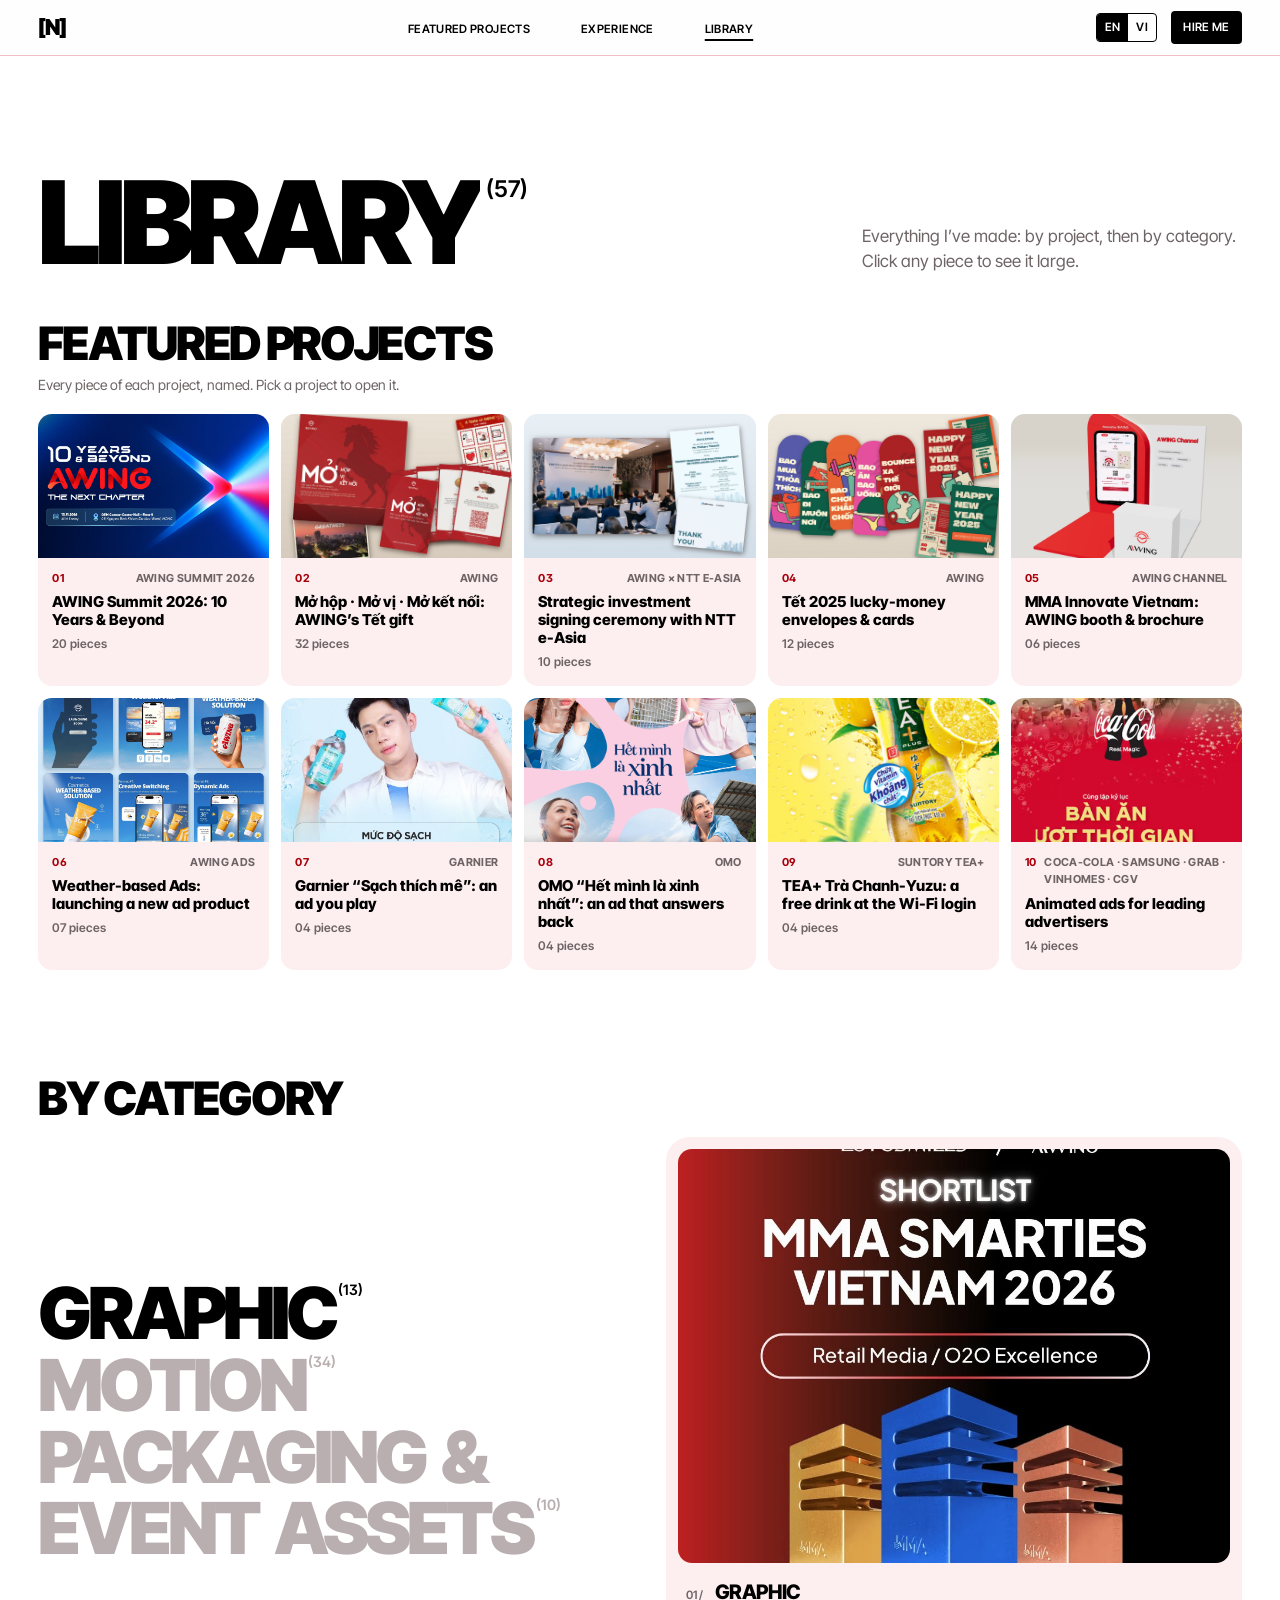
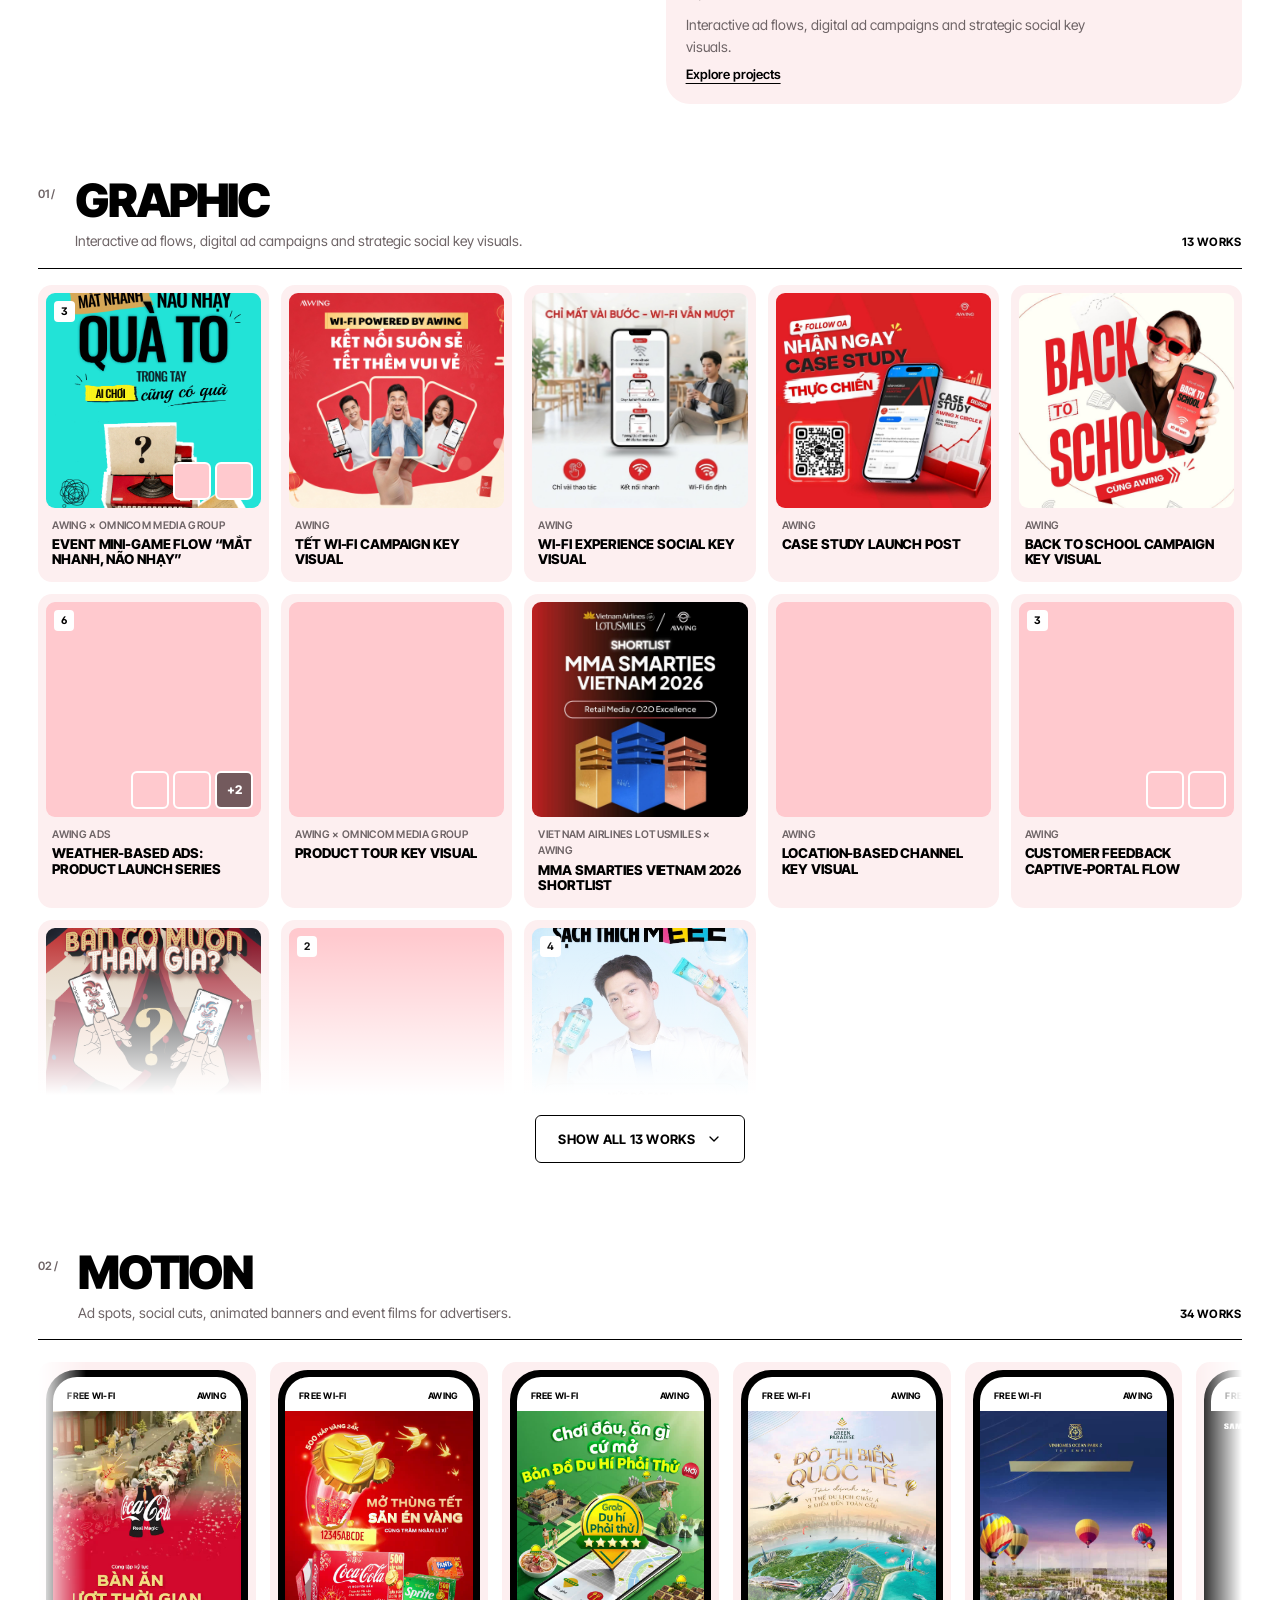
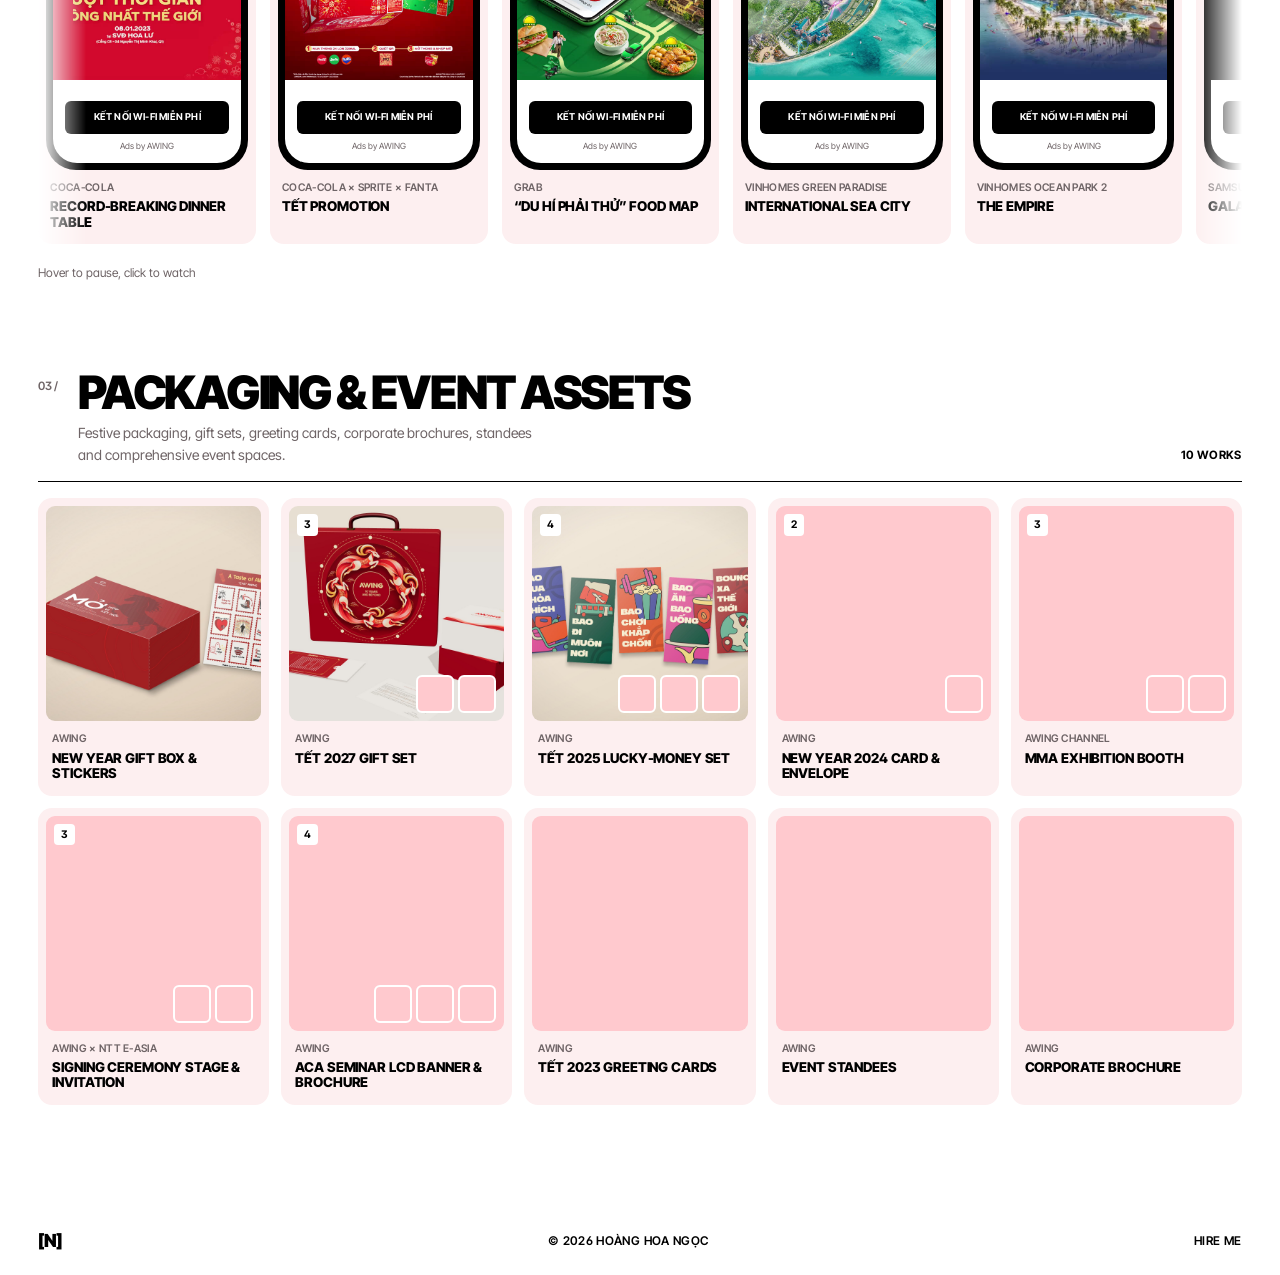
==== library.html @ c0e50c34 "Featured projects, Summit-style event boards, Tết game phones, Library - "Selected work" is now "Fea" ====
<!doctype html>
<html lang="en">
<head>
  <meta charset="utf-8">
  <meta name="viewport" content="width=device-width, initial-scale=1">
  <title>Library — Hoàng Hoa Ngọc</title>
  <meta name="description" content="Library of Hoàng Hoa Ngọc, graphic designer in Hanoi: every featured project with all its pieces, plus the full archive of graphic, motion, packaging and event work.">
  <meta property="og:type" content="website">
  <meta property="og:title" content="Library — Hoàng Hoa Ngọc, Graphic Designer">
  <meta property="og:description" content="Key visuals, interactive ads, motion, packaging and event design for 25+ brands.">
  <meta property="og:url" content="https://hoangoc-portfolio.netlify.app/">
  <meta property="og:image" content="https://hoangoc-portfolio.netlify.app/assets/mockups/lixi-2025-envelopes.jpg">
  <meta name="twitter:card" content="summary_large_image">
  <meta name="theme-color" content="#FDEFF0">
  <meta name="color-scheme" content="light">
  <link rel="icon" href="data:image/svg+xml,%3Csvg xmlns='http://www.w3.org/2000/svg' viewBox='0 0 64 64'%3E%3Crect width='64' height='64' rx='14' fill='%23FFC9CE'/%3E%3Ctext x='32' y='44' text-anchor='middle' font-family='Arial' font-weight='900' font-size='30' fill='%23000'%3E[N]%3C/text%3E%3C/svg%3E">
  <link rel="preconnect" href="https://fonts.googleapis.com">
  <link rel="preconnect" href="https://fonts.gstatic.com" crossorigin>
  <link href="https://fonts.googleapis.com/css2?family=Inter+Tight:ital,wght@0,400;0,500;0,600;0,800;0,900;1,800&display=swap&subset=vietnamese" rel="stylesheet">
  <link rel="stylesheet" href="assets/style.css?v=10">
</head>
<body>
  <a class="skip" href="#projects" data-i18n="skip">Skip to work</a>

  <!-- ===== NAV ===== -->
  <header class="nav" id="top">
    <a class="brand" href="index.html#top" aria-label="Hoàng Hoa Ngọc, home">[N]</a>
    <nav aria-label="Primary">
      <ul>
        <li><a href="index.html#cases" data-i18n="nav.cases">Featured projects</a></li>
        <li><a href="index.html#experience" data-i18n="nav.exp">Experience</a></li>
        <li><a href="library.html" data-i18n="nav.workspace" data-nav="workspace">Library</a></li>
      </ul>
    </nav>
    <div class="nav-right">
      <div class="lang" role="group" aria-label="Language / Ngôn ngữ">
        <button type="button" data-lang="en" aria-pressed="true" lang="en">EN</button>
        <button type="button" data-lang="vi" aria-pressed="false" lang="vi">VI</button>
      </div>
      <a class="nav-cta" href="index.html#contact" data-i18n="nav.hire">Hire me</a>
    </div>
  </header>

  <main>
    <!-- ===== LIBRARY: each featured project in full, then the archive by category ===== -->
    <section class="work" id="work" aria-labelledby="work-title">
      <header class="sec-head">
        <h1 class="display" id="work-title"><span data-i18n="nav.workspace">Library</span><sup id="work-count"></sup></h1>
        <p class="lead" data-i18n="work.lead">Everything I’ve made: by project, then by category. Click any piece to see it large.</p>
      </header>

      <!-- Featured projects: pick one to see every piece, named and grouped -->
      <div class="lib-projects" id="projects">
        <header class="lib-head">
          <h2 class="cat-title" data-i18n="lib.projects">Featured projects</h2>
          <p class="cat-desc" data-i18n="lib.projectsLead">Every piece of each project, named. Pick a project to open it.</p>
        </header>
        <ul class="lp-list" id="lp-list"></ul>
        <div id="project-view" aria-live="polite"></div>
      </div>

      <header class="lib-head lib-cats">
        <h2 class="cat-title" data-i18n="lib.cats">By category</h2>
      </header>

      <div class="work-index">
        <ul class="cat-list" id="cat-list"></ul>
        <a class="feature" id="feature" href="#cat-motion">
          <div class="feature-media" id="feature-media"></div>
          <div class="feature-panel">
            <span class="feature-no" id="feature-no">01 /</span>
            <span class="feature-title" id="feature-title">Motion</span>
            <span class="feature-desc" id="feature-desc"></span>
            <span class="feature-link" data-i18n="work.explore">Explore projects</span>
          </div>
        </a>
      </div>

      <div id="categories"></div>
    </section>
  </main>

  <footer class="footer">
    <span class="brand">[N]</span>
    <span>© <span id="year">2026</span> Hoàng Hoa Ngọc</span>
    <a href="index.html#contact" data-i18n="nav.hire">Hire me</a>
  </footer>

  <!-- Lightbox -->
  <dialog class="lightbox" id="lightbox" aria-label="Project viewer">
    <div class="lb-bar">
      <p class="lb-caption" id="lb-caption"></p>
      <button class="lb-btn" id="lb-close" aria-label="Close viewer">
        <svg viewBox="0 0 24 24" aria-hidden="true"><path d="M6 6l12 12M18 6 6 18"/></svg></button>
    </div>
    <div class="lb-stage" id="lb-stage"></div>
    <button class="lb-btn lb-prev" id="lb-prev" aria-label="Previous piece">
      <svg viewBox="0 0 24 24" aria-hidden="true"><path d="M15 5l-7 7 7 7"/></svg></button>
    <button class="lb-btn lb-next" id="lb-next" aria-label="Next piece">
      <svg viewBox="0 0 24 24" aria-hidden="true"><path d="M9 5l7 7-7 7"/></svg></button>
  </dialog>

  <script src="assets/files.js?v=10"></script>
  <script src="assets/mockups.js?v=10"></script>
  <script src="assets/i18n.js?v=10"></script>
  <script src="assets/content.js?v=10"></script>
  <script src="assets/main.js?v=10"></script>
</body>
</html>
---- assets/style.css ----
/* =========================================================
   Hoàng Hoa Ngọc — portfolio
   Look borrowed from a playful store system: blush paper, pink
   hairline grid with "+" crosshairs, a bracketed black wordmark,
   white product-card panels, outlined chips, one rug-red accent.
   ========================================================= */

:root {
  --blush: #FDEFF0;   /* page */
  --pink: #FFC9CE;    /* grid blocks, contact */
  --line: #F2C1C6;    /* hairlines */
  --paper: #FFFFFF;   /* panels and cards */
  --ink: #000000;     /* real black */
  --red: #A8010B;     /* rug red: the one accent */
  --grey: #B9AEB0;    /* inactive display words */
  --muted: #6E6466;

  --font: 'Inter Tight', 'Helvetica Neue', Arial, sans-serif;
  --gut: clamp(16px, 3vw, 40px);
  --r-panel: 24px;
  --r-card: 14px;
  --r-chip: 4px;
  --ease: cubic-bezier(.2, .7, 0, 1);
  --nav-h: 56px;
}

*, *::before, *::after { box-sizing: border-box; }
html { scroll-behavior: smooth; scroll-padding-top: calc(var(--nav-h) + 8px); -webkit-text-size-adjust: 100%; }
@media (prefers-reduced-motion: reduce) { html { scroll-behavior: auto; } }
body {
  margin: 0;
  background: var(--blush);
  color: var(--ink);
  font: 400 16px/1.55 var(--font);
  font-feature-settings: 'ss01', 'cv11';
  -webkit-font-smoothing: antialiased;
  overflow-x: hidden;
}
img, video { display: block; max-width: 100%; }
a { color: inherit; }
button { font: inherit; color: inherit; background: none; border: 0; padding: 0; cursor: pointer; }
ul, ol, dl, dd, p, h1, h2, h3, h4, figure { margin: 0; padding: 0; }
ul, ol { list-style: none; }
[hidden] { display: none !important; }
svg { width: 1em; height: 1em; fill: none; stroke: currentColor; stroke-width: 2; stroke-linecap: round; stroke-linejoin: round; flex: none; }
::selection { background: var(--red); color: #fff; }
:focus-visible { outline: 2px solid var(--red); outline-offset: 3px; border-radius: 4px; }
.muted { color: var(--muted); }
.sr-only { position: absolute; width: 1px; height: 1px; overflow: hidden; clip: rect(0 0 0 0); white-space: nowrap; }
.skip { position: absolute; left: 12px; top: -60px; z-index: 100; background: var(--ink); color: #fff; padding: 10px 14px; border-radius: 6px; text-decoration: none; }
.skip:focus { top: 12px; }

/* ---------- Shared pieces ---------- */
.chip {
  display: inline-flex; align-items: center;
  border: 1px solid currentColor; border-radius: var(--r-chip);
  padding: 3px 7px 2px;
  font-size: 10.5px; font-weight: 600; line-height: 1.2; letter-spacing: .02em; text-transform: uppercase;
  white-space: nowrap;
}
.chips { display: flex; flex-wrap: wrap; gap: 6px; }
.chips li, .case-tags li {
  border: 1px solid var(--ink); border-radius: var(--r-chip);
  padding: 4px 8px 3px; font-size: 11px; font-weight: 600; text-transform: uppercase; letter-spacing: .02em;
}

.btn {
  display: inline-flex; align-items: center; justify-content: center; gap: 10px;
  min-height: 48px; padding: 0 22px; border-radius: 6px;
  font-size: 13px; font-weight: 700; letter-spacing: .02em; text-transform: uppercase; text-decoration: none;
  border: 1px solid var(--ink);
  transition: background-color .2s, color .2s;
}
.btn svg { font-size: 16px; }
.btn-ink { background: var(--ink); color: #fff; }
.btn-ink:hover { background: var(--red); border-color: var(--red); }
.btn-line, .btn-outline { background: transparent; color: var(--ink); }
.btn-line:hover, .btn-outline:hover { background: var(--ink); color: #fff; }
.btn-link {
  display: inline-flex; align-items: center; gap: 6px;
  font-size: 13px; font-weight: 600; text-decoration: underline; text-underline-offset: 4px; text-decoration-thickness: 1px;
}
.btn-link:hover { color: var(--red); }

/* Big uppercase display type: the voice of the page */
.display {
  font-weight: 900; text-transform: uppercase;
  font-size: clamp(44px, 9vw, 140px); line-height: .9; letter-spacing: -.055em; word-spacing: .12em;
}
.display sup, .cs-group-title sup, .cat-list sup {
  font-size: max(13px, .2em); font-weight: 600; letter-spacing: 0;
  vertical-align: top; position: relative; top: .35em; margin-left: .25em;
}
.display sup::before, .cs-group-title sup::before, .cat-list sup::before { content: '('; }
.display sup::after, .cs-group-title sup::after, .cat-list sup::after { content: ')'; }
.display sup:empty { display: none; }
.lead { font-size: 17px; line-height: 1.5; max-width: 46ch; }

.sec-head {
  display: grid; grid-template-columns: 1fr auto; align-items: end; gap: 24px 40px;
  padding: clamp(56px, 9vw, 120px) var(--gut) clamp(28px, 4vw, 48px);
}
.sec-head .lead { max-width: 38ch; color: var(--muted); }

/* ---------- Nav ---------- */
.nav {
  position: sticky; top: 0; z-index: 50;
  height: var(--nav-h);
  display: grid; grid-template-columns: auto 1fr auto; align-items: center; gap: 24px;
  padding: 0 var(--gut);
  background: rgba(255, 255, 255, .92);
  backdrop-filter: blur(10px); -webkit-backdrop-filter: blur(10px);
  border-bottom: 1px solid var(--line);
}
.brand { font-weight: 900; font-size: 22px; letter-spacing: -.06em; text-decoration: none; }
.nav ul { display: flex; justify-content: center; gap: clamp(16px, 4vw, 56px); }
.nav ul a, .nav-cta, .lang button {
  font-size: 11.5px; font-weight: 600; letter-spacing: .03em; text-transform: uppercase; text-decoration: none;
}
.nav ul a:hover { color: var(--red); }
.nav-right { display: flex; align-items: center; gap: 14px; }
.lang { display: flex; border: 1px solid var(--ink); border-radius: var(--r-chip); overflow: hidden; }
.lang button { padding: 5px 8px 4px; }
.lang button[aria-pressed="true"] { background: var(--ink); color: #fff; }
.nav-cta { background: var(--ink); color: #fff; padding: 8px 12px 7px; border-radius: var(--r-chip); }
.nav-cta:hover { background: var(--red); }
@media (max-width: 760px) {
  .nav { grid-template-columns: auto auto; justify-content: space-between; }
  .nav nav { display: none; }
}

/* ---------- Hero ---------- */
.hero {
  position: relative;
  padding: clamp(20px, 3vw, 36px) var(--gut) 0;
  overflow: hidden;
}
.hero-name {
  position: relative; z-index: 1;
  display: block; width: 100%;
  font-weight: 900; text-transform: uppercase; letter-spacing: -.06em; line-height: .8;
  font-size: 100px; /* main.js fits this to the width */
  white-space: nowrap; word-spacing: .14em;
}
.name-inner { display: inline-flex; align-items: baseline; }
.name-inner .br { font-weight: 900; }
.name-inner .br:first-child { margin-right: .22em; }
.name-inner .br:last-child { margin-left: .18em; }

.hero-stage {
  --top: 26%; --bot: 74%; --left: 21%; --right: 79%;
  position: relative;
  height: clamp(440px, 64vh, 700px);
  margin: 0 calc(-1 * var(--gut));
}
.hl, .vl { position: absolute; background: var(--line); }
.hl { left: 0; right: 0; height: 1px; }
.vl { top: -40vh; bottom: 0; width: 1px; }
.hl-1 { top: var(--top); } .hl-2 { top: var(--bot); }
.vl-1 { left: var(--left); } .vl-2 { left: var(--right); }

.marks { position: absolute; inset: 0; }
.mk {
  position: absolute; padding-top: 14px;
  font-size: 11.5px; font-weight: 600; line-height: 1.25; letter-spacing: .02em; text-transform: uppercase;
}
.mk::before {
  content: '+'; position: absolute; top: -.72em;
  font-size: 22px; font-weight: 400; line-height: 1; color: var(--ink);
}
.mk-tl, .mk-bl { right: calc(100% - var(--left)); text-align: right; padding-right: 14px; }
.mk-tr, .mk-br { left: var(--right); padding-left: 14px; }
.mk-tl::before, .mk-bl::before { right: -.3em; }
.mk-tr::before, .mk-br::before { left: -.3em; }
.mk-tl, .mk-tr { top: var(--top); }
.mk-bl, .mk-br { top: var(--bot); }

.hero-photo {
  position: absolute; z-index: 2; left: 50%; top: -1.2vw; translate: -50% 0;
  width: clamp(240px, 27vw, 420px); aspect-ratio: 3 / 4;
  border-radius: 999px 999px var(--r-panel) var(--r-panel);
  overflow: hidden; background: var(--red);
}
.hero-photo img { width: 100%; height: 100%; object-fit: cover; object-position: 50% 78%; transform: scale(1.35); transform-origin: 50% 80%; }

.hero-tab {
  position: absolute; z-index: 3; left: 50%; bottom: 0; translate: -50% 0;
  background: var(--ink); color: #fff; text-decoration: none; text-align: center;
  padding: 10px 22px 9px; border-radius: 10px 10px 0 0;
  font-size: 10.5px; font-weight: 700; line-height: 1.2; letter-spacing: .04em; text-transform: uppercase;
}
.hero-tab:hover { background: var(--red); }

@media (max-width: 760px) {
  .hero-stage { --top: 62%; --bot: 84%; --left: 50%; --right: 50%; height: 560px; }
  .vl-1, .vl-2 { top: 62%; }
  .hero-photo { top: 18px; width: min(64vw, 280px); }
  .mk { font-size: 10.5px; }
  .mk-tl, .mk-bl { padding-right: 12px; }
}

/* ---------- About me: intro, highlights, experience, contact ---------- */
.about { background: var(--paper); padding-bottom: clamp(56px, 8vw, 120px); }
.about .sec-head { padding-bottom: clamp(20px, 3vw, 36px); }
.intro { padding: 0 var(--gut); }
.hero-text {
  font-size: clamp(22px, 2.6vw, 36px); font-weight: 600; line-height: 1.18; letter-spacing: -.025em;
  max-width: 34ch;
}

/* Highlights: one oversized number, three supporting ones */
.stats {
  display: grid; grid-template-columns: 1.5fr 1fr 1fr 1fr;
  margin: clamp(36px, 5vw, 64px) var(--gut) 0;
  border-top: 1px solid var(--ink); border-bottom: 1px solid var(--ink);
}
.stats li { padding: 22px 20px 22px 0; display: grid; gap: 10px; align-content: space-between; }
.stats li + li { border-left: 1px solid var(--line); padding-left: 20px; }
.stats b { font-size: clamp(44px, 5vw, 80px); font-weight: 900; line-height: .85; letter-spacing: -.055em; }
.stats span { font-size: 14px; line-height: 1.4; color: var(--muted); max-width: 24ch; }
.stats .stat-hero { background: var(--red); color: #fff; padding: 22px 24px; }
.stats .stat-hero b { font-size: clamp(110px, 15vw, 240px); line-height: .78; }
.stats .stat-hero span { color: #fff; font-size: 15px; font-weight: 600; }
@media (max-width: 900px) {
  .stats { grid-template-columns: 1fr 1fr; }
  .stats .stat-hero { grid-column: 1 / -1; }
  .stats li:nth-child(2) { border-left: 0; padding-left: 0; }
  .stats li:nth-child(n+2) { border-top: 1px solid var(--line); }
  .stats li:nth-child(4) { grid-column: 1 / -1; border-left: 0; padding-left: 0; }
}

.about-grid {
  display: grid; grid-template-columns: minmax(0, 1fr) minmax(300px, 400px); gap: clamp(24px, 4vw, 56px);
  align-items: start; padding: clamp(40px, 6vw, 80px) var(--gut) 0;
}
.col-label { font-size: 11.5px; font-weight: 700; letter-spacing: .03em; text-transform: uppercase; margin-bottom: 14px; }

.exp { display: grid; gap: 14px; align-content: start; }
.exp > .col-label { margin-bottom: 0; }
.job { background: var(--blush); border-radius: var(--r-panel); padding: clamp(20px, 2.6vw, 34px); }
.job-head { display: flex; justify-content: space-between; align-items: baseline; gap: 12px; flex-wrap: wrap; }
.job-co { font-size: clamp(24px, 2.6vw, 36px); font-weight: 900; text-transform: uppercase; letter-spacing: -.045em; line-height: 1; }
.job-co .muted { font-size: 12px; font-weight: 600; letter-spacing: .02em; margin-left: 6px; }
.job-date { font-size: 11.5px; font-weight: 700; text-transform: uppercase; letter-spacing: .03em; }
.job-role { font-size: 16px; font-weight: 700; margin-top: 10px; display: flex; flex-wrap: wrap; gap: 8px; align-items: center; }
.job-sum { font-size: 17px; font-weight: 500; line-height: 1.45; margin-top: 14px; max-width: 58ch; }
.scopes { display: grid; grid-template-columns: 1fr 1fr; gap: 20px clamp(20px, 3vw, 40px); margin-top: 22px; }
.scope-label { font-size: 11.5px; font-weight: 700; text-transform: uppercase; letter-spacing: .03em; padding-bottom: 10px; border-bottom: 1px solid var(--ink); margin-bottom: 12px; }
.job-points { display: grid; gap: 10px; }
.job > .job-points { margin-top: 16px; }
.job-points li { position: relative; padding-left: 20px; font-size: 15px; line-height: 1.5; max-width: 62ch; }
.job-points li::before { content: '+'; position: absolute; left: 0; top: -.05em; color: var(--red); }

.exp-grid { display: grid; grid-template-columns: repeat(3, 1fr); gap: 14px; }
.card { background: var(--blush); border-radius: var(--r-panel); padding: clamp(18px, 2.2vw, 26px); display: grid; gap: 14px; align-content: start; }
.card-label { font-size: 11.5px; font-weight: 700; text-transform: uppercase; letter-spacing: .03em; }
.edu { display: grid; gap: 14px; }
.edu dt { font-weight: 800; font-size: 15px; }
.edu dd { font-size: 14px; }

/* Contact card: stays in view beside the experience */
.contact { position: sticky; top: calc(var(--nav-h) + 16px); scroll-margin-top: calc(var(--nav-h) + 16px); }
.contact-card {
  background-color: var(--pink);
  background-image:
    linear-gradient(rgba(255, 255, 255, .5) 1px, transparent 1px),
    linear-gradient(90deg, rgba(255, 255, 255, .5) 1px, transparent 1px);
  background-size: 40px 40px;
  border-radius: var(--r-panel); padding: clamp(22px, 2.6vw, 32px);
  display: grid; gap: 18px;
}
.contact-card .col-label { margin-bottom: 0; }
.contact-title {
  font-size: clamp(36px, 3.6vw, 56px); font-weight: 900; text-transform: uppercase; letter-spacing: -.05em; line-height: .95; word-spacing: .1em;
}
.contact-title > span:first-child { margin-right: .1em; }
.contact-title > span:last-child { margin-left: .1em; }
.contact-lead { font-size: 15px; max-width: 36ch; }
.contact-lines { display: grid; border-top: 1px solid var(--ink); }
.contact-lines li { display: grid; grid-template-columns: 74px 1fr; gap: 10px; padding: 10px 0; border-bottom: 1px solid var(--ink); font-size: 14px; font-weight: 600; align-items: baseline; }
.contact-lines .muted { color: var(--ink); opacity: .6; font-size: 11px; text-transform: uppercase; letter-spacing: .03em; }
.contact-lines a { text-decoration: none; }
.contact-lines a:hover { color: var(--red); text-decoration: underline; }
.copy-line { text-align: left; font-weight: 600; text-decoration: underline; text-decoration-style: dotted; text-underline-offset: 4px; word-break: break-all; }
.copy-line:hover { color: var(--red); }
.contact-card .btn { justify-self: start; }
.contact.is-flash .contact-card { animation: flash 1s var(--ease); }
@keyframes flash { 0% { box-shadow: 0 0 0 0 var(--ink); } 40% { box-shadow: 0 0 0 6px var(--ink); } 100% { box-shadow: 0 0 0 0 transparent; } }

@media (max-width: 980px) {
  .about-grid { grid-template-columns: 1fr; }
  .contact { position: static; order: 2; }
}
@media (max-width: 760px) {
  .scopes, .exp-grid { grid-template-columns: 1fr; }
}

/* ---------- Brand marquee ---------- */
.brands { background: var(--ink); color: #fff; overflow: hidden; }
.marquee { padding: 14px 0 12px; }
.marquee-track { display: flex; width: max-content; animation: marquee 60s linear infinite; }
.marquee-track li {
  font-size: clamp(22px, 2.6vw, 34px); font-weight: 900; text-transform: uppercase; letter-spacing: -.04em; white-space: nowrap;
  padding: 0 .6em;
}
.marquee-track li::after { content: '+'; font-weight: 400; margin-left: 1.2em; color: var(--pink); }
@keyframes marquee { to { transform: translateX(-50%); } }
@media (prefers-reduced-motion: reduce) { .marquee-track { animation: none; flex-wrap: wrap; width: auto; } }

/* ---------- Selected work ---------- */
.cases {
  background-color: var(--blush);
  background-image:
    linear-gradient(var(--line) 1px, transparent 1px),
    linear-gradient(90deg, var(--line) 1px, transparent 1px);
  background-size: 120px 120px;
  background-position: -1px -1px;
  padding-bottom: clamp(48px, 8vw, 120px);
}
.case-list { display: grid; gap: clamp(40px, 6vw, 80px); padding: 0 var(--gut); }
.cs-group { display: grid; gap: 16px; }
.cs-group-head {
  display: grid; grid-template-columns: auto 1fr; align-items: end; gap: 8px 24px;
  padding-bottom: 8px;
}
.cs-group-title {
  font-size: clamp(30px, 4.4vw, 64px); font-weight: 900; text-transform: uppercase; letter-spacing: -.05em; line-height: .95; word-spacing: .1em;
}
.cs-group-desc { font-size: 14px; color: var(--muted); max-width: 44ch; }
.cs-group-count { display: none; }

/* Project index: all featured cases at a glance, one tap to jump */
.case-index { display: grid; gap: 14px; margin: 0 var(--gut) clamp(40px, 6vw, 72px); }
.ci-row { display: grid; grid-template-columns: minmax(150px, 220px) 1fr; gap: 10px 24px; align-items: start; padding-top: 12px; border-top: 1px solid var(--ink); }
.ci-group { font-size: 11.5px; font-weight: 700; text-transform: uppercase; letter-spacing: .03em; padding-top: 12px; }
.ci-list { display: flex; flex-wrap: wrap; gap: 8px; }
.ci-list a {
  display: inline-flex; align-items: baseline; gap: 8px; min-height: 44px; padding: 11px 14px;
  background: var(--paper); border: 1px solid var(--line); border-radius: 999px;
  font-size: 14px; font-weight: 700; text-decoration: none; color: var(--ink);
  transition: background-color .2s var(--ease), color .2s var(--ease), border-color .2s var(--ease);
}
.ci-list a:hover { background: var(--ink); border-color: var(--ink); color: #fff; }
.ci-list a:focus-visible { outline: 2px solid var(--red); outline-offset: 2px; }
.ci-no { font-size: 11px; font-weight: 800; color: var(--red); }
.ci-list a:hover .ci-no { color: var(--pink); }
.ci-year { font-size: 11px; font-weight: 600; opacity: .55; }
@media (max-width: 700px) {
  .ci-row { grid-template-columns: 1fr; }
  .ci-group { padding-top: 0; }
  .ci-list a { font-size: 13px; padding: 10px 12px; }
}
.cs[id] { scroll-margin-top: calc(var(--nav-h) + 16px); }

/* Experience: sits after the work, as the proof behind it */
.experience .sec-head { padding-bottom: 0; }
.experience .about-grid { padding-top: clamp(24px, 3vw, 40px); }
.cs-group-list { display: grid; gap: 16px; }
.cs.has-live { grid-template-columns: minmax(0, 5fr) minmax(0, 6fr); align-items: center; }

.cs {
  background: var(--paper); border-radius: var(--r-panel);
  padding: clamp(18px, 2.4vw, 32px);
  display: grid; grid-template-columns: minmax(0, 5fr) minmax(0, 6fr); gap: clamp(20px, 3vw, 48px);
  align-items: start;
}
.cs-head { display: grid; gap: 18px; align-content: start; }
.case-no { display: flex; justify-content: space-between; align-items: center; gap: 12px; }
.case-no .chip { white-space: normal; }
.case-idx { font-size: 11.5px; font-weight: 600; color: var(--muted); }
.case-title {
  font-size: clamp(26px, 2.8vw, 40px); font-weight: 800; text-transform: uppercase; line-height: 1.02; letter-spacing: -.035em; word-spacing: .06em;
  max-width: 18ch;
}
.cs-story { display: grid; gap: 14px; }
.cs-step dt {
  display: flex; gap: 8px; align-items: baseline;
  font-size: 11.5px; font-weight: 700; text-transform: uppercase; letter-spacing: .03em; margin-bottom: 4px;
}
.cs-step-no { color: var(--red); }
.cs-step dd { font-size: 15.5px; line-height: 1.55; max-width: 60ch; }
.cs-meta { display: flex; flex-wrap: wrap; gap: 8px 32px; border-top: 1px solid var(--line); padding-top: 14px; }
.cs-meta dt { font-size: 11px; font-weight: 700; text-transform: uppercase; letter-spacing: .03em; color: var(--muted); }
.cs-meta dd { font-size: 14px; font-weight: 500; }
.case-tags { display: flex; flex-wrap: wrap; gap: 6px; }
.cs-facts { display: grid; grid-template-columns: repeat(auto-fit, minmax(150px, 1fr)); gap: 10px; }
.cs-facts li { background: var(--blush); border-radius: var(--r-card); padding: 14px; display: grid; gap: 6px; align-content: start; }
.cs-facts b { font-size: 34px; font-weight: 900; line-height: .9; letter-spacing: -.05em; }
.cs-facts span { font-size: 13px; line-height: 1.4; color: var(--muted); }
.cs-actions { display: flex; flex-wrap: wrap; align-items: center; gap: 12px 20px; }
.cs-actions:empty { display: none; }

/* Visual column */
.cs-visual { position: relative; }
.cs-cover {
  display: block; width: 100%; aspect-ratio: 4 / 3; overflow: hidden; border-radius: var(--r-card); background: var(--pink);
  position: relative;
}
.cs-cover img { width: 100%; height: 110%; object-fit: cover; margin-top: -5%; transition: transform .6s var(--ease); }
.cs-cover:hover img { transform: scale(1.03); }
.case-count {
  position: absolute; right: 12px; top: 12px;
  background: var(--paper); border-radius: var(--r-chip); padding: 4px 8px 3px;
  font-size: 11px; font-weight: 700;
}
.case-count::after { content: ' imgs'; font-weight: 500; }
html[data-lang="vi"] .case-count::after { content: ' ảnh'; }

.cs-phone { display: grid; gap: 12px; justify-items: center; }
.phone {
  position: relative; width: 100%; max-width: 300px;
  background: var(--ink); border-radius: 40px; padding: 10px;
}
.phone-btn { display: none; }
.phone-screen {
  position: relative; aspect-ratio: 9 / 19; overflow: hidden; border-radius: 31px; background: var(--paper);
}
.phone-screen iframe { position: absolute; left: 0; top: 0; border: 0; transform-origin: 0 0; background: #fff; }
.live-start { position: absolute; inset: 0; display: block; width: 100%; }
.live-start img { width: 100%; height: 100%; object-fit: cover; object-position: top; }
.live-cta {
  position: absolute; left: 12px; right: 12px; bottom: 14px;
  display: flex; align-items: center; justify-content: center; gap: 8px;
  background: var(--ink); color: #fff; border-radius: 6px; padding: 12px 10px;
  font-size: 12px; font-weight: 700; text-transform: uppercase; letter-spacing: .02em; text-align: center;
}
.live-cta svg { fill: currentColor; stroke: none; }
.live-start:hover .live-cta { background: var(--red); }
.cs-quote {
  border-radius: var(--r-card); padding: clamp(18px, 2vw, 28px);
  display: flex; flex-direction: column; justify-content: space-between; gap: 16px;
}
.cs-quote .q { font-size: clamp(30px, 3.4vw, 54px); font-weight: 900; line-height: .9; letter-spacing: -.05em; text-transform: uppercase; }
.cs-quote .q-sub { font-size: 14px; font-weight: 500; max-width: 30ch; }

.cs-mosaic { display: grid; grid-template-columns: repeat(3, 1fr); gap: 8px; }
.cs-mosaic button { position: relative; aspect-ratio: 4 / 5; overflow: hidden; border-radius: 10px; background: var(--pink); }
.cs-mosaic img { width: 100%; height: 100%; object-fit: cover; transition: transform .5s var(--ease); }
.cs-mosaic button:hover img { transform: scale(1.04); }

.cs-strip {
  grid-column: 1 / -1;
  display: grid; grid-template-columns: repeat(8, 1fr); gap: 8px;
}
.cs-strip button { position: relative; aspect-ratio: 1; overflow: hidden; border-radius: 10px; background: var(--blush); }
.cs-strip img { width: 100%; height: 100%; object-fit: cover; transition: transform .4s var(--ease); }
.cs-strip button:hover img { transform: scale(1.06); }
.thumb-more {
  position: absolute; inset: 0; display: grid; place-items: center;
  background: rgba(0, 0, 0, .55); color: #fff; font-weight: 800; font-size: 18px;
}

/* Interactive games, each with its own screen as a thumbnail */
.cs-games {
  grid-column: 1 / -1;
  display: grid; grid-template-columns: minmax(0, 1fr) minmax(220px, 300px); gap: clamp(20px, 3vw, 40px);
  background: var(--pink); border-radius: var(--r-card); padding: clamp(16px, 2.4vw, 32px);
}
.games-copy { display: grid; gap: 16px; align-content: start; }
.games-eyebrow {
  display: flex; align-items: center; gap: 10px;
  font-size: clamp(24px, 2.6vw, 36px); font-weight: 900; text-transform: uppercase; letter-spacing: -.04em; line-height: 1;
}
.games-eyebrow svg { font-size: .7em; fill: var(--red); stroke: none; }
.g-text { font-size: 15px; max-width: 62ch; }
.game-flow { display: flex; flex-wrap: wrap; gap: 8px; counter-reset: gf; }
.game-flow li {
  counter-increment: gf;
  display: flex; align-items: center; gap: 8px;
  background: var(--paper); border-radius: 999px; padding: 6px 14px 6px 6px;
  font-size: 13px; font-weight: 600;
}
.gf-ic { display: grid; place-items: center; width: 28px; height: 28px; border-radius: 50%; background: var(--ink); color: #fff; font-size: 14px; }
.game-list { display: grid; grid-template-columns: repeat(4, minmax(0, 1fr)); gap: 10px; }
.game-pick {
  width: 100%; height: 100%;
  display: grid; gap: 8px; align-content: start; justify-items: start; text-align: left;
  background: var(--paper); border-radius: var(--r-card); padding: 8px 8px 12px;
  outline: 2px solid transparent; outline-offset: -2px;
  transition: outline-color .2s;
}
.game-pick:hover { outline-color: var(--grey); }
.game-pick[aria-selected="true"] { outline-color: var(--ink); }
.game-pick:focus-visible { outline: 2px solid var(--red); outline-offset: 2px; }
.game-thumb {
  display: block; width: 100%; aspect-ratio: 3 / 4; overflow: hidden;
  border-radius: 9px; background: var(--blush);
}
.game-thumb img { width: 100%; height: 100%; object-fit: cover; object-position: top; transition: transform .5s var(--ease); }
.game-pick:hover .game-thumb img { transform: scale(1.04); }
.game-pick .chip { font-size: 9.5px; }
.game-pick[aria-selected="true"] .chip { background: var(--ink); color: #fff; border-color: var(--ink); }
.game-name { font-size: 13px; font-weight: 800; text-transform: uppercase; letter-spacing: -.01em; line-height: 1.15; }
.cs-games .cs-phone { align-self: center; }

@media (max-width: 980px) {
  .cs { grid-template-columns: 1fr; }
  .cs-games { grid-template-columns: 1fr; }
  .cs-strip { grid-template-columns: repeat(4, 1fr); }
}
@media (max-width: 600px) {
  .cs-visual.is-live { grid-template-columns: 1fr; }
  .cs-visual.is-live .phone { max-width: 260px; }
  .game-list { grid-template-columns: repeat(2, minmax(0, 1fr)); }
  .cs-group-head { grid-template-columns: 1fr; }
  .sec-head { grid-template-columns: 1fr; }
}

/* ---------- Archive ---------- */
.work { background: var(--paper); padding-bottom: clamp(48px, 8vw, 120px); }
.work-index {
  display: grid; grid-template-columns: minmax(0, 1fr) minmax(0, 1fr); gap: clamp(24px, 4vw, 64px);
  align-items: center; padding: 0 var(--gut) clamp(40px, 6vw, 80px);
}
.cat-list { display: grid; gap: 2px; }
.cat-list a {
  display: inline-block; text-decoration: none; color: var(--grey);
  font-size: clamp(34px, 5.6vw, 92px); font-weight: 900; text-transform: uppercase; letter-spacing: -.055em; line-height: .98; word-spacing: .1em;
  transition: color .2s;
}
.cat-list a.is-active, .cat-list a:hover, .cat-list a:focus-visible { color: var(--ink); }
.feature {
  display: grid; gap: 14px; text-decoration: none;
  background: var(--blush); border-radius: var(--r-panel); padding: 12px 12px 20px;
}
.feature-media { aspect-ratio: 4 / 3; overflow: hidden; border-radius: var(--r-card); background: var(--pink); }
.feature-media img, .feature-media video { width: 100%; height: 100%; object-fit: cover; }
.feature-panel { display: grid; grid-template-columns: auto 1fr; gap: 6px 12px; padding: 0 8px; align-items: baseline; }
.feature-no { font-size: 11.5px; font-weight: 600; color: var(--muted); }
.feature-title { font-size: 20px; font-weight: 800; text-transform: uppercase; letter-spacing: -.02em; }
.feature-desc { grid-column: 1 / -1; font-size: 14px; color: var(--muted); max-width: 52ch; }
.feature-link { grid-column: 1 / -1; font-size: 13px; font-weight: 600; text-decoration: underline; text-underline-offset: 4px; }
.feature:hover .feature-link { color: var(--red); }

#categories { display: grid; gap: clamp(48px, 7vw, 96px); padding: 0 var(--gut); }
.cat { scroll-margin-top: calc(var(--nav-h) + 12px); }
.cat-head {
  display: grid; grid-template-columns: auto 1fr auto; gap: 8px 20px; align-items: end;
  padding-bottom: 16px; margin-bottom: 16px; border-bottom: 1px solid var(--ink);
}
.cat-no { font-size: 11.5px; font-weight: 600; color: var(--muted); align-self: start; padding-top: 6px; }
.cat-title { font-size: clamp(28px, 3.6vw, 52px); font-weight: 900; text-transform: uppercase; letter-spacing: -.05em; line-height: .9; }
.cat-desc { font-size: 14px; color: var(--muted); margin-top: 8px; max-width: 60ch; }
.cat-count { font-size: 11.5px; font-weight: 700; text-transform: uppercase; letter-spacing: .03em; }

.grid-wrap { position: relative; overflow: hidden; }
.grid-wrap.is-ready { transition: max-height .6s var(--ease); }
.grid-wrap.is-collapsed::after {
  content: ''; position: absolute; left: 0; right: 0; bottom: 0; height: 160px;
  background: linear-gradient(rgba(255, 255, 255, 0), var(--paper)); pointer-events: none;
}
.grid { display: grid; grid-template-columns: repeat(auto-fill, minmax(230px, 1fr)); gap: 12px; }
.tile {
  display: grid; gap: 10px; align-content: start; text-align: left;
  background: var(--blush); border-radius: var(--r-card); padding: 8px 8px 14px;
}
.tile-media { position: relative; aspect-ratio: 1; overflow: hidden; border-radius: 9px; background: var(--pink); }
.grid.is-motion .tile-media { aspect-ratio: 4 / 5; }
.tile-media > img, .tile-media > video { width: 100%; height: 100%; object-fit: cover; transition: transform .5s var(--ease); }
.tile:hover .tile-media > img, .tile:hover .tile-media > video { transform: scale(1.04); }
.tile-play {
  position: absolute; left: 8px; bottom: 8px;
  display: inline-flex; align-items: center; gap: 6px;
  background: var(--paper); border-radius: var(--r-chip); padding: 5px 8px 4px;
  font-size: 10.5px; font-weight: 700; text-transform: uppercase;
}
.tile-play svg { fill: currentColor; stroke: none; font-size: 10px; }
.cs-mosaic .tile-play { padding: 5px; }
.tile-stack { position: absolute; right: 8px; bottom: 8px; display: flex; gap: 4px; }
.tile-stack .thumb { position: relative; width: 38px; height: 38px; overflow: hidden; border-radius: 6px; border: 2px solid var(--paper); background: var(--pink); }
.tile-stack img, .tile-stack video { width: 100%; height: 100%; object-fit: cover; }
.tile-stack .thumb-more { font-size: 12px; }
.tile-count {
  position: absolute; left: 8px; top: 8px;
  background: var(--paper); border-radius: var(--r-chip); padding: 3px 7px 2px; font-size: 10.5px; font-weight: 700;
}
.tile-cap { display: grid; gap: 3px; padding: 0 6px; }
.tile-client { font-size: 10.5px; font-weight: 600; text-transform: uppercase; letter-spacing: .03em; color: var(--muted); }
.tile-title { font-size: 13.5px; font-weight: 800; text-transform: uppercase; letter-spacing: -.01em; line-height: 1.15; }
.cat-more { display: flex; justify-content: center; margin-top: 20px; }
.cat-more svg { font-size: 16px; }
.cat-more button[aria-expanded="true"] svg { rotate: 180deg; }
@media (max-width: 760px) {
  .work-index { grid-template-columns: 1fr; }
  .grid { grid-template-columns: repeat(2, minmax(0, 1fr)); gap: 8px; }
  .cat-head { grid-template-columns: 1fr; }
  .cat-no { display: none; }
}

/* ---------- Footer ---------- */
.footer {
  display: flex; flex-wrap: wrap; justify-content: space-between; align-items: center; gap: 12px;
  padding: 20px var(--gut); background: var(--paper);
  font-size: 12px; font-weight: 600; text-transform: uppercase; letter-spacing: .03em;
}
.footer .brand { font-size: 18px; }
.footer a { text-decoration: none; }
.footer a:hover { color: var(--red); }

/* ---------- Lightbox ---------- */
.lightbox {
  width: 100vw; height: 100dvh; max-width: none; max-height: none; margin: 0; padding: 0; border: 0;
  background: rgba(253, 239, 240, .98); color: var(--ink);
}
.lightbox::backdrop { background: rgba(0, 0, 0, .3); }
.lb-bar {
  position: absolute; top: 0; left: 0; right: 0; z-index: 2;
  display: flex; justify-content: space-between; align-items: center; gap: 16px;
  padding: 12px var(--gut);
}
.lb-caption { display: flex; flex-wrap: wrap; gap: 6px 14px; align-items: baseline; font-size: 13px; }
.lb-title b { font-weight: 800; text-transform: uppercase; }
.lb-no, .lb-flow { font-size: 11.5px; font-weight: 600; color: var(--muted); }
.lb-stage { position: absolute; inset: 64px var(--gut) 24px; display: grid; place-items: center; }
.lb-stage img, .lb-stage video { max-width: 100%; max-height: 100%; object-fit: contain; border-radius: 10px; }
.lb-btn {
  display: grid; place-items: center; width: 44px; height: 44px; border-radius: 50%;
  background: var(--ink); color: #fff; font-size: 18px;
}
.lb-btn:hover { background: var(--red); }
.lb-prev, .lb-next { position: absolute; top: 50%; translate: 0 -50%; z-index: 2; }
.lb-prev { left: 12px; } .lb-next { right: 12px; }

/* ---------- Motion: headlines rise word by word, once per view ---------- */
.w-mask { display: inline-block; overflow: hidden; vertical-align: top; padding-bottom: .04em; margin-bottom: -.04em; }
.m[data-k="words"] .w { display: inline-block; transform: translateY(105%); transition: transform .9s var(--ease) calc(var(--i, 0) * 45ms); }
.m[data-k="words"].in .w { transform: none; }
.m-reset .w { transition: none !important; }
.scroll-bar { position: fixed; left: 0; right: 0; top: 0; z-index: 60; height: 2px; background: var(--red); transform-origin: 0 50%; transform: scaleX(0); pointer-events: none; }
@media (prefers-reduced-motion: reduce) {
  .m[data-k="words"] .w { transform: none; transition: none; }
  * { transition-duration: 0s !important; }
}

/* ---------- Creative ad artboard: brand ground, flow screens and a live phone ---------- */
.artboard {
  position: relative; container-type: inline-size;
  aspect-ratio: 1 / 1; overflow: hidden; border-radius: var(--r-card);
  background-color: var(--ab-bg);
  background-image:
    radial-gradient(circle at 50% 62%, rgba(255, 255, 255, .75) 0, rgba(255, 255, 255, 0) 46%),
    radial-gradient(rgba(0, 0, 0, .08) 1.2px, transparent 1.3px);
  background-size: auto, 18px 18px;
  color: var(--ab-fg);
}
.ab-quote {
  position: absolute; left: 5cqw; top: 4.5cqw; right: 5cqw; z-index: 0;
  font-size: 11cqw; font-weight: 900; text-transform: uppercase; letter-spacing: -.055em; line-height: .86; word-spacing: .1em;
}
.ab-shot {
  position: absolute; z-index: 1; width: 25cqw; overflow: hidden;
  border-radius: 2.4cqw; background: #fff;
  box-shadow: 0 1.6cqw 4cqw rgba(0, 0, 0, .18);
  transition: transform .4s var(--ease);
}
.ab-shot img { width: 100%; height: auto; display: block; }
.ab-s1 { left: 4cqw; top: 34cqw; transform: rotate(-7deg); }
.ab-s2 { right: 4cqw; top: 30cqw; transform: rotate(6deg); }
.ab-s3 { left: 15cqw; top: 64cqw; transform: rotate(5deg); width: 21cqw; }
.ab-s4 { right: 14cqw; top: 64cqw; transform: rotate(-5deg); width: 21cqw; }
.ab-n2 .ab-s1 { top: 40cqw; }
.ab-n2 .ab-s2 { top: 46cqw; width: 30cqw; }
.ab-shot:hover { transform: rotate(0) scale(1.04); z-index: 4; }
.artboard .cs-phone { position: absolute; z-index: 2; left: 50%; bottom: -6cqw; translate: -50% 0; width: 38cqw; }
.artboard .phone { max-width: none; border-radius: 5.2cqw; padding: 1.3cqw; box-shadow: 0 3cqw 8cqw rgba(0, 0, 0, .3); }
.artboard .phone-screen { border-radius: 4cqw; }
.ab-sub { display: none; }
.ab-sub-unused {
  position: absolute; z-index: 3; left: 5cqw; bottom: 5cqw; width: 24cqw;
  font-size: max(11px, 1.8cqw); font-weight: 600; line-height: 1.35;
}
.ab-link {
  position: absolute; z-index: 3; right: 5cqw; bottom: 5cqw;
  display: inline-flex; align-items: center; gap: 6px;
  background: var(--ink); color: #fff; text-decoration: none; border-radius: 6px; padding: 8px 12px;
  font-size: 11px; font-weight: 700; text-transform: uppercase; letter-spacing: .02em;
}
.ab-link:hover { background: var(--red); }
@media (max-width: 600px) {
  .ab-sub { display: none; }
  .ab-link { padding: 6px 8px; font-size: 10px; }
}

/* ---------- Reels: an endless horizontal row that plays itself ---------- */
.reel { overflow: hidden; -webkit-mask-image: linear-gradient(90deg, transparent, #000 4%, #000 96%, transparent); mask-image: linear-gradient(90deg, transparent, #000 4%, #000 96%, transparent); }
.reel-track {
  display: flex; gap: 14px; width: max-content; padding: 6px 0 10px;
  animation: reel calc(var(--n) * 4.5s) linear infinite;
}
.reel:hover .reel-track, .reel.is-paused .reel-track { animation-play-state: paused; }
@keyframes reel { to { transform: translateX(calc(-50% - 7px)); } }
.reel-item { flex: none; display: grid; gap: 10px; align-content: start; text-align: left; }
.reel-item .tile-cap { padding: 0 4px; }
.reel-item .tile-title:empty { display: none; }

.is-cards .reel-item { width: clamp(170px, 17vw, 230px); }
.reel-media { display: block; aspect-ratio: 600 / 860; overflow: hidden; border-radius: var(--r-card); background: var(--pink); }
.reel-media video { width: 100%; height: 100%; object-fit: cover; transition: transform .5s var(--ease); }
.reel-item:hover .reel-media video { transform: scale(1.04); }

.cs.has-reel { grid-template-columns: minmax(0, 1fr); }
.cs.has-reel .cs-head { grid-template-columns: minmax(0, 1fr) minmax(0, 1fr); column-gap: clamp(20px, 4vw, 64px); }
.cs.has-reel .cs-head > * { grid-column: 1; }
.cs.has-reel .cs-story { grid-column: 2; grid-row: 1 / span 5; }
.cs-reel { margin: 0 calc(-1 * clamp(18px, 2.4vw, 32px)); }
@media (max-width: 860px) {
  .cs.has-reel .cs-head { grid-template-columns: 1fr; }
  .cs.has-reel .cs-story { grid-column: 1; grid-row: auto; }
}

/* Workspace motion: each spot inside a phone showing the Wi-Fi login it ran on */
.is-phones .reel-item { width: clamp(190px, 17vw, 236px); }
.rp-phone { display: block; background: var(--ink); border-radius: 30px; padding: 7px; }
.rp-screen {
  display: flex; flex-direction: column; aspect-ratio: 9 / 18.5; overflow: hidden;
  background: #fff; border-radius: 24px;
}
.rp-bar { display: flex; justify-content: space-between; padding: 12px 14px 8px; font-size: 9px; font-weight: 700; text-transform: uppercase; letter-spacing: .03em; }
.rp-screen video { width: 100%; aspect-ratio: 600 / 860; object-fit: cover; background: var(--pink); }
.rp-cta {
  margin: auto 12px 6px; background: var(--ink); color: #fff; text-align: center; border-radius: 6px; padding: 9px 6px;
  font-size: 9.5px; font-weight: 700; text-transform: uppercase; letter-spacing: .02em;
}
.rp-ads { text-align: center; font-size: 8.5px; color: var(--muted); padding-bottom: 10px; }
.reel-item:hover .rp-phone { background: var(--red); }
.reel-hint { margin-top: 10px; font-size: 12px; color: var(--muted); }

@media (prefers-reduced-motion: reduce) {
  .reel { overflow-x: auto; -webkit-mask-image: none; mask-image: none; }
  .reel-track { animation: none; }
  .reel-item[aria-hidden="true"] { display: none; }
}

.cases-more { display: flex; justify-content: center; padding: clamp(32px, 5vw, 56px) var(--gut) 0; }
.nav ul a[aria-current="page"] { text-decoration: underline; text-underline-offset: 6px; text-decoration-thickness: 2px; }
.work { padding-top: 0; }

/* ---------- Toast ---------- */
.toast {
  position: fixed; left: 50%; bottom: 24px; z-index: 80; translate: -50% 20px;
  background: var(--ink); color: #fff; border-radius: 8px; padding: 12px 18px;
  font-size: 14px; font-weight: 600; max-width: calc(100vw - 32px);
  opacity: 0; pointer-events: none; transition: opacity .25s, translate .35s var(--ease);
}
.toast.is-on { opacity: 1; translate: -50% 0; }

/* Keep the endless reel from stretching its grid parents */
.case-list, .cs-group, .cs-group-list, #categories { grid-template-columns: minmax(0, 1fr); }
.cs, .cat { min-width: 0; }
@media (max-width: 980px) { .cs.has-live { grid-template-columns: minmax(0, 1fr); } }

/* ---------- Round 3: contact at the bottom, bento, blocks ---------- */
.about-grid { grid-template-columns: minmax(0, 1fr); }
.exp { max-width: 1100px; }

.contact { position: static; padding: clamp(48px, 7vw, 96px) var(--gut); background: var(--blush); }
.contact .contact-card {
  grid-template-columns: minmax(0, 1.2fr) minmax(0, 1fr); column-gap: clamp(24px, 5vw, 80px); align-items: end;
  padding: clamp(28px, 4vw, 56px);
  background-size: 120px 120px;
}
.contact .contact-card > .col-label,
.contact .contact-title { grid-column: 1; }
.contact .contact-title { font-size: clamp(44px, 7vw, 120px); line-height: .9; }
.contact .contact-lead, .contact .contact-lines, .contact .contact-card .btn { grid-column: 2; }
.contact .contact-lead { grid-row: 2; align-self: start; }
.contact .contact-title { grid-row: 2 / span 3; align-self: start; }
@media (max-width: 860px) {
  .contact .contact-card { grid-template-columns: 1fr; }
  .contact .contact-card > *, .contact .contact-title, .contact .contact-lead { grid-column: 1; grid-row: auto; }
}

/* Artboard with three screens: the first one stays whole, left of the phone */
.ab-n3 .ab-s1 { left: 3cqw; top: 30cqw; width: 27cqw; transform: rotate(-5deg); }
.ab-n3 .ab-s2 { right: 4cqw; top: 26cqw; width: 23cqw; }
.ab-n3 .ab-s3 { left: auto; right: 7cqw; top: 66cqw; width: 22cqw; transform: rotate(-4deg); z-index: 1; }

/* Bento: pieces at their real proportions, masonry columns */
.bento { columns: 2; column-gap: 10px; }
.bento.is-wide { columns: 3; }
.bento button { display: block; width: 100%; margin: 0 0 10px; break-inside: avoid; overflow: hidden; border-radius: 10px; background: var(--blush); }
.bento img { width: 100%; height: auto; transition: transform .5s var(--ease); }
.bento button:hover img { transform: scale(1.03); }
.cs-visual.bento { background: #071a52; padding: 10px 10px 0; border-radius: var(--r-card); }
@media (max-width: 760px) { .bento.is-wide { columns: 2; } }

.cs-block {
  grid-column: 1 / -1; display: grid; gap: 18px;
  background: #071a52; color: #fff; border-radius: var(--r-card); padding: clamp(18px, 2.6vw, 32px);
}
.cs-block .g-text { color: rgba(255, 255, 255, .8); }
.cs-block .bento button { background: #0d2468; }
.block-copy { display: grid; gap: 10px; max-width: 70ch; }
.phone-row { display: flex; gap: 14px; overflow-x: auto; scroll-snap-type: x mandatory; padding-bottom: 6px; }
.pr-item { flex: 0 0 clamp(150px, 15vw, 200px); scroll-snap-align: start; }
.pr-item .rp-phone { background: #000; box-shadow: 0 0 0 1px rgba(255, 255, 255, .15); }
.pr-item:hover .rp-phone { background: var(--red); }
.rp-screen.is-still { display: block; aspect-ratio: 9 / 18.5; }
.rp-screen.is-still img { width: 100%; height: 100%; object-fit: cover; object-position: top; }
.cs-link { gap: 8px; }
/* Game stills keep their full width: centred on a dark screen instead of cropped */
.rp-screen.is-still { display: flex; align-items: center; background: #0a1440; }
.rp-screen.is-still img { height: auto; object-fit: contain; }
@media (min-width: 1100px) { .bento.is-wide { columns: 4; } }
@media (min-width: 861px) {
  .contact .contact-lines { grid-row: 3; }
  .contact .contact-card .btn { grid-row: 4; }
}
@media (max-width: 860px) {
  .contact .contact-card .btn, .contact .contact-card .contact-lines { grid-column: 1; grid-row: auto; }
}

/* ---------- Round 4 ---------- */
/* Live ad artboards: a little taller so the whole phone, buttons included, stays in frame */
.artboard { aspect-ratio: 1 / 1.1; }
.artboard .cs-phone { bottom: 4cqw; }
.artboard .phone-screen { aspect-ratio: 9 / 19.5; }
/* Numbered claim steps on the phone and each flow screen */
.ab-step {
  position: absolute; z-index: 5; left: 50%; translate: -50% 0; top: -2.6cqw;
  display: inline-flex; align-items: center; gap: 1.2cqw; white-space: nowrap;
  background: var(--ink); color: #fff; border-radius: 99px; padding: .8cqw 1.8cqw .8cqw .8cqw;
  font-size: max(10px, 1.7cqw); font-weight: 700; line-height: 1;
}
.ab-step b { display: grid; place-items: center; width: 3.4cqw; height: 3.4cqw; min-width: 16px; min-height: 16px; border-radius: 50%; background: #fff; color: var(--ink); font-weight: 900; }
.ab-shot .ab-step { top: -2cqw; }
.artboard.has-steps .ab-shot { overflow: visible; }
.artboard.has-steps .ab-shot img { border-radius: 2.4cqw; }
.artboard .cs-phone > .ab-step { top: -3.4cqw; }

/* Cover that plays (booth screen) */
.cs-cover.is-video video { width: 100%; height: 100%; object-fit: cover; display: block; }

/* ---------- Summit showcase: key visual, microsite on a desktop, the live game on a phone ---------- */
.showcase {
  position: relative; container-type: inline-size; aspect-ratio: 16 / 10; overflow: hidden;
  border-radius: var(--r-card); background: #06134a;
  background-image: radial-gradient(circle at 78% 30%, rgba(80, 140, 255, .35), transparent 45%), radial-gradient(circle at 20% 90%, rgba(240, 40, 70, .25), transparent 40%);
}
.showcase > button, .sc-desk, .sc-phone { position: absolute; }
.showcase img { display: block; width: 100%; height: auto; }
.sc-kv, .sc-piece { overflow: hidden; border-radius: 1cqw; box-shadow: 0 1.4cqw 3cqw rgba(0, 0, 0, .4); transition: transform .4s var(--ease); }
.sc-kv:hover, .sc-piece:hover { transform: scale(1.03); z-index: 6; }
.sc-kv { left: 3cqw; top: 4cqw; width: 40cqw; z-index: 2; }
.sc-p1 { left: 3cqw; top: 29.5cqw; width: 12cqw; z-index: 2; }           /* avatar */
.sc-p2 { left: 17cqw; top: 29.5cqw; width: 26cqw; z-index: 2; }          /* fb cover */
.sc-p3 { left: 17cqw; top: 42cqw; width: 15cqw; z-index: 2; }        /* thank-you */
.sc-p4 { left: 3cqw; top: 44cqw; width: 12cqw; z-index: 2; }           /* VTVcab */
.sc-desk { left: 46cqw; top: 7cqw; width: 42cqw; z-index: 1; display: grid; justify-items: center; }
.sc-monitor { width: 100%; background: #111; border-radius: 1.2cqw; padding: 1cqw 1cqw 2.2cqw; box-shadow: 0 2cqw 5cqw rgba(0, 0, 0, .5); }
.sc-site { aspect-ratio: 16 / 10; overflow: hidden; border-radius: .4cqw; background: #050b2b; }
.sc-site img { animation: sc-scroll 26s ease-in-out infinite alternate; }
@keyframes sc-scroll { 0%, 8% { transform: translateY(0); } 92%, 100% { transform: translateY(-85%); } }
.sc-desk:hover .sc-site img { animation-play-state: paused; }
.sc-stand { width: 9cqw; height: 4cqw; background: linear-gradient(#2a2a2a, #111); clip-path: polygon(30% 0, 70% 0, 100% 100%, 0 100%); }
.sc-phone { right: 3cqw; top: 16cqw; width: 17cqw; z-index: 4; }
.sc-phone .phone { max-width: none; border-radius: 2.6cqw; padding: .7cqw; box-shadow: 0 2cqw 5cqw rgba(0, 0, 0, .55); }
.sc-phone .phone-screen { border-radius: 2cqw; aspect-ratio: 9 / 19.5; }
.sc-phone .live-cta { left: 6px; right: 6px; bottom: 8px; }
.sc-tag {
  position: absolute; z-index: 3; left: 1cqw; top: 1cqw;
  background: #fff; color: #000; border-radius: 99px; padding: .5cqw 1.2cqw;
  font-size: max(9px, 1.2cqw); font-weight: 800; text-transform: uppercase; letter-spacing: .02em; white-space: nowrap;
}
.sc-desk > .sc-tag { left: 2cqw; top: 2cqw; }
.sc-phone > .sc-tag { left: 50%; translate: -50% 0; top: auto; bottom: -3.4cqw; background: var(--red); color: #fff; }
@container (max-width: 700px) {
  .sc-kv { left: 4cqw; top: 4cqw; width: 92cqw; }
  .sc-p1 { left: 4cqw; top: 59cqw; width: 20cqw; }
  .sc-p2 { left: 26cqw; top: 59cqw; width: 52cqw; }
  .sc-p3, .sc-p4 { display: none; }
  .sc-desk { left: 4cqw; top: 84cqw; width: 58cqw; }
  .sc-phone { right: 4cqw; top: 82cqw; width: 32cqw; }
  .sc-phone .phone { border-radius: 5cqw; padding: 1.3cqw; }
  .sc-phone .phone-screen { border-radius: 4cqw; }
  .sc-tag { font-size: 9px; padding: 3px 7px; }
  .sc-phone > .sc-tag { bottom: -6cqw; }
}
/* the frame itself follows the viewport; the pieces inside follow the frame */
@media (max-width: 760px) { .showcase { aspect-ratio: 100 / 160; } }
@media (prefers-reduced-motion: reduce) { .sc-site img { animation: none; } }

/* ---------- Experience: one row per company, details on demand ---------- */
details.job { padding: 0; }
.job-sumrow {
  list-style: none; cursor: pointer; position: relative;
  display: grid; gap: 10px; padding: clamp(20px, 2.6vw, 30px) clamp(56px, 6vw, 80px) clamp(20px, 2.6vw, 30px) clamp(20px, 2.6vw, 34px);
}
.job-sumrow::-webkit-details-marker { display: none; }
.job-sumrow .job-head > span { display: block; }
.job-sumrow .job-role { margin-top: 0; }
.job-toggle {
  position: absolute; right: clamp(18px, 2.4vw, 30px); top: 50%; translate: 0 -50%;
  width: 38px; height: 38px; border-radius: 50%; background: var(--ink); transition: background .2s, rotate .3s var(--ease);
}
.job-toggle::before, .job-toggle::after { content: ''; position: absolute; left: 50%; top: 50%; width: 14px; height: 2px; background: #fff; translate: -50% -50%; }
.job-toggle::after { rotate: 90deg; transition: rotate .3s var(--ease); }
details.job[open] .job-toggle::after { rotate: 0deg; }
.job-sumrow:hover .job-toggle { background: var(--red); }
.job-sumrow:focus-visible { outline: 2px solid var(--ink); outline-offset: -4px; border-radius: var(--r-panel); }
.job-body { padding: 0 clamp(20px, 2.6vw, 34px) clamp(20px, 2.6vw, 34px); }
.job-body > .job-sum { margin-top: 0; }
.job-body > .job-points { margin-top: 0; }
.sc-piece .sc-tag { font-size: max(8px, 1cqw); left: .8cqw; top: .8cqw; }
.artboard.is-tall { aspect-ratio: 1 / 1.18; }
.artboard.is-tall .cs-phone { width: 34cqw; }
@container (max-width: 520px) { .ab-step > span { display: none; } .ab-step { padding: 2px; } }

/* ---------- Round 5 ---------- */
/* Highlights: the fourth cell lists what I design */
.stats .stat-skills { align-content: start; gap: 12px; }
.stats .ss-label { font-size: 11.5px; font-weight: 700; text-transform: uppercase; letter-spacing: .03em; color: var(--ink); }
.ss-list { display: flex; flex-wrap: wrap; gap: 6px; }
.ss-list span { border: 1px solid var(--ink); border-radius: 99px; padding: 5px 10px; font-size: 13px; font-weight: 700; line-height: 1.2; color: var(--ink); max-width: none; }

/* Every project: main picture, then small images and one "See more" */
.cs-side { display: grid; grid-template-columns: minmax(0, 1fr); gap: 12px; min-width: 0; align-content: start; }
.cs-side > * { min-width: 0; }
.cs-morerow { display: flex; align-items: center; justify-content: flex-end; gap: 12px; flex-wrap: wrap; }
.mr-thumbs { display: flex; gap: 6px; }
.mr-thumbs button { width: 46px; height: 46px; border-radius: 8px; overflow: hidden; background: var(--blush); flex: none; }
.mr-thumbs img { width: 100%; height: 100%; object-fit: cover; transition: transform .3s var(--ease); }
.mr-thumbs button:hover img { transform: scale(1.08); }
.mr-btn {
  display: inline-flex; align-items: center; gap: 8px; height: 46px; padding: 0 16px; border-radius: 8px;
  background: var(--ink); color: #fff; font-size: 12px; font-weight: 700; text-transform: uppercase; letter-spacing: .02em;
}
.mr-btn svg { width: 14px; height: 14px; fill: none; stroke: currentColor; stroke-width: 2; }
.mr-btn:hover { background: var(--red); }
@media (max-width: 600px) { .mr-thumbs button:nth-child(n+5) { display: none; } .mr-thumbs button { width: 40px; height: 40px; } .mr-btn { height: 40px; } }

/* Inset pieces on a cover */
.cs-insets { position: absolute; right: 12px; bottom: 12px; display: grid; gap: 8px; width: 26%; z-index: 2; }
.cs-inset { position: relative; display: block; border-radius: 8px; overflow: hidden; background: #fff; box-shadow: 0 6px 18px rgba(0, 0, 0, .28); border: 3px solid #fff; transition: transform .3s var(--ease); }
.cs-inset img { width: 100%; aspect-ratio: 4 / 3; object-fit: cover; display: block; }
.cs-inset:hover { transform: scale(1.04); }
.cs-inset .sc-tag { font-size: 9px; padding: 3px 7px; left: 4px; top: 4px; }

/* Blog post card */
.cs-post { display: flex; align-items: center; gap: 12px; padding: 8px; border: 1px solid var(--ink); border-radius: 10px; text-decoration: none; color: var(--ink); }
.cs-post img { width: 96px; aspect-ratio: 950 / 678; object-fit: cover; border-radius: 6px; flex: none; }
.cp-text { display: grid; gap: 4px; flex: 1; min-width: 0; }
.cp-kind { font-size: 11px; font-weight: 700; text-transform: uppercase; letter-spacing: .03em; color: var(--muted); }
.cp-title { font-size: 15px; font-weight: 700; line-height: 1.3; }
.cs-post svg { width: 18px; height: 18px; fill: none; stroke: currentColor; stroke-width: 2; flex: none; margin-right: 6px; }
.cs-post:hover { background: var(--blush); }

/* Summit: network post joins the picture */
.sc-p5 { left: 33.5cqw; top: 41.5cqw; width: 10.5cqw; z-index: 2; }
@container (max-width: 700px) { .sc-p5 { display: none; } }

/* ---------- Event boards: key visual + named pieces in a grid (Summit standard, nothing overlaps) ---------- */
.board {
  container-type: inline-size;
  display: grid; grid-template-columns: repeat(4, minmax(0, 1fr)); grid-auto-flow: row dense;
  gap: clamp(10px, 1.4vw, 18px); padding: clamp(12px, 2vw, 28px); border-radius: var(--r-card);
  background-color: var(--bd-bg);
  background-image: radial-gradient(circle at 88% 12%, var(--bd-bg2), transparent 55%), radial-gradient(circle at 8% 96%, var(--bd-bg2), transparent 45%);
}
.bd-kv { position: relative; grid-column: 1 / span 2; grid-row: 1 / span 2; min-height: 100%; border-radius: 10px; overflow: hidden; box-shadow: 0 10px 28px rgba(0, 0, 0, .22); }
.bd-kv .bd-media { position: absolute; inset: 0; display: block; }
.bd-kv img, .bd-kv video { width: 100%; height: 100%; object-fit: cover; display: block; transition: transform .5s var(--ease); }
.bd-kv:hover img, .bd-kv:hover video { transform: scale(1.03); }
.bd-kv .sc-tag { left: 10px; top: 10px; font-size: 11px; padding: 5px 11px; }
.bd-piece { display: grid; gap: 8px; align-content: start; text-align: left; min-width: 0; }
.bd-piece .bd-media {
  display: block; aspect-ratio: 4 / 3; overflow: hidden; border-radius: 8px;
  background: rgba(255, 255, 255, .6); box-shadow: 0 6px 18px rgba(0, 0, 0, .12);
}
.board.is-dark .bd-piece .bd-media { background: rgba(255, 255, 255, .1); }
.bd-piece img, .bd-piece video { width: 100%; height: 100%; object-fit: contain; display: block; transition: transform .5s var(--ease); }
.bd-piece:hover img { transform: scale(1.05); }
.bd-name { font-size: 11.5px; font-weight: 800; text-transform: uppercase; letter-spacing: .02em; line-height: 1.2; color: var(--ink); }
.board.is-dark .bd-name { color: #fff; }
.bd-kv:focus-visible, .bd-piece:focus-visible { outline: 2px solid var(--red); outline-offset: 3px; }
@container (max-width: 640px) {
  .board > .bd-kv { grid-column: 1 / -1; grid-row: auto; min-height: 0; aspect-ratio: 3 / 2; }
}
@media (max-width: 700px) {
  .board { grid-template-columns: repeat(2, minmax(0, 1fr)); }
  .bd-kv { grid-column: 1 / -1; grid-row: auto; min-height: 0; aspect-ratio: 3 / 2; }
}

/* ---------- Tết games: one phone per live demo, side by side ---------- */
.cs-games.is-row { grid-template-columns: minmax(0, 1fr); }
.game-phones { display: grid; grid-template-columns: repeat(4, minmax(0, 1fr)); gap: clamp(12px, 2vw, 28px); align-items: start; }
.gp { display: grid; gap: 10px; justify-items: center; text-align: center; min-width: 0; }
.gp .cs-phone { width: 100%; }
.gp .phone { max-width: 230px; border-radius: 30px; padding: 7px; }
.gp .phone-screen { border-radius: 24px; aspect-ratio: 375 / 812; }
.gp .live-cta { left: 8px; right: 8px; bottom: 10px; padding: 10px 6px; font-size: 11px; }
.gp-name { display: flex; gap: 8px; align-items: center; justify-content: center; flex-wrap: wrap; }
.gp-name .chip { font-size: 9.5px; }
.gp-open { font-size: 12px; }
@media (max-width: 900px) { .game-phones { grid-template-columns: repeat(2, minmax(0, 1fr)); } }

/* ---------- Library: featured projects, each opens a full sheet of named pieces ---------- */
.lib-projects { display: grid; gap: 18px; padding: 0 var(--gut) clamp(48px, 7vw, 96px); }
.lib-head { display: grid; gap: 2px; }
.lib-cats { padding: 0 var(--gut) 18px; }
.lp-list { display: grid; grid-template-columns: repeat(auto-fill, minmax(210px, 1fr)); gap: 12px; }
.lp-list a {
  display: grid; grid-template-rows: auto 1fr; height: 100%;
  background: var(--blush); border-radius: var(--r-card); overflow: hidden; text-decoration: none; color: var(--ink);
  outline: 2px solid transparent; outline-offset: -2px; transition: outline-color .2s;
}
.lp-list a:hover { outline-color: var(--grey); }
.lp-list a.is-active { outline-color: var(--red); }
.lp-list a:focus-visible { outline-color: var(--ink); }
.lp-media { display: block; aspect-ratio: 16 / 10; overflow: hidden; background: var(--pink); }
.lp-media img { width: 100%; height: 100%; object-fit: cover; transition: transform .5s var(--ease); }
.lp-list a:hover .lp-media img { transform: scale(1.04); }
.lp-text { display: grid; gap: 6px; padding: 12px 14px 14px; align-content: start; }
.lp-top { display: flex; justify-content: space-between; gap: 8px; font-size: 11px; font-weight: 700; text-transform: uppercase; letter-spacing: .03em; color: var(--muted); }
.lp-no { color: var(--red); }
.lp-title { font-size: 15px; font-weight: 800; line-height: 1.2; }
.lp-count { font-size: 12px; font-weight: 600; color: var(--muted); }

.psheet {
  margin-top: 8px; background: var(--blush); border-radius: var(--r-panel);
  padding: clamp(18px, 2.6vw, 36px); display: grid; gap: clamp(24px, 3vw, 40px);
  scroll-margin-top: calc(var(--nav-h) + 12px);
}
.ps-head { display: grid; gap: 14px; max-width: 920px; }
.ps-title { font-size: clamp(26px, 3.2vw, 46px); font-weight: 800; text-transform: uppercase; line-height: 1.02; letter-spacing: -.035em; }
.ps-role { display: grid; gap: 4px; font-size: 15px; max-width: 70ch; }
.ps-role b { font-size: 11.5px; font-weight: 700; text-transform: uppercase; letter-spacing: .03em; }
.ps-back { justify-self: start; }
.ps-group { display: grid; gap: 14px; padding-top: 14px; border-top: 1px solid var(--ink); }
.ps-gtitle { display: flex; align-items: baseline; gap: 6px; font-size: clamp(18px, 1.8vw, 24px); font-weight: 900; text-transform: uppercase; letter-spacing: -.03em; line-height: 1.05; }
.ps-gtitle sup { font-size: 12px; font-weight: 700; color: var(--red); letter-spacing: 0; }
.ps-grid { display: grid; grid-template-columns: repeat(auto-fill, minmax(220px, 1fr)); gap: 18px 14px; align-items: start; }
.ps-item { margin: 0; display: grid; gap: 6px; }
.ps-item button { position: relative; display: block; width: 100%; border-radius: 10px; overflow: hidden; background: var(--paper); }
.ps-item img, .ps-item video { display: block; width: 100%; height: auto; transition: transform .5s var(--ease); }
.ps-item button:hover img { transform: scale(1.03); }
.ps-item button:focus-visible { outline: 2px solid var(--red); outline-offset: 2px; }
.ps-item figcaption { font-size: 13px; font-weight: 700; line-height: 1.3; }
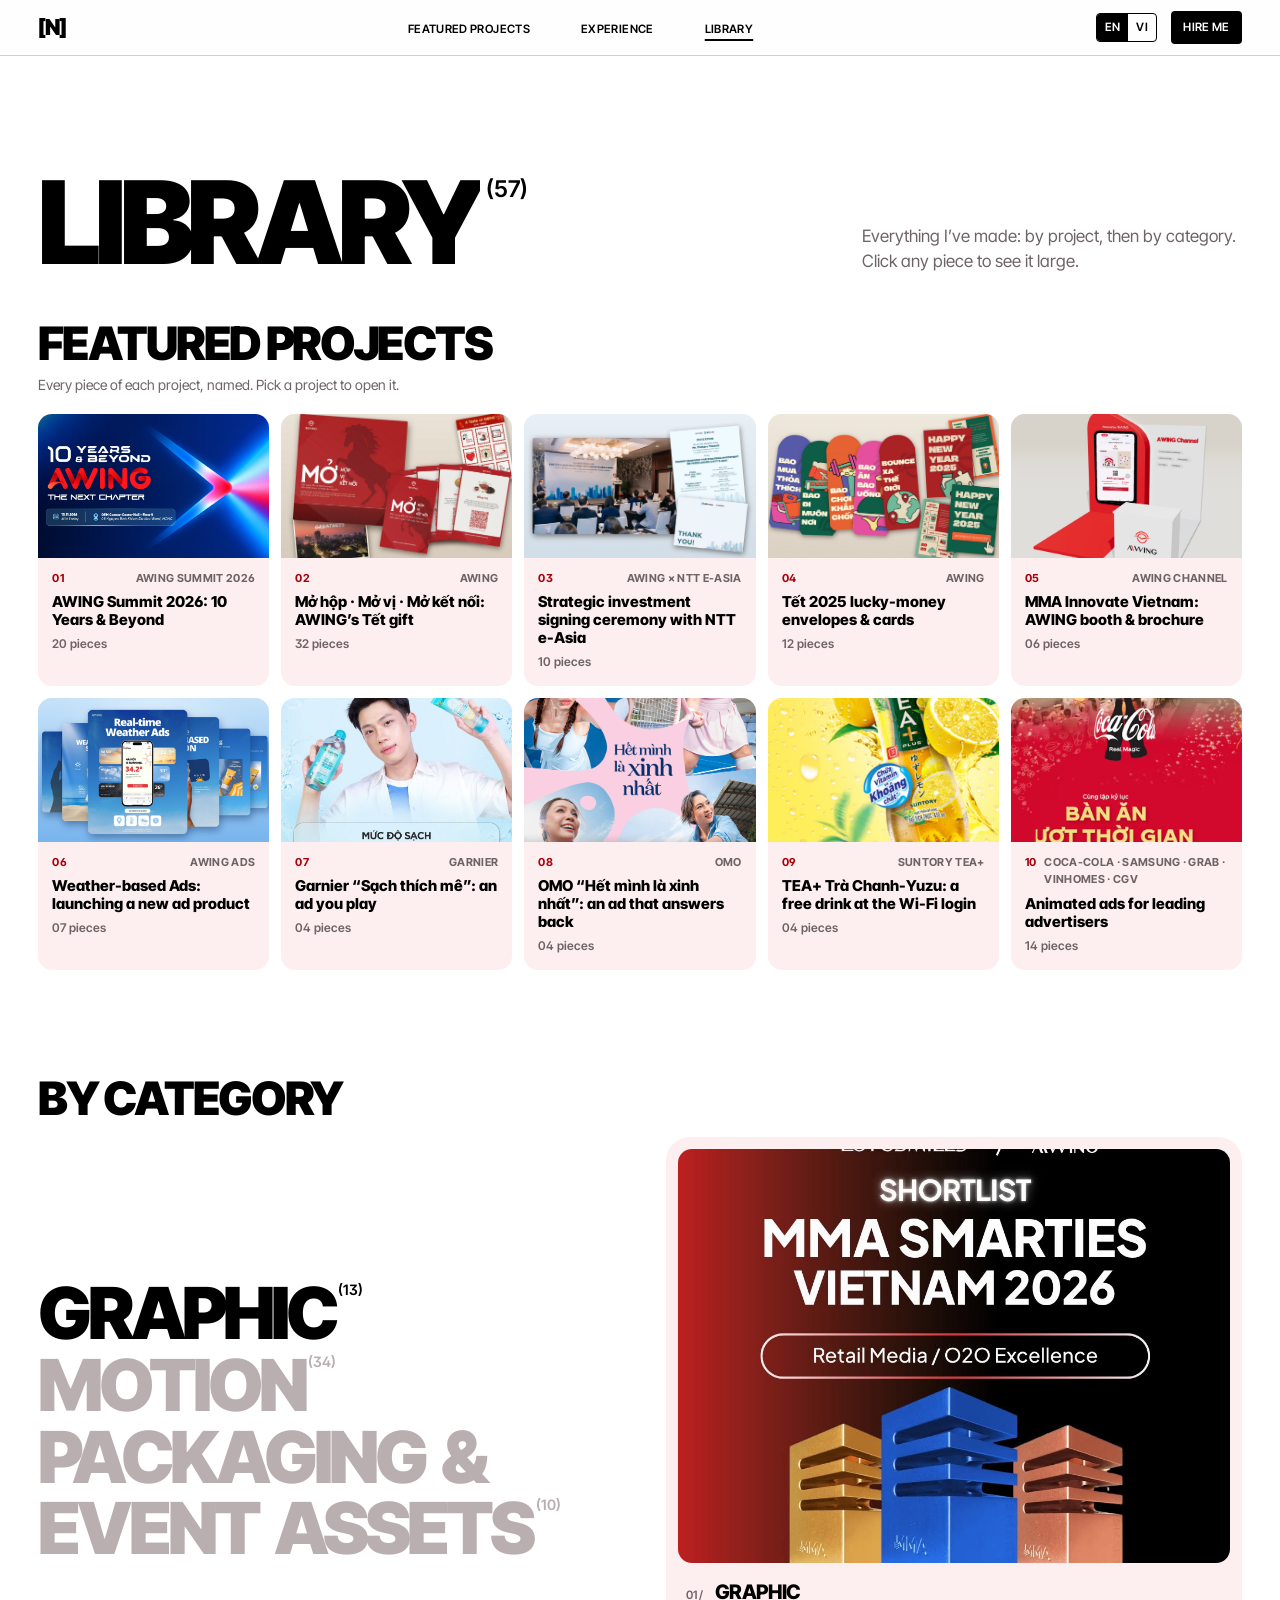
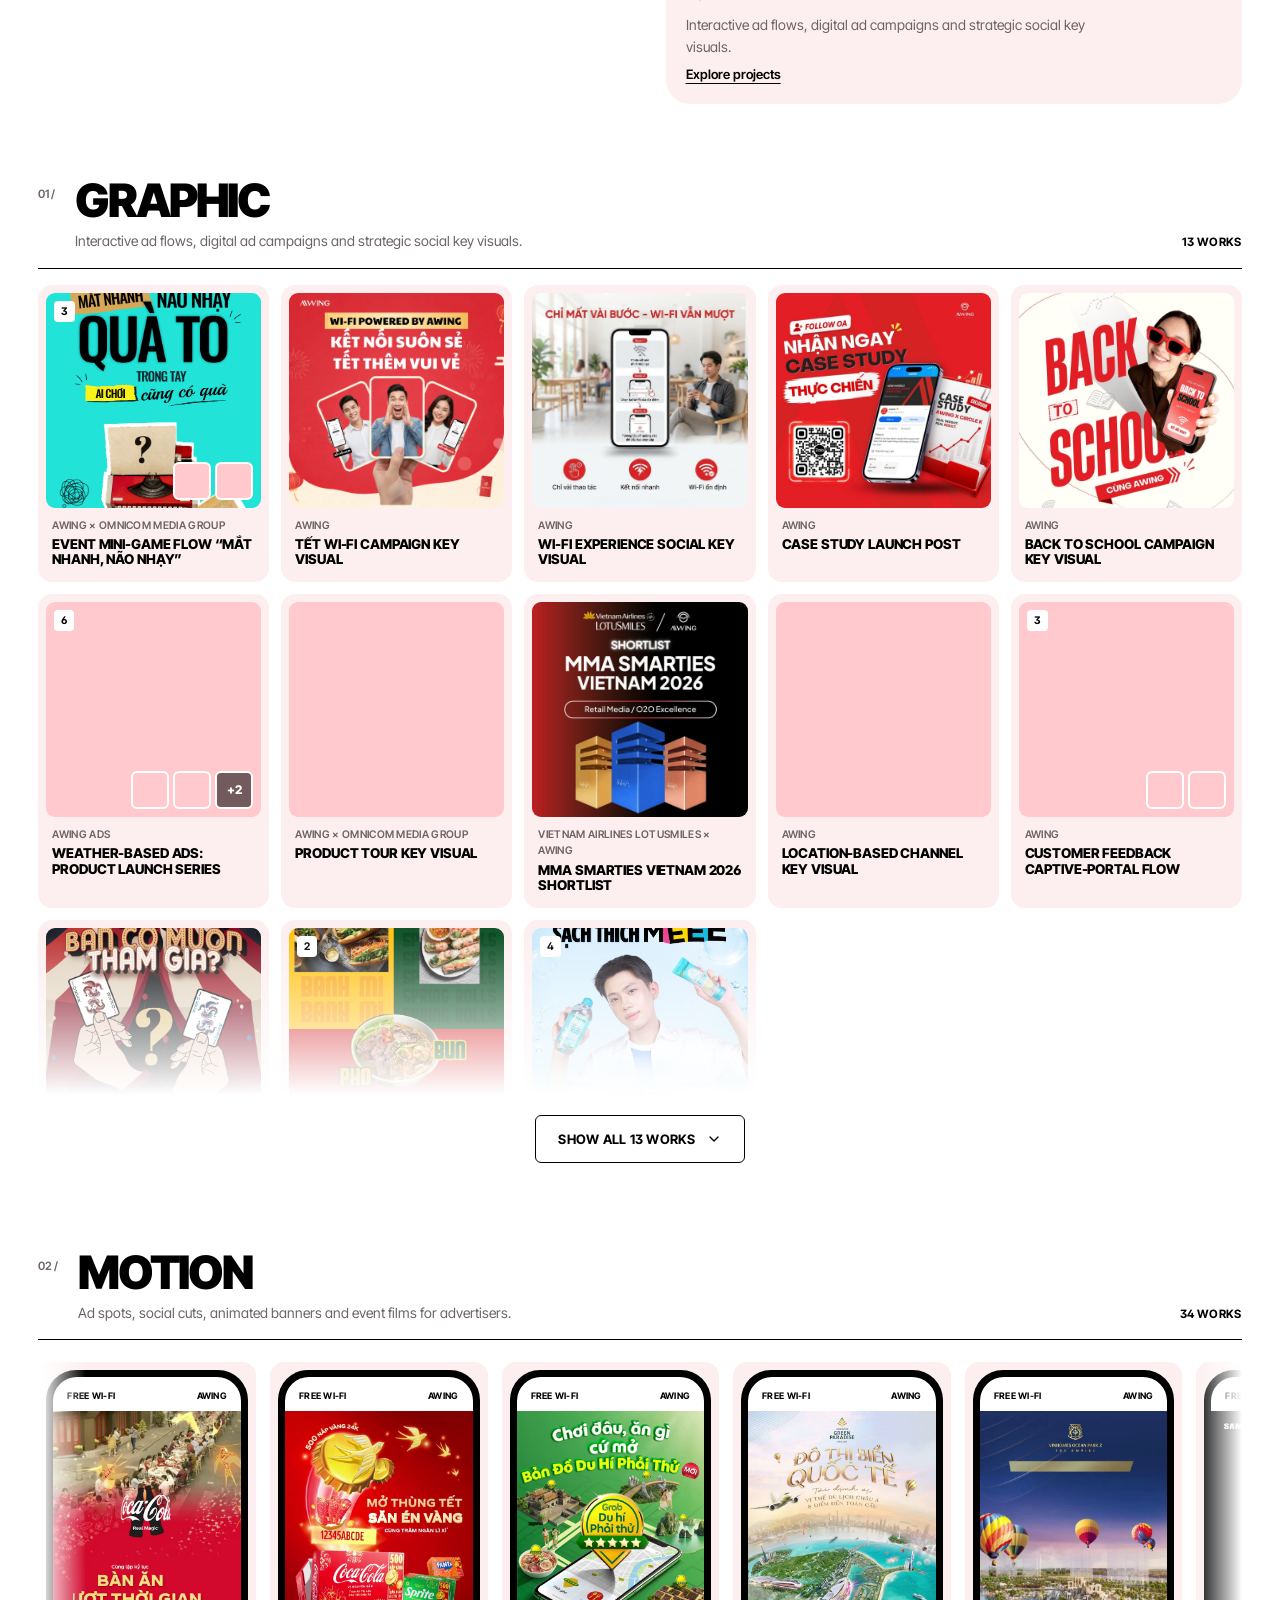
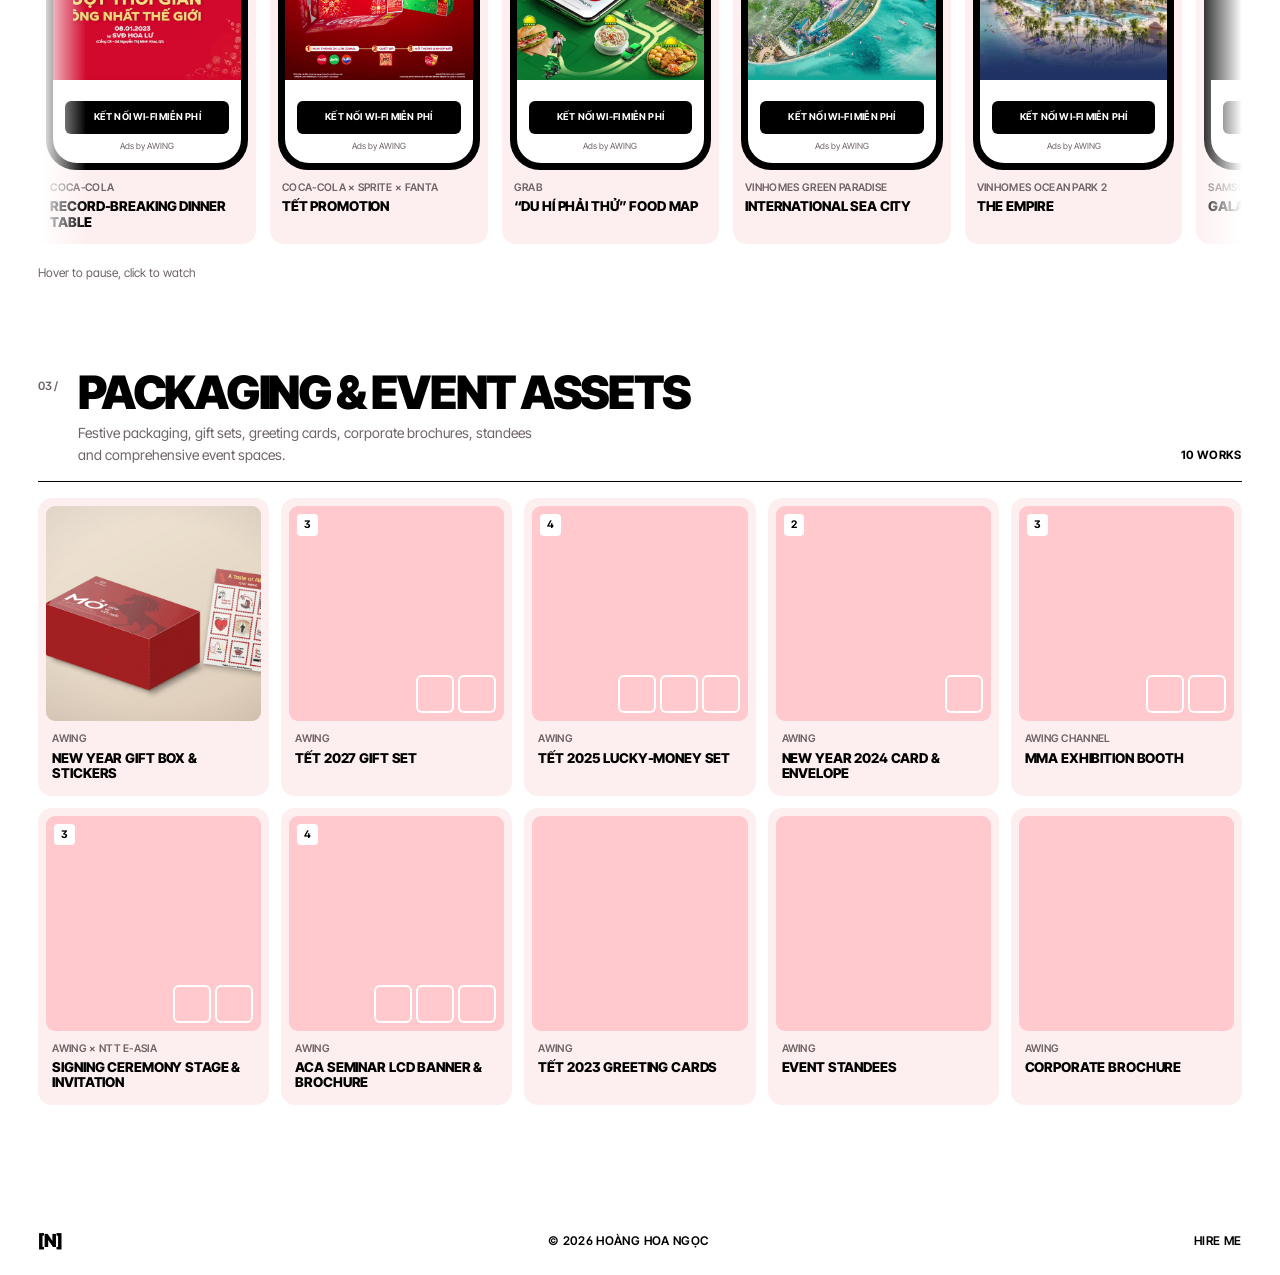
==== commit 40e8b633: "Leaner featured visuals: gift set with game phones, single thumbs, weather stack - Tết gift: only th" ====
--- a/library.html
+++ b/library.html
@@ -17,7 +17,7 @@
   <link rel="preconnect" href="https://fonts.googleapis.com">
   <link rel="preconnect" href="https://fonts.gstatic.com" crossorigin>
   <link href="https://fonts.googleapis.com/css2?family=Inter+Tight:ital,wght@0,400;0,500;0,600;0,800;0,900;1,800&display=swap&subset=vietnamese" rel="stylesheet">
-  <link rel="stylesheet" href="assets/style.css?v=10">
+  <link rel="stylesheet" href="assets/style.css?v=11">
 </head>
 <body>
   <a class="skip" href="#projects" data-i18n="skip">Skip to work</a>
@@ -100,10 +100,10 @@
       <svg viewBox="0 0 24 24" aria-hidden="true"><path d="M9 5l7 7-7 7"/></svg></button>
   </dialog>
 
-  <script src="assets/files.js?v=10"></script>
-  <script src="assets/mockups.js?v=10"></script>
-  <script src="assets/i18n.js?v=10"></script>
-  <script src="assets/content.js?v=10"></script>
-  <script src="assets/main.js?v=10"></script>
+  <script src="assets/files.js?v=11"></script>
+  <script src="assets/mockups.js?v=11"></script>
+  <script src="assets/i18n.js?v=11"></script>
+  <script src="assets/content.js?v=11"></script>
+  <script src="assets/main.js?v=11"></script>
 </body>
 </html>
--- a/assets/style.css
+++ b/assets/style.css
@@ -1036,3 +1036,24 @@
 .ps-item button:hover img { transform: scale(1.03); }
 .ps-item button:focus-visible { outline: 2px solid var(--red); outline-offset: 2px; }
 .ps-item figcaption { font-size: 13px; font-weight: 700; line-height: 1.3; }
+
+/* Board with two pieces: key visual plus a column of two */
+.board.bd-n2 { grid-template-columns: repeat(3, minmax(0, 1fr)); }
+@media (max-width: 700px) { .board.bd-n2 { grid-template-columns: repeat(2, minmax(0, 1fr)); } }
+
+/* Tết gift: the gift set beside the four live game phones */
+.board.kvg { grid-template-columns: minmax(0, 5fr) minmax(0, 7fr); align-items: center; gap: clamp(14px, 2vw, 28px); }
+.board.kvg > .bd-kv { grid-column: auto; grid-row: auto; min-height: 0; aspect-ratio: 4 / 3; }
+.kvg .game-phones { gap: clamp(8px, 1.2vw, 16px); }
+.kvg .gp .phone { max-width: none; border-radius: 22px; padding: 5px; }
+.kvg .gp .phone-screen { border-radius: 18px; }
+.kvg .gp .live-cta { left: 6px; right: 6px; bottom: 8px; padding: 8px 4px; font-size: 10px; gap: 5px; }
+.kvg .gp-name { color: #fff; font-size: 11.5px; }
+.kvg .gp-name .chip { color: #fff; border-color: rgba(255, 255, 255, .6); }
+.kvg .game-name { font-size: 11.5px; }
+.kvg .gp-open { color: #fff; font-size: 11px; }
+@media (max-width: 900px) {
+  .board.kvg { grid-template-columns: minmax(0, 1fr); }
+  .kvg .game-phones { grid-template-columns: repeat(4, minmax(0, 1fr)); }
+}
+@media (max-width: 600px) { .kvg .game-phones { grid-template-columns: repeat(2, minmax(0, 1fr)); } }
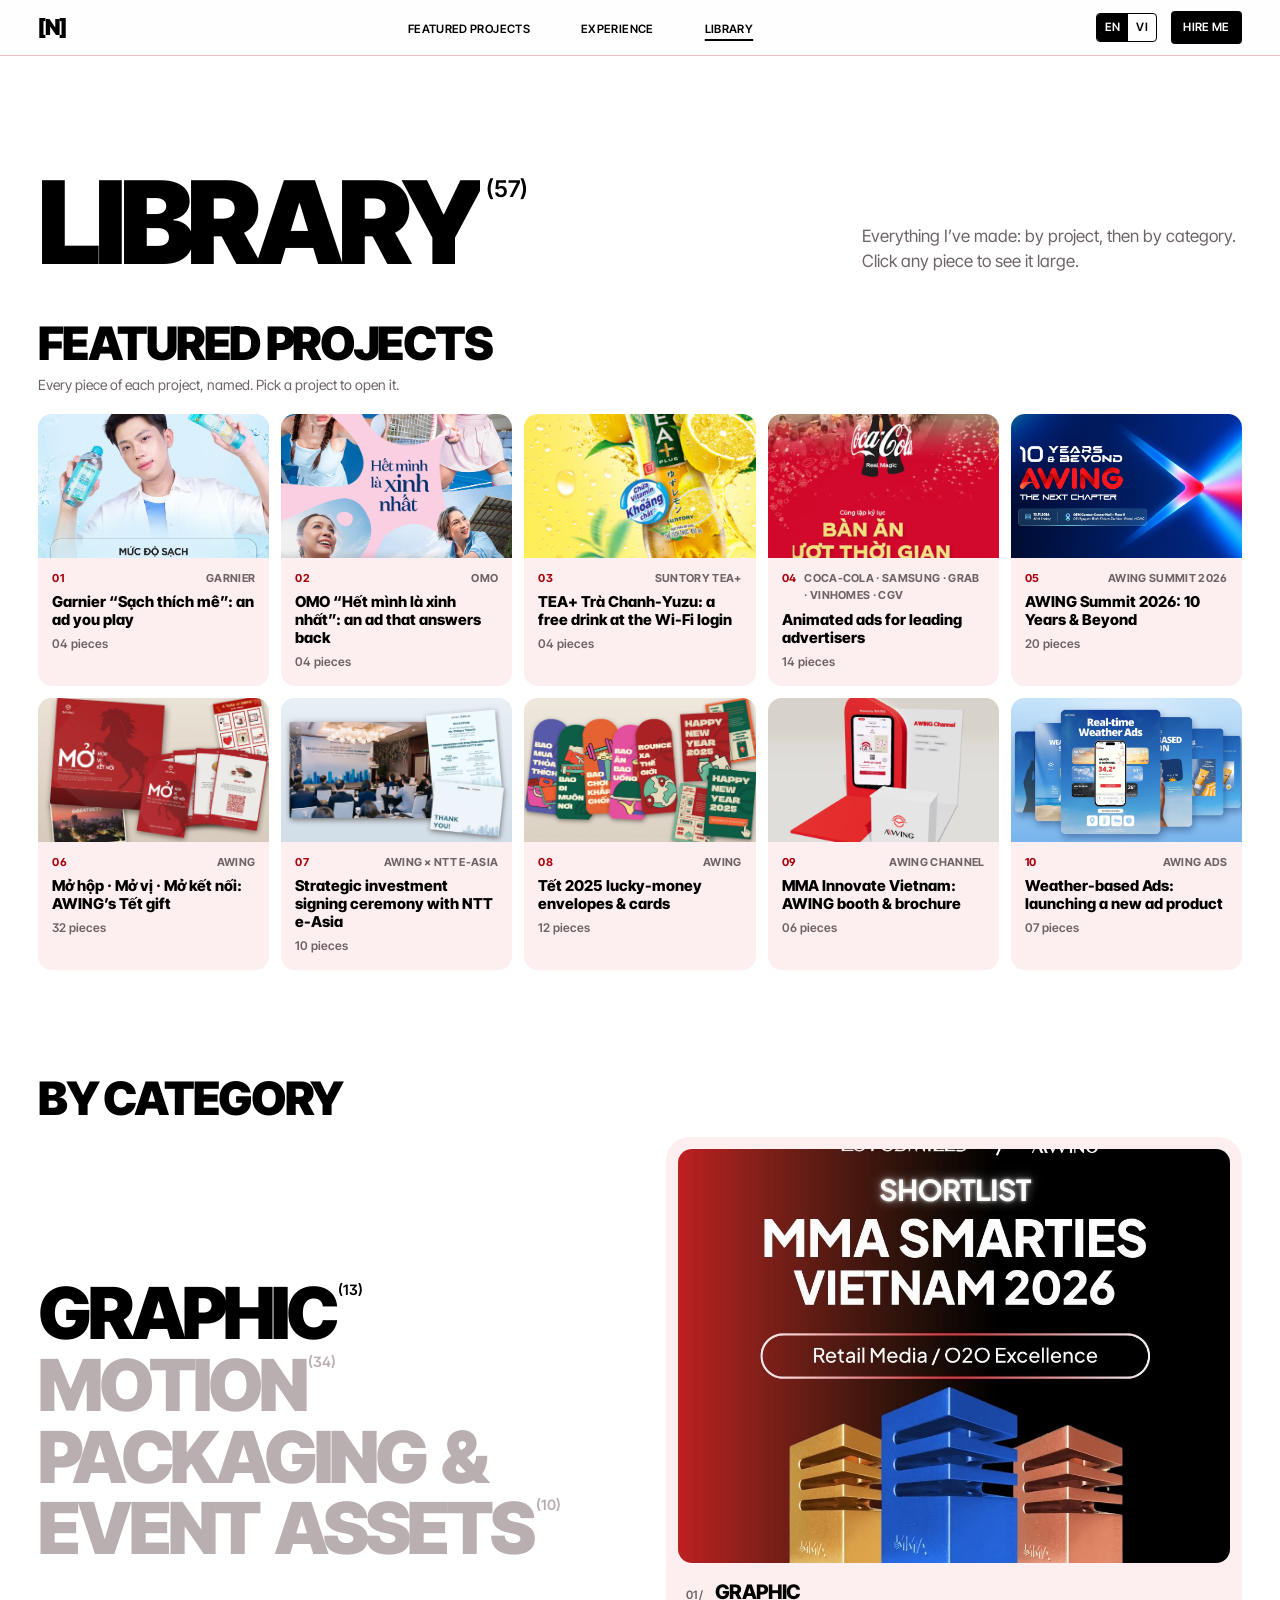
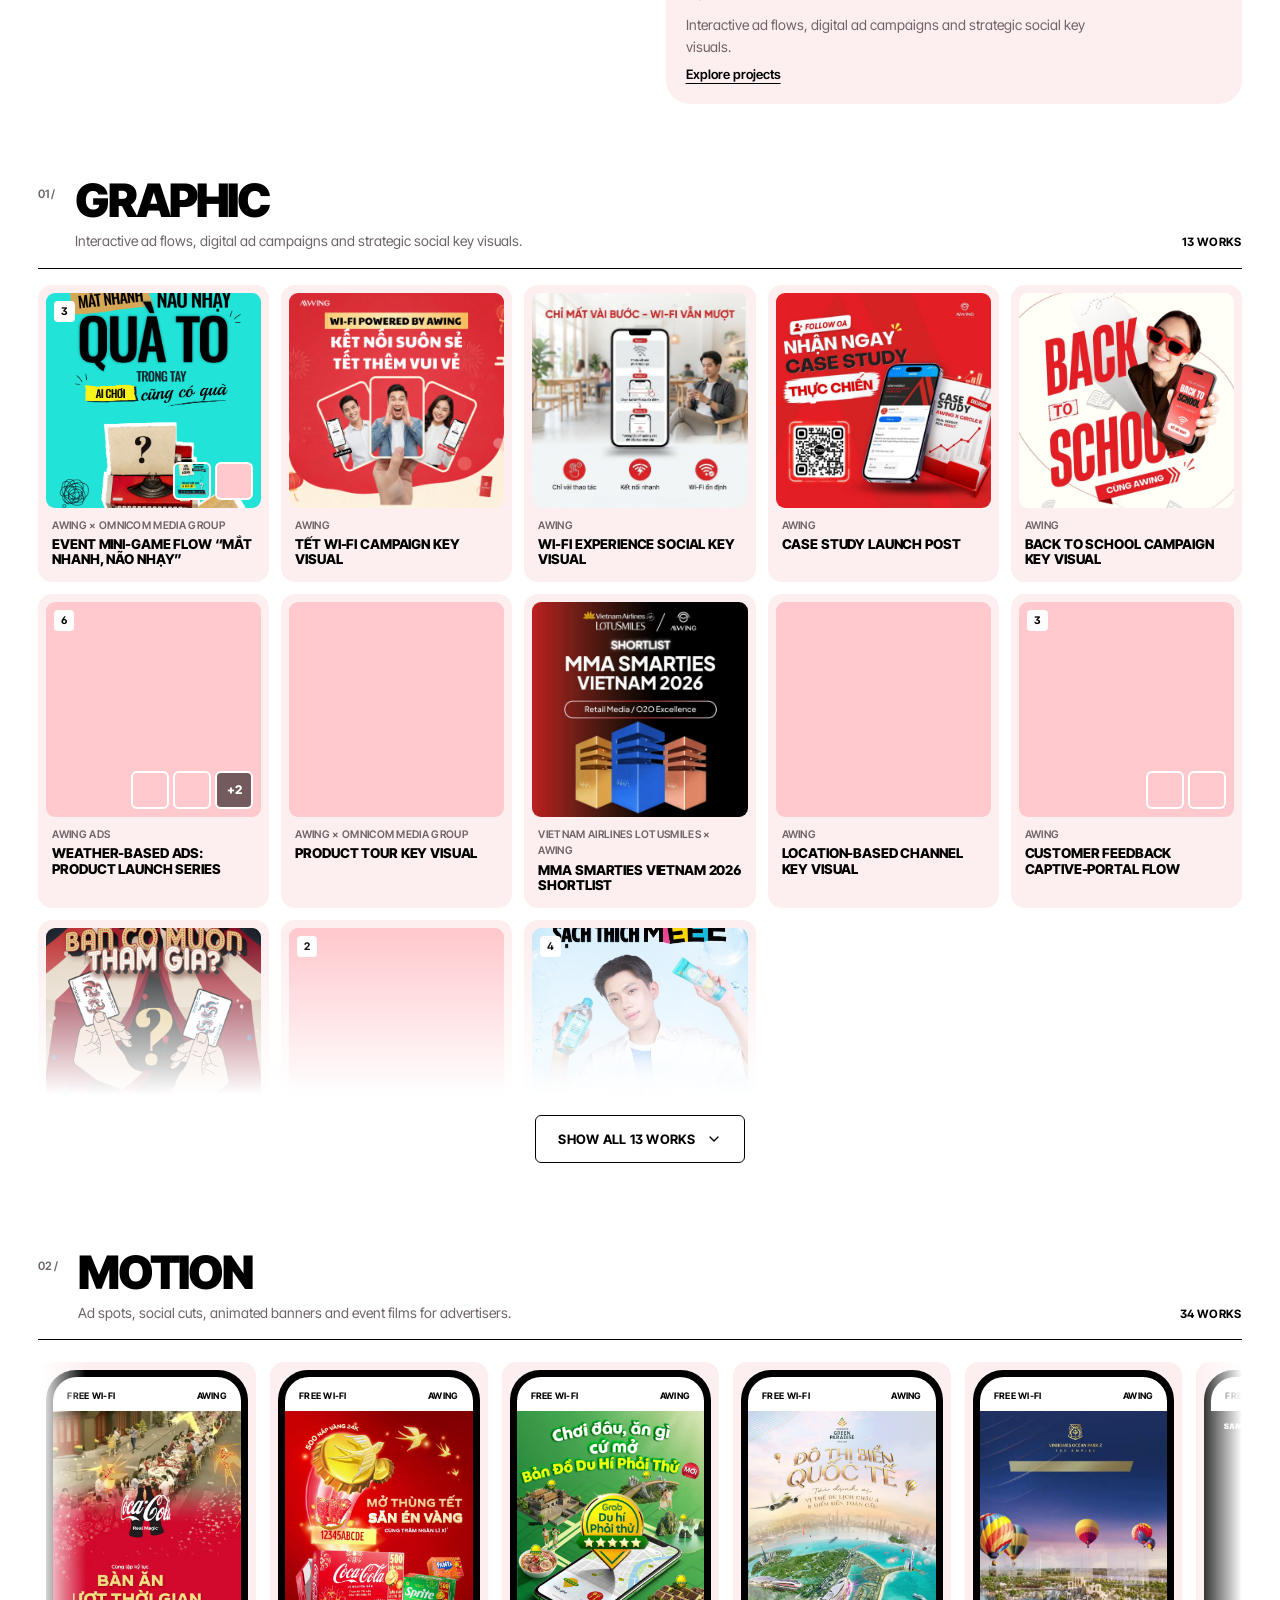
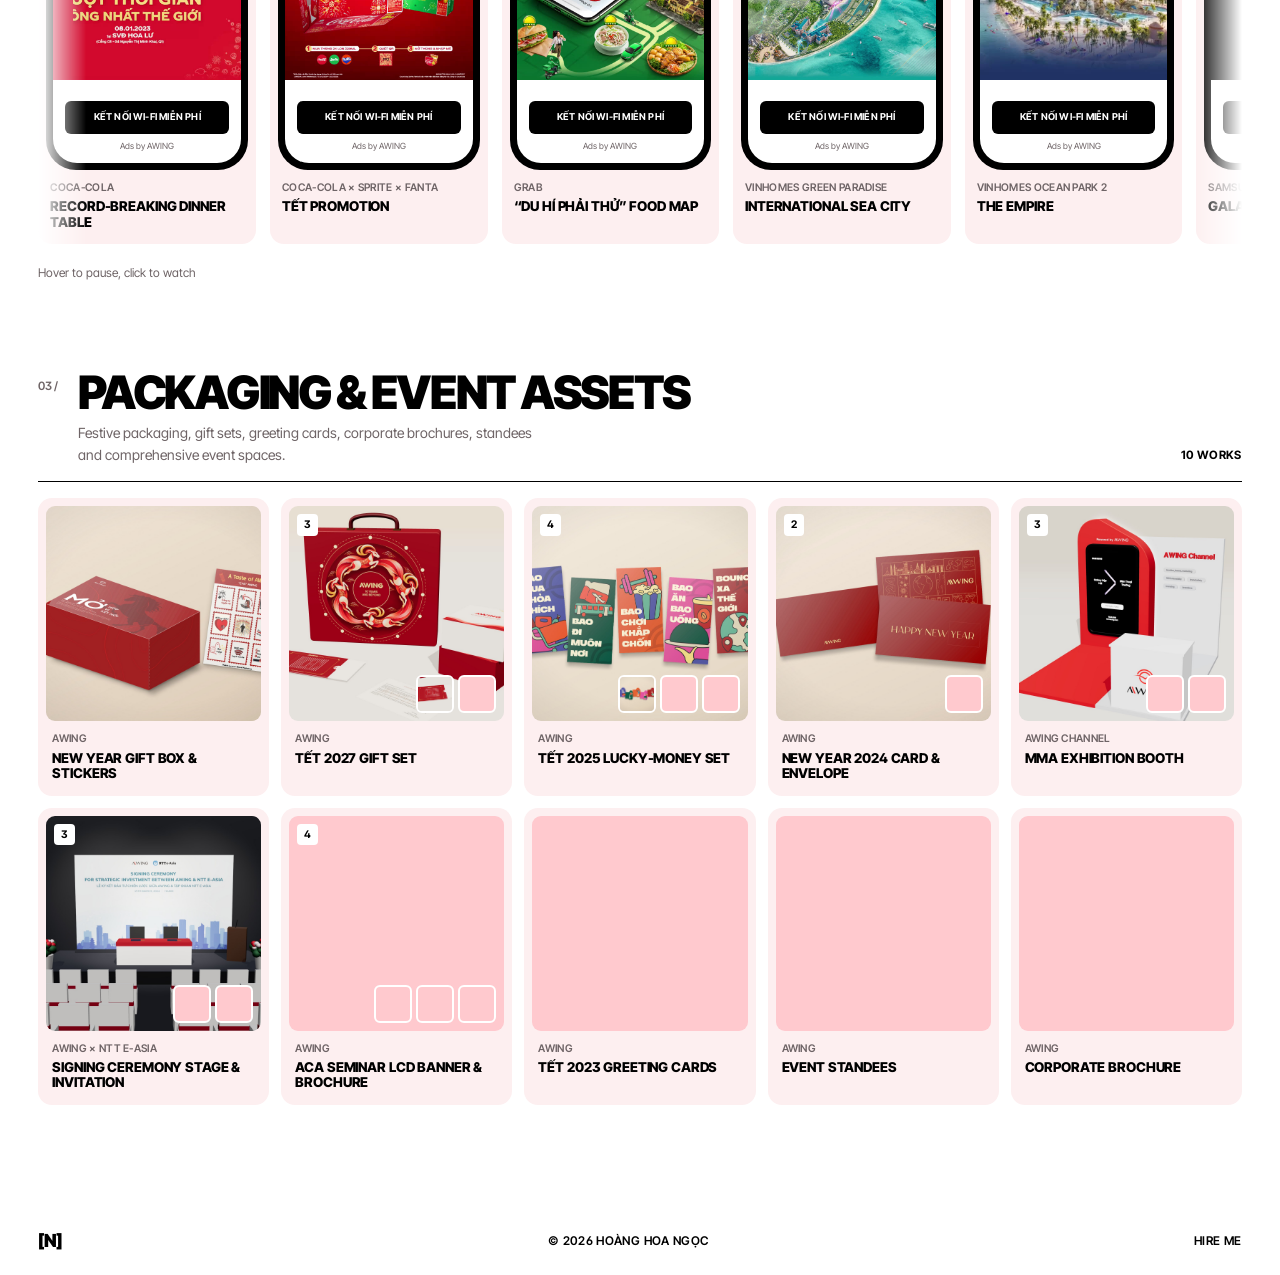
==== commit cce2ba40: "Weather forecast strip, Du xuân game, MMA live booth, game ads first - Weather-based Ads: the six po" ====
--- a/library.html
+++ b/library.html
@@ -17,7 +17,7 @@
   <link rel="preconnect" href="https://fonts.googleapis.com">
   <link rel="preconnect" href="https://fonts.gstatic.com" crossorigin>
   <link href="https://fonts.googleapis.com/css2?family=Inter+Tight:ital,wght@0,400;0,500;0,600;0,800;0,900;1,800&display=swap&subset=vietnamese" rel="stylesheet">
-  <link rel="stylesheet" href="assets/style.css?v=11">
+  <link rel="stylesheet" href="assets/style.css?v=12">
 </head>
 <body>
   <a class="skip" href="#projects" data-i18n="skip">Skip to work</a>
@@ -100,10 +100,10 @@
       <svg viewBox="0 0 24 24" aria-hidden="true"><path d="M9 5l7 7-7 7"/></svg></button>
   </dialog>
 
-  <script src="assets/files.js?v=11"></script>
-  <script src="assets/mockups.js?v=11"></script>
-  <script src="assets/i18n.js?v=11"></script>
-  <script src="assets/content.js?v=11"></script>
-  <script src="assets/main.js?v=11"></script>
+  <script src="assets/files.js?v=12"></script>
+  <script src="assets/mockups.js?v=12"></script>
+  <script src="assets/i18n.js?v=12"></script>
+  <script src="assets/content.js?v=12"></script>
+  <script src="assets/main.js?v=12"></script>
 </body>
 </html>
--- a/assets/style.css
+++ b/assets/style.css
@@ -1057,3 +1057,40 @@
   .kvg .game-phones { grid-template-columns: repeat(4, minmax(0, 1fr)); }
 }
 @media (max-width: 600px) { .kvg .game-phones { grid-template-columns: repeat(2, minmax(0, 1fr)); } }
+
+/* MMA: the live booth fills the frame; brochure and on-site photo sit in its corner */
+.board.is-corner { display: block; position: relative; padding: 0; background: none; container-type: inline-size; }
+.is-corner > .bd-kv { display: block; width: 100%; aspect-ratio: 4 / 3; grid-column: auto; grid-row: auto; min-height: 0; box-shadow: none; }
+.bd-corner { position: absolute; right: 12px; bottom: 12px; width: 26%; display: grid; gap: 8px; z-index: 2; }
+.bd-corner .bd-piece { position: relative; display: block; }
+.bd-corner .bd-media { aspect-ratio: 4 / 3; border: 3px solid #fff; border-radius: 8px; background: #fff; box-shadow: 0 6px 18px rgba(0, 0, 0, .28); }
+.bd-corner .bd-media img { object-fit: cover; }
+.bd-corner .bd-name { position: absolute; left: 7px; top: 7px; background: #fff; color: #000; border-radius: 99px; padding: 3px 8px; font-size: 9.5px; }
+.bd-corner .bd-piece:hover .bd-media { transform: scale(1.04); transition: transform .3s var(--ease); }
+@container (max-width: 480px) { .bd-corner { width: 34%; gap: 6px; right: 8px; bottom: 8px; } }
+
+/* Weather: the launch series as a moving forecast strip, every post fully visible */
+.series {
+  position: relative; overflow: hidden; border-radius: var(--r-card);
+  padding: 56px 0 28px;
+  background: linear-gradient(180deg, #CFE6FA 0%, #7DB6EC 100%);
+}
+.series::after { /* forecast timeline under the posts */
+  content: ''; position: absolute; left: 0; right: 0; bottom: 47px; border-top: 2px dashed rgba(255, 255, 255, .75); pointer-events: none;
+}
+.sr-tag { left: 16px; top: 16px; font-size: 11px; padding: 5px 11px; }
+.sr-track { display: flex; gap: 18px; width: max-content; padding-left: 18px; animation: sr-move calc(var(--n) * 5s) linear infinite; }
+.series:hover .sr-track, .series:focus-within .sr-track { animation-play-state: paused; }
+@keyframes sr-move { to { transform: translateX(calc(-50% - 9px)); } }
+.sr-item { display: grid; gap: 14px; justify-items: center; flex: none; }
+.sr-media { display: block; height: clamp(260px, 30vw, 400px); border-radius: 12px; overflow: hidden; box-shadow: 0 14px 30px rgba(10, 45, 100, .3); transition: transform .4s var(--ease); }
+.sr-media img { height: 100%; width: auto; display: block; }
+.sr-item:hover .sr-media { transform: translateY(-6px); }
+.sr-step { position: relative; z-index: 1; display: inline-flex; align-items: center; gap: 6px; background: #fff; border-radius: 99px; padding: 4px 12px 4px 4px; font-size: 12px; font-weight: 800; text-transform: uppercase; letter-spacing: .02em; }
+.sr-step b { display: grid; place-items: center; width: 24px; height: 24px; border-radius: 50%; background: #0A4DA2; color: #fff; font-size: 10.5px; }
+@media (prefers-reduced-motion: reduce) {
+  .sr-track { animation: none; }
+  .series { overflow-x: auto; }
+  .sr-item[aria-hidden="true"] { display: none; }
+}
+@media (max-width: 600px) { .sr-media { height: 240px; } }
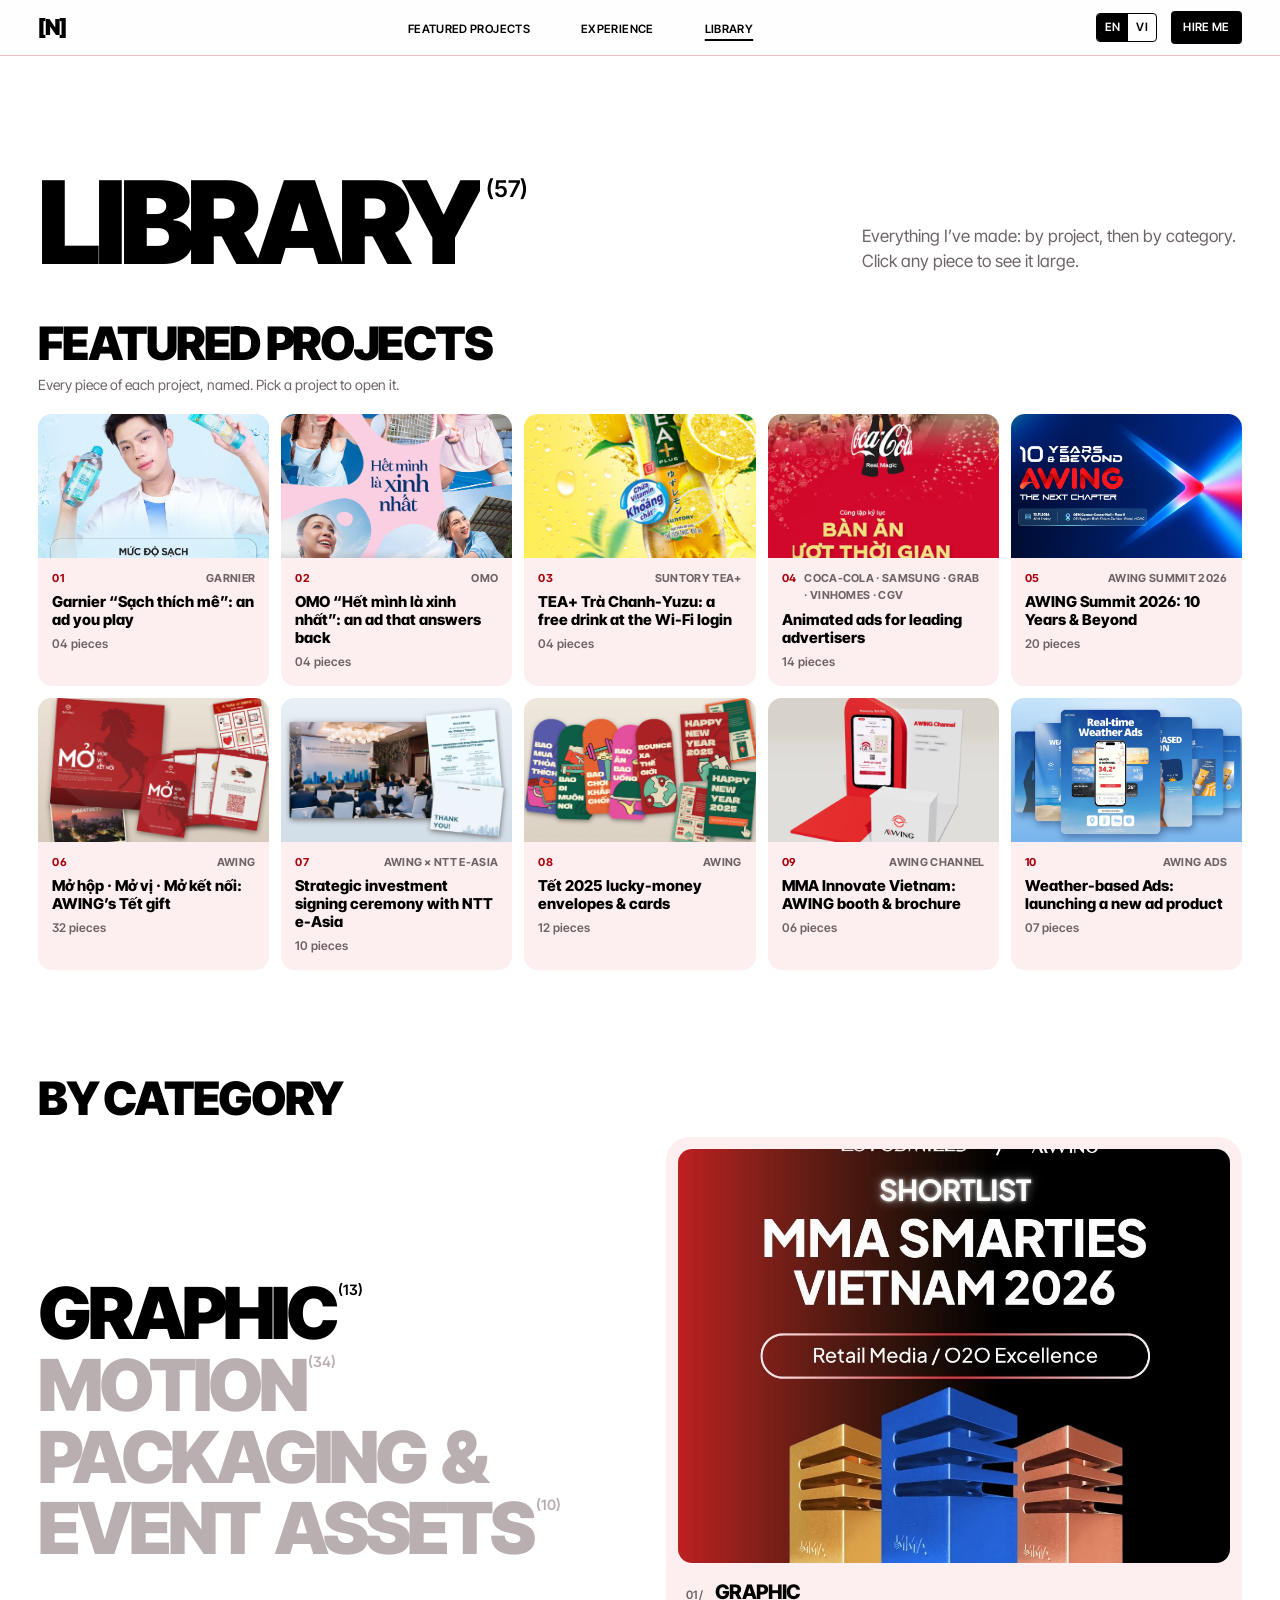
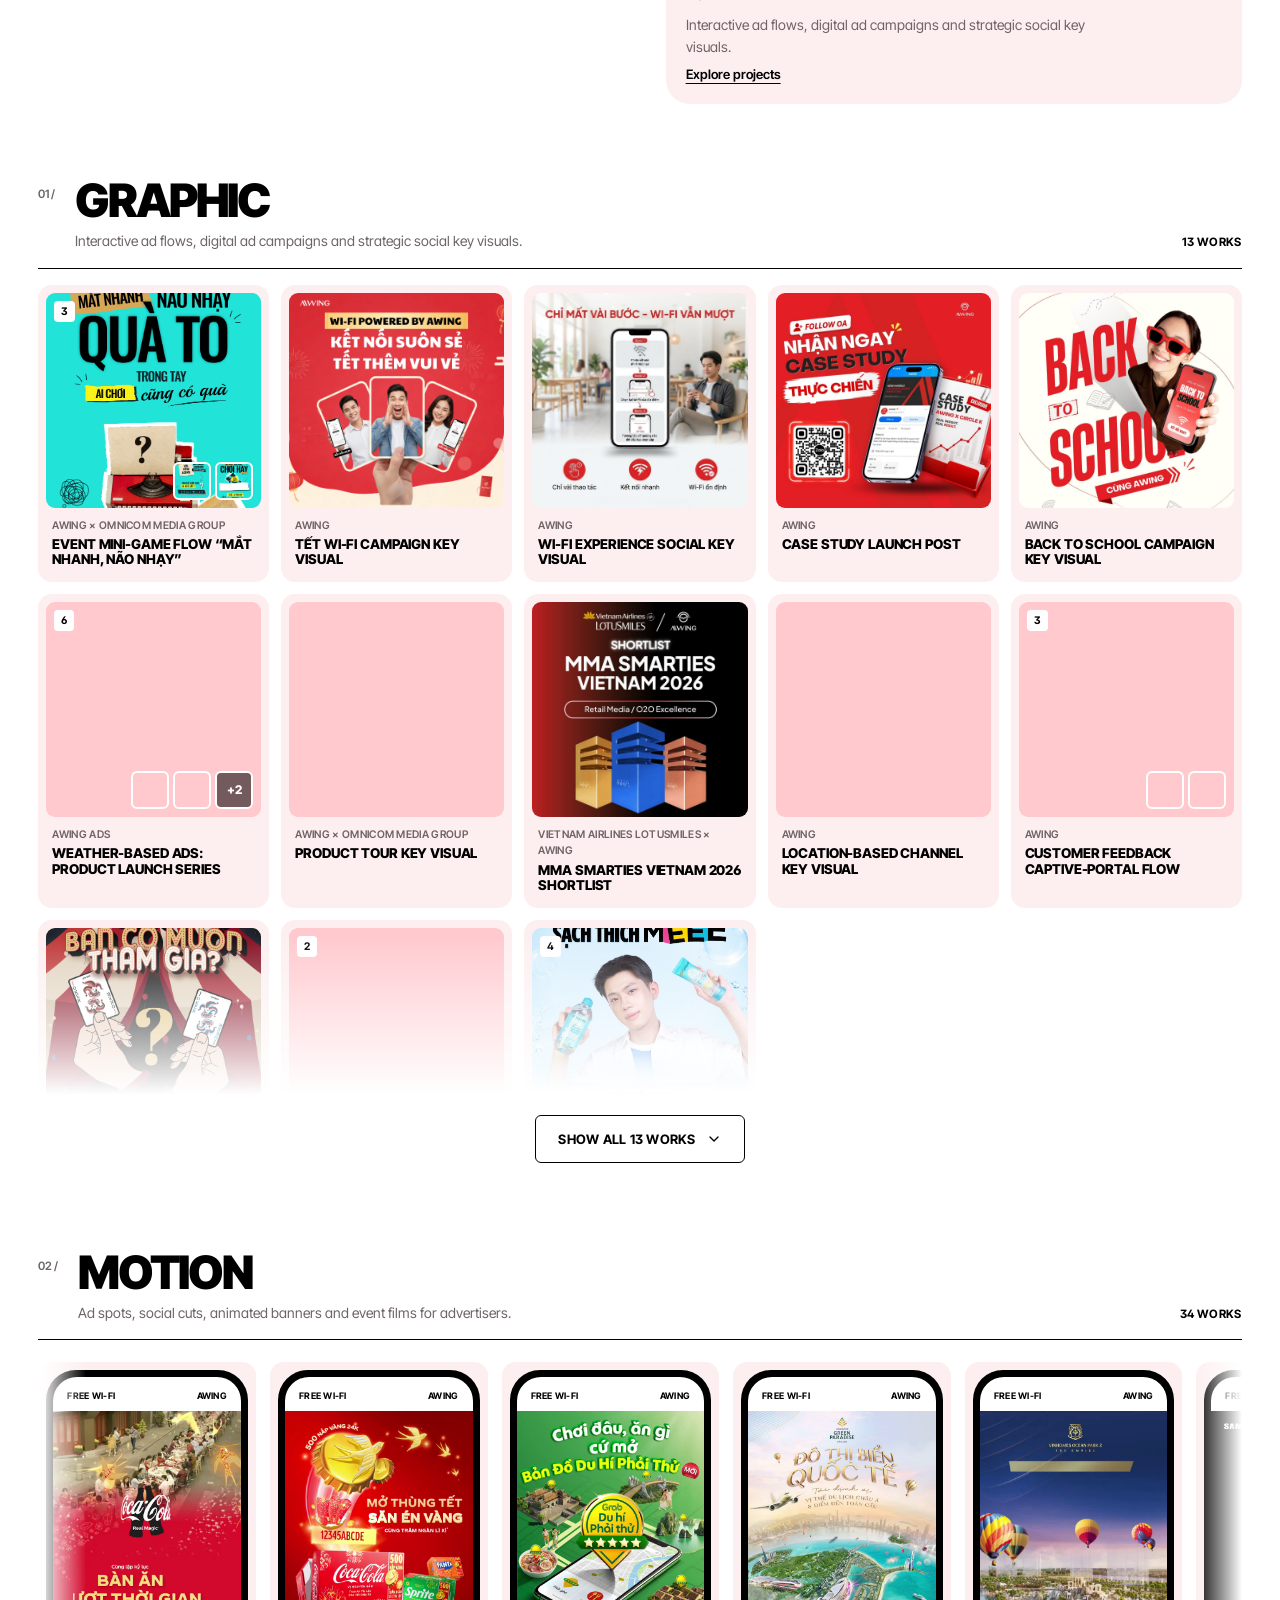
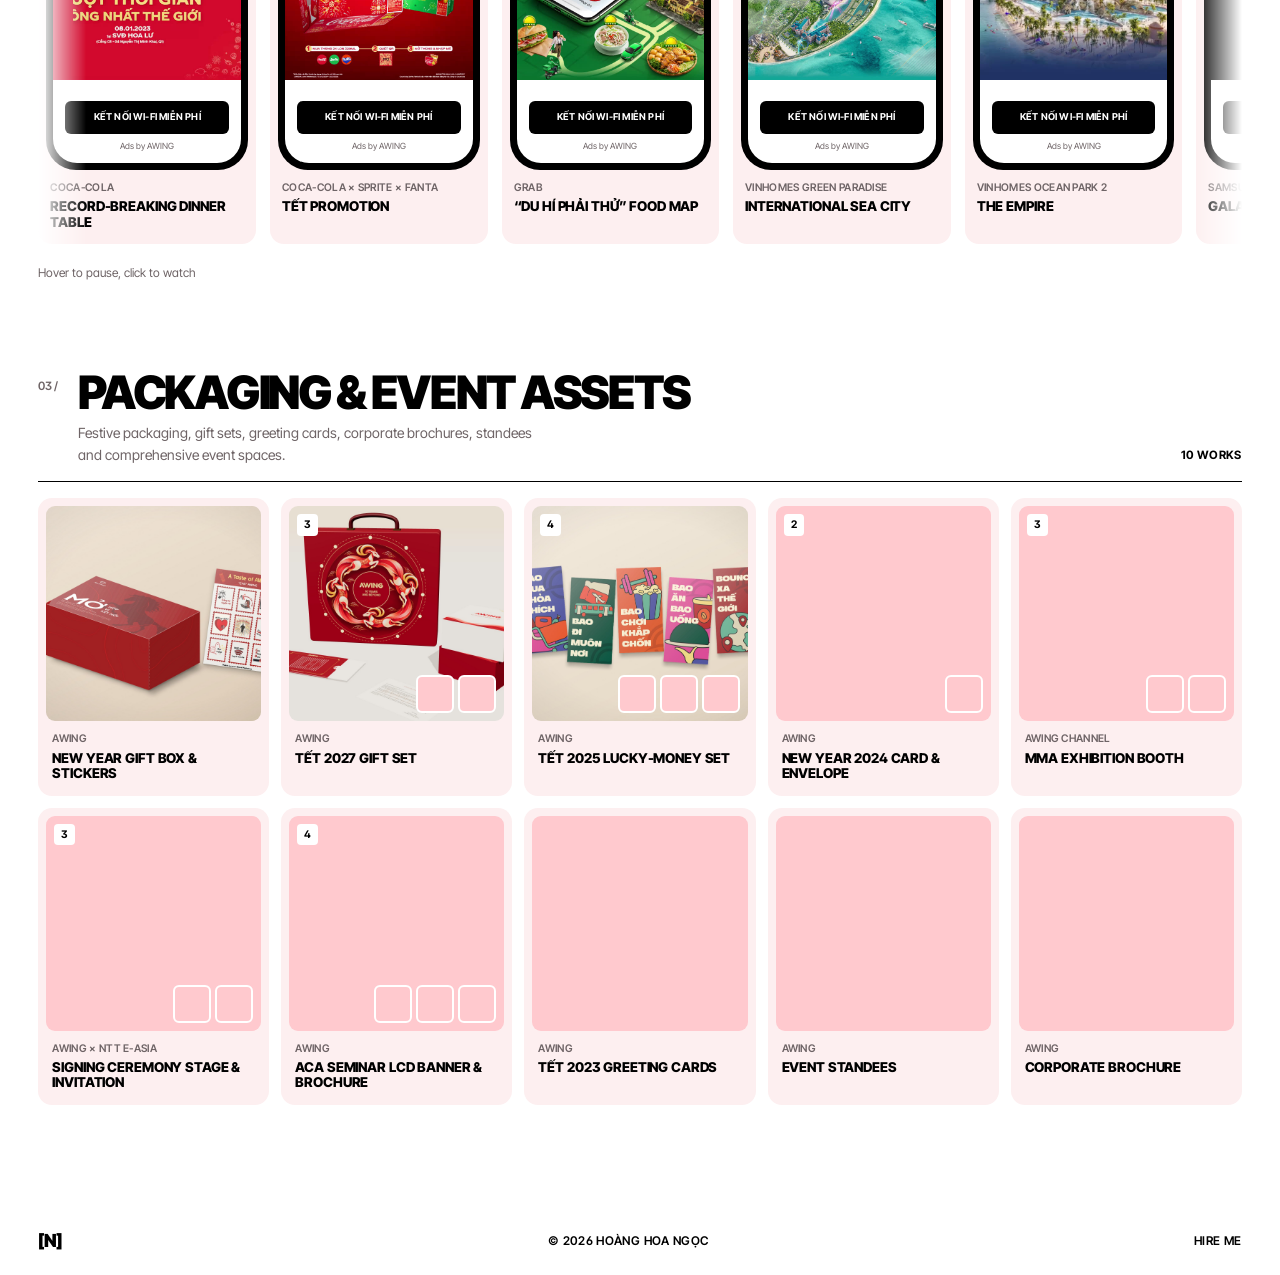
==== commit 0691e171: "TEA+ phone at true screen ratio; card matching screen shows every card - Suntory TEA+: the live ad p" ====
--- a/library.html
+++ b/library.html
@@ -17,7 +17,7 @@
   <link rel="preconnect" href="https://fonts.googleapis.com">
   <link rel="preconnect" href="https://fonts.gstatic.com" crossorigin>
   <link href="https://fonts.googleapis.com/css2?family=Inter+Tight:ital,wght@0,400;0,500;0,600;0,800;0,900;1,800&display=swap&subset=vietnamese" rel="stylesheet">
-  <link rel="stylesheet" href="assets/style.css?v=12">
+  <link rel="stylesheet" href="assets/style.css?v=13">
 </head>
 <body>
   <a class="skip" href="#projects" data-i18n="skip">Skip to work</a>
@@ -100,10 +100,10 @@
       <svg viewBox="0 0 24 24" aria-hidden="true"><path d="M9 5l7 7-7 7"/></svg></button>
   </dialog>
 
-  <script src="assets/files.js?v=12"></script>
-  <script src="assets/mockups.js?v=12"></script>
-  <script src="assets/i18n.js?v=12"></script>
-  <script src="assets/content.js?v=12"></script>
-  <script src="assets/main.js?v=12"></script>
+  <script src="assets/files.js?v=13"></script>
+  <script src="assets/mockups.js?v=13"></script>
+  <script src="assets/i18n.js?v=13"></script>
+  <script src="assets/content.js?v=13"></script>
+  <script src="assets/main.js?v=13"></script>
 </body>
 </html>
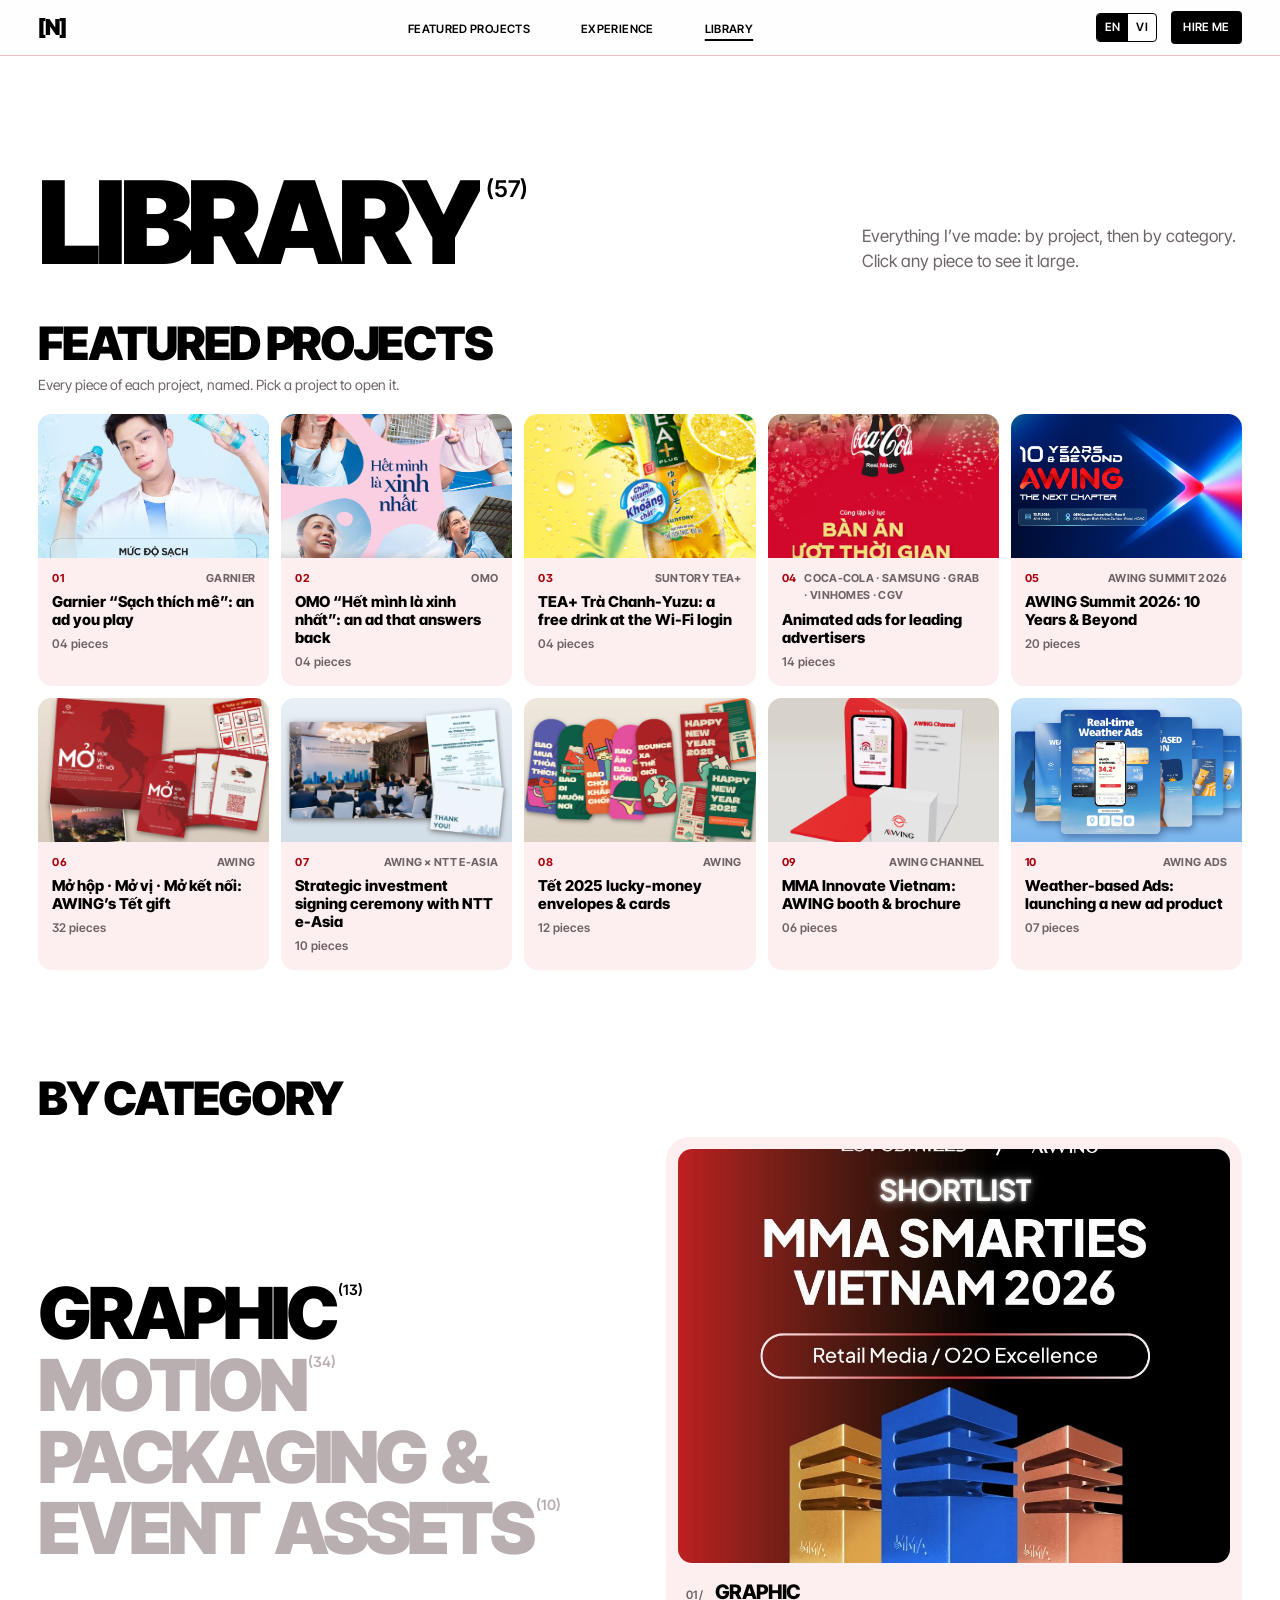
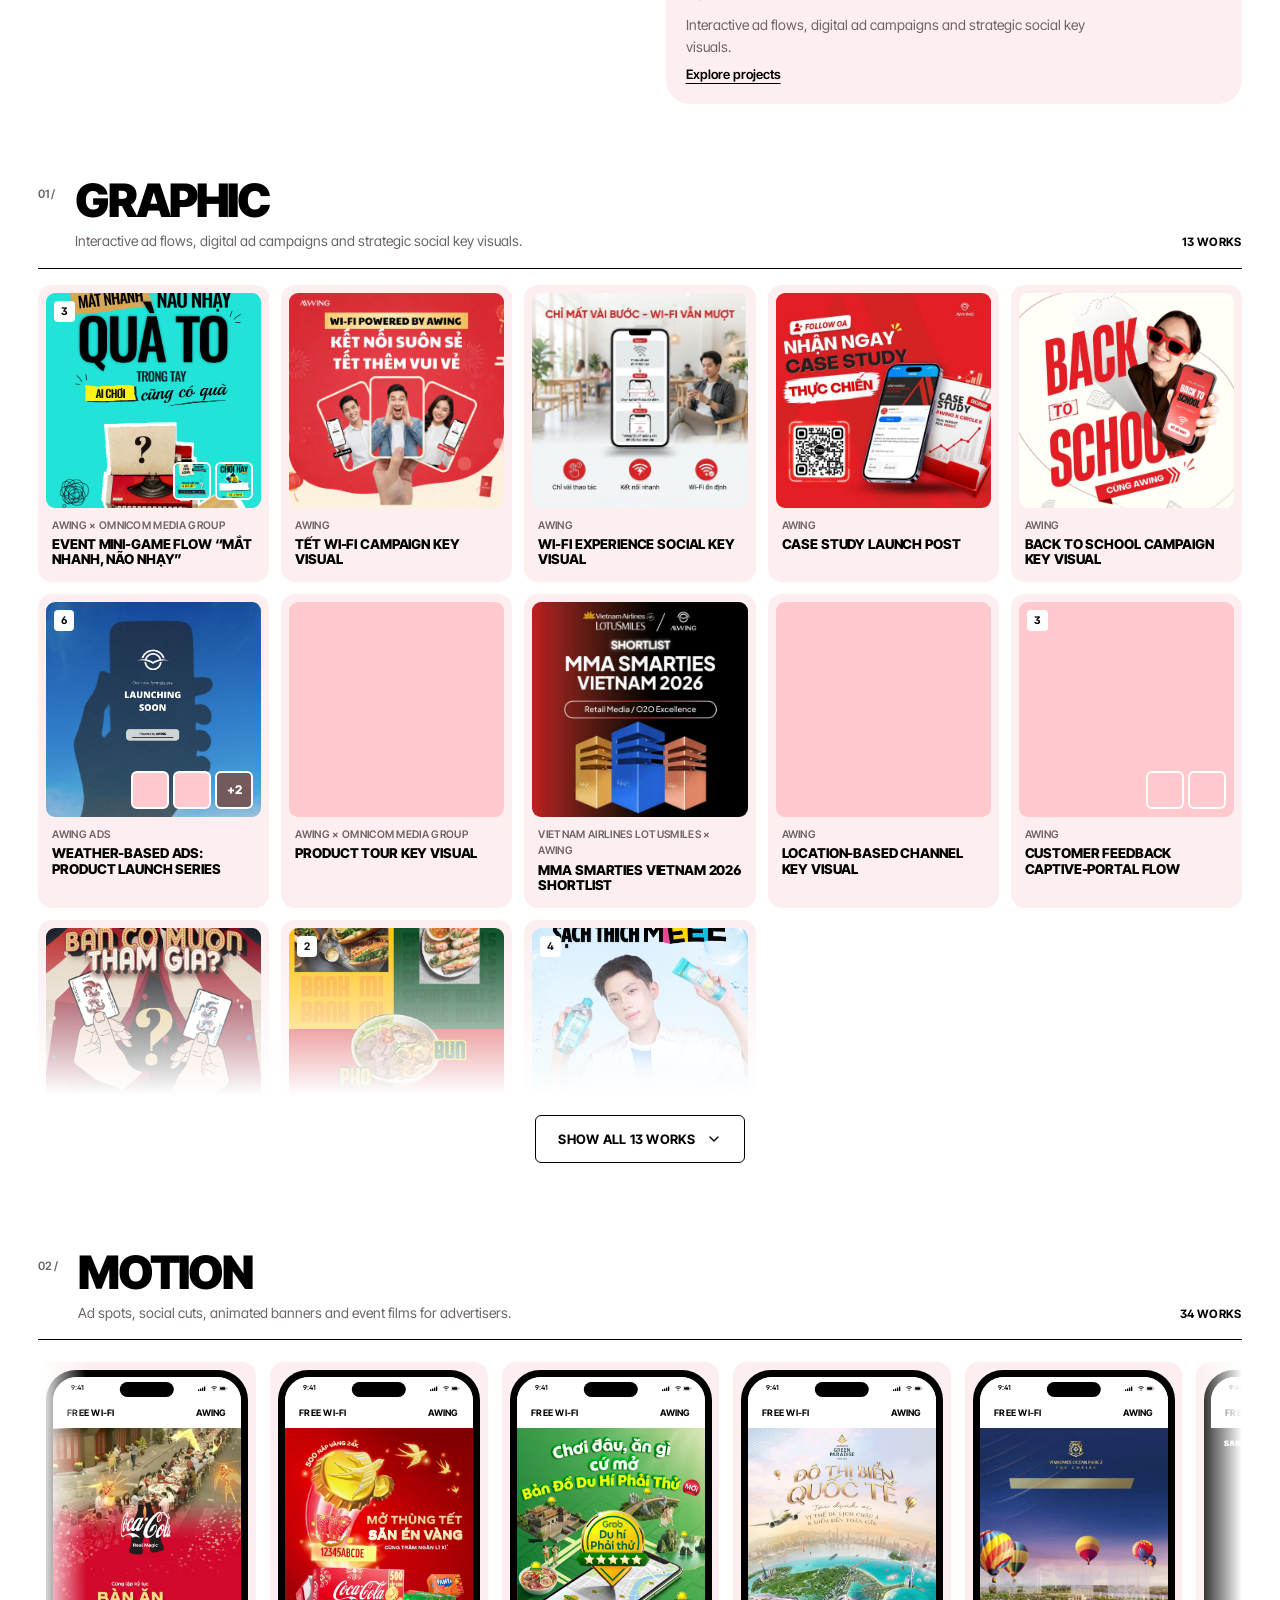
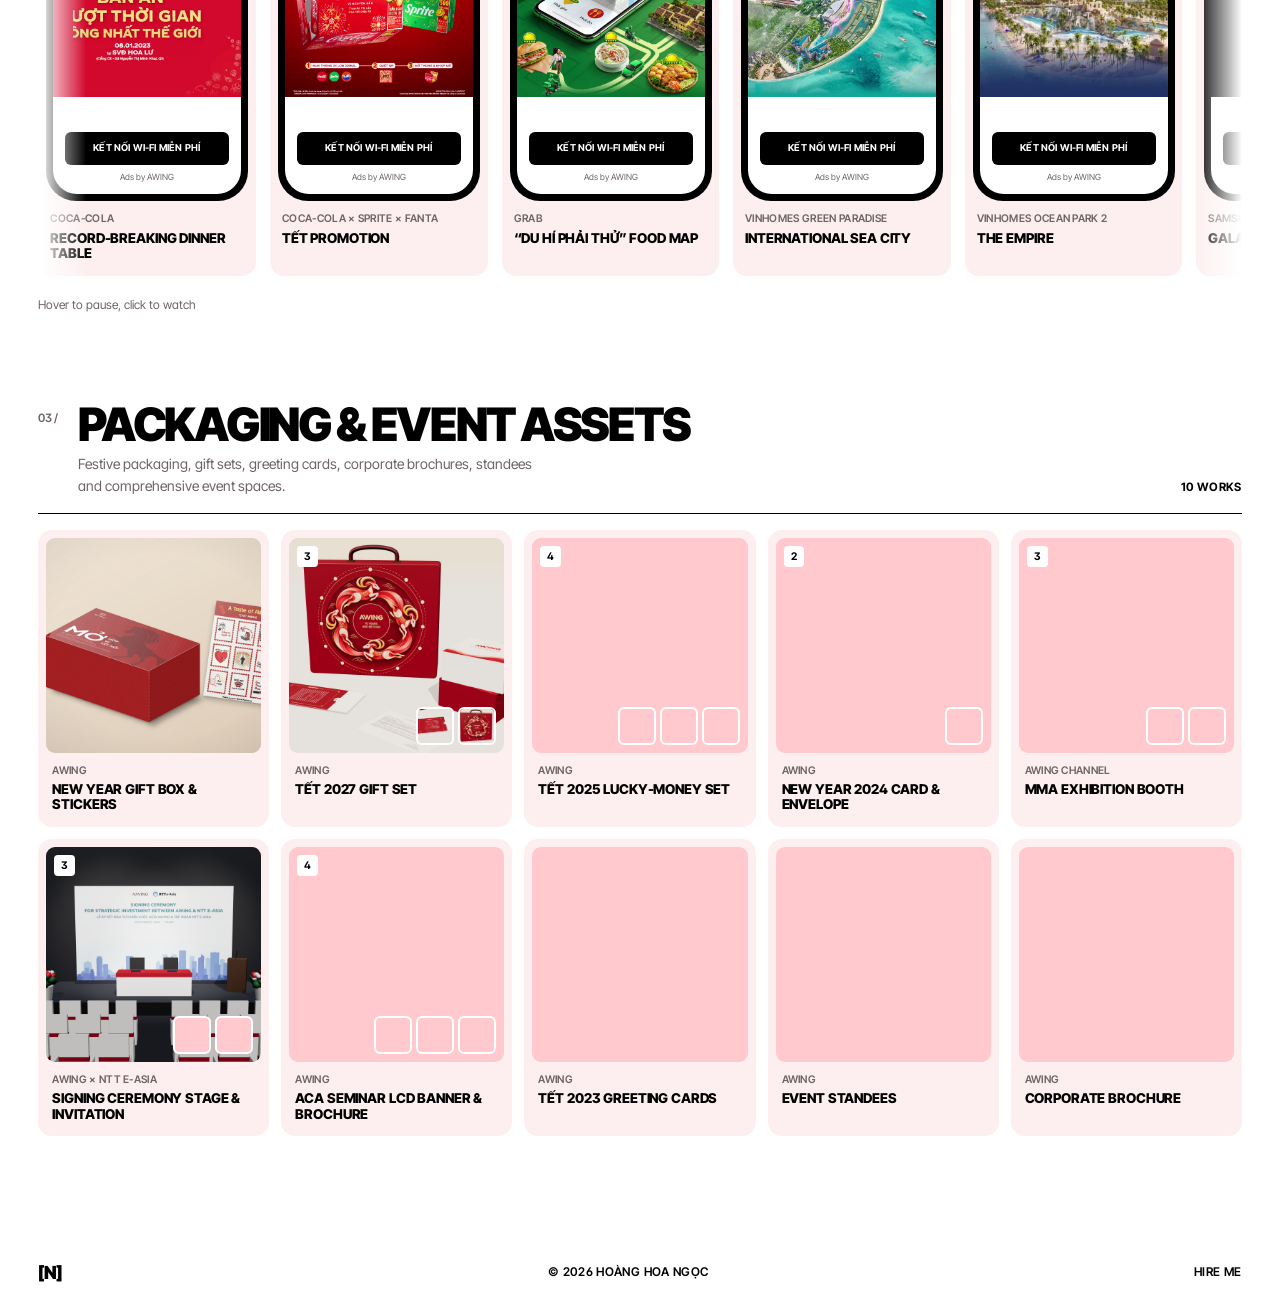
==== commit c21421f3: "Experience matched to senior graphic design JDs; Dynamic Island phones - Experience: grouped into cr" ====
--- a/library.html
+++ b/library.html
@@ -17,7 +17,7 @@
   <link rel="preconnect" href="https://fonts.googleapis.com">
   <link rel="preconnect" href="https://fonts.gstatic.com" crossorigin>
   <link href="https://fonts.googleapis.com/css2?family=Inter+Tight:ital,wght@0,400;0,500;0,600;0,800;0,900;1,800&display=swap&subset=vietnamese" rel="stylesheet">
-  <link rel="stylesheet" href="assets/style.css?v=13">
+  <link rel="stylesheet" href="assets/style.css?v=14">
 </head>
 <body>
   <a class="skip" href="#projects" data-i18n="skip">Skip to work</a>
@@ -100,10 +100,10 @@
       <svg viewBox="0 0 24 24" aria-hidden="true"><path d="M9 5l7 7-7 7"/></svg></button>
   </dialog>
 
-  <script src="assets/files.js?v=13"></script>
-  <script src="assets/mockups.js?v=13"></script>
-  <script src="assets/i18n.js?v=13"></script>
-  <script src="assets/content.js?v=13"></script>
-  <script src="assets/main.js?v=13"></script>
+  <script src="assets/files.js?v=14"></script>
+  <script src="assets/mockups.js?v=14"></script>
+  <script src="assets/i18n.js?v=14"></script>
+  <script src="assets/content.js?v=14"></script>
+  <script src="assets/main.js?v=14"></script>
 </body>
 </html>
--- a/assets/style.css
+++ b/assets/style.css
@@ -1094,3 +1094,36 @@
   .sr-item[aria-hidden="true"] { display: none; }
 }
 @media (max-width: 600px) { .sr-media { height: 240px; } }
+
+/* ---------- Phone mock-ups: iPhone with Dynamic Island + status bar ----------
+   The status bar sits above the screen content, so a 375×812 ad keeps its real ratio underneath it. */
+.phone-screen { container-type: inline-size; }
+.phone .phone-screen,
+.artboard .phone .phone-screen,
+.sc-phone .phone .phone-screen,
+.gp .phone .phone-screen { aspect-ratio: 375 / 861; }
+.phone-screen > .live-start { inset: 13cqw 0 0 0; }
+.phone-screen > iframe { top: 13cqw; }
+.phone-island { display: none; }
+.phone-screen::before,
+.rp-screen::before {
+  content: '9:41'; position: absolute; z-index: 3; left: 0; right: 0; top: 0;
+  display: flex; align-items: center; box-sizing: border-box;
+  font-family: -apple-system, 'SF Pro Text', 'Inter Tight', 'Helvetica Neue', Arial, sans-serif; font-weight: 600; color: #000; letter-spacing: -.01em; line-height: 1;
+  background: #fff url("data:image/svg+xml,%3Csvg xmlns='http://www.w3.org/2000/svg' viewBox='0 0 68 12'%3E%3Cg fill='black'%3E%3Crect x='0' y='8' width='3' height='4' rx='.7'/%3E%3Crect x='4.5' y='6' width='3' height='6' rx='.7'/%3E%3Crect x='9' y='3.5' width='3' height='8.5' rx='.7'/%3E%3Crect x='13.5' y='1' width='3' height='11' rx='.7'/%3E%3Cpath d='M30 3.2a10 10 0 0 1 13 0l-1.3 1.4a8 8 0 0 0-10.4 0zM32.6 6a6 6 0 0 1 7.8 0l-1.3 1.4a4 4 0 0 0-5.2 0zM36.5 11.5l-2-2a2.8 2.8 0 0 1 4 0z'/%3E%3Crect x='48' y='1' width='16' height='10' rx='3' fill='none' stroke='black' stroke-opacity='.4'/%3E%3Crect x='50' y='3' width='12' height='6' rx='1.6'/%3E%3Crect x='65' y='4' width='1.6' height='4' rx='.8' fill-opacity='.4'/%3E%3C/g%3E%3C/svg%3E") no-repeat;
+}
+.phone-screen::after,
+.rp-screen::after {
+  content: ''; position: absolute; z-index: 4; left: 50%; translate: -50% 0;
+  background: #000; border-radius: 999px;
+}
+/* sizes for .phone (the screen is its own container) */
+.phone-screen::before { height: 13cqw; padding-left: 10cqw; font-size: 3.9cqw; background-size: 17cqw auto; background-position: right 7cqw center; }
+.phone-screen::after { top: 2.6cqw; width: 31cqw; height: 8.6cqw; }
+/* sizes for the reel phones (the phone frame is the container) */
+.rp-phone { container-type: inline-size; }
+.rp-screen { position: relative; padding-top: 12.4cqw; aspect-ratio: 9 / 20; }
+.rp-screen.is-still { aspect-ratio: 9 / 20; }
+.rp-screen::before { height: 12.4cqw; padding-left: 9.5cqw; font-size: 3.7cqw; background-size: 16cqw auto; background-position: right 6.6cqw center; }
+.rp-screen::after { top: 2.4cqw; width: 29cqw; height: 8.2cqw; }
+.rp-bar { padding-top: 6px; }
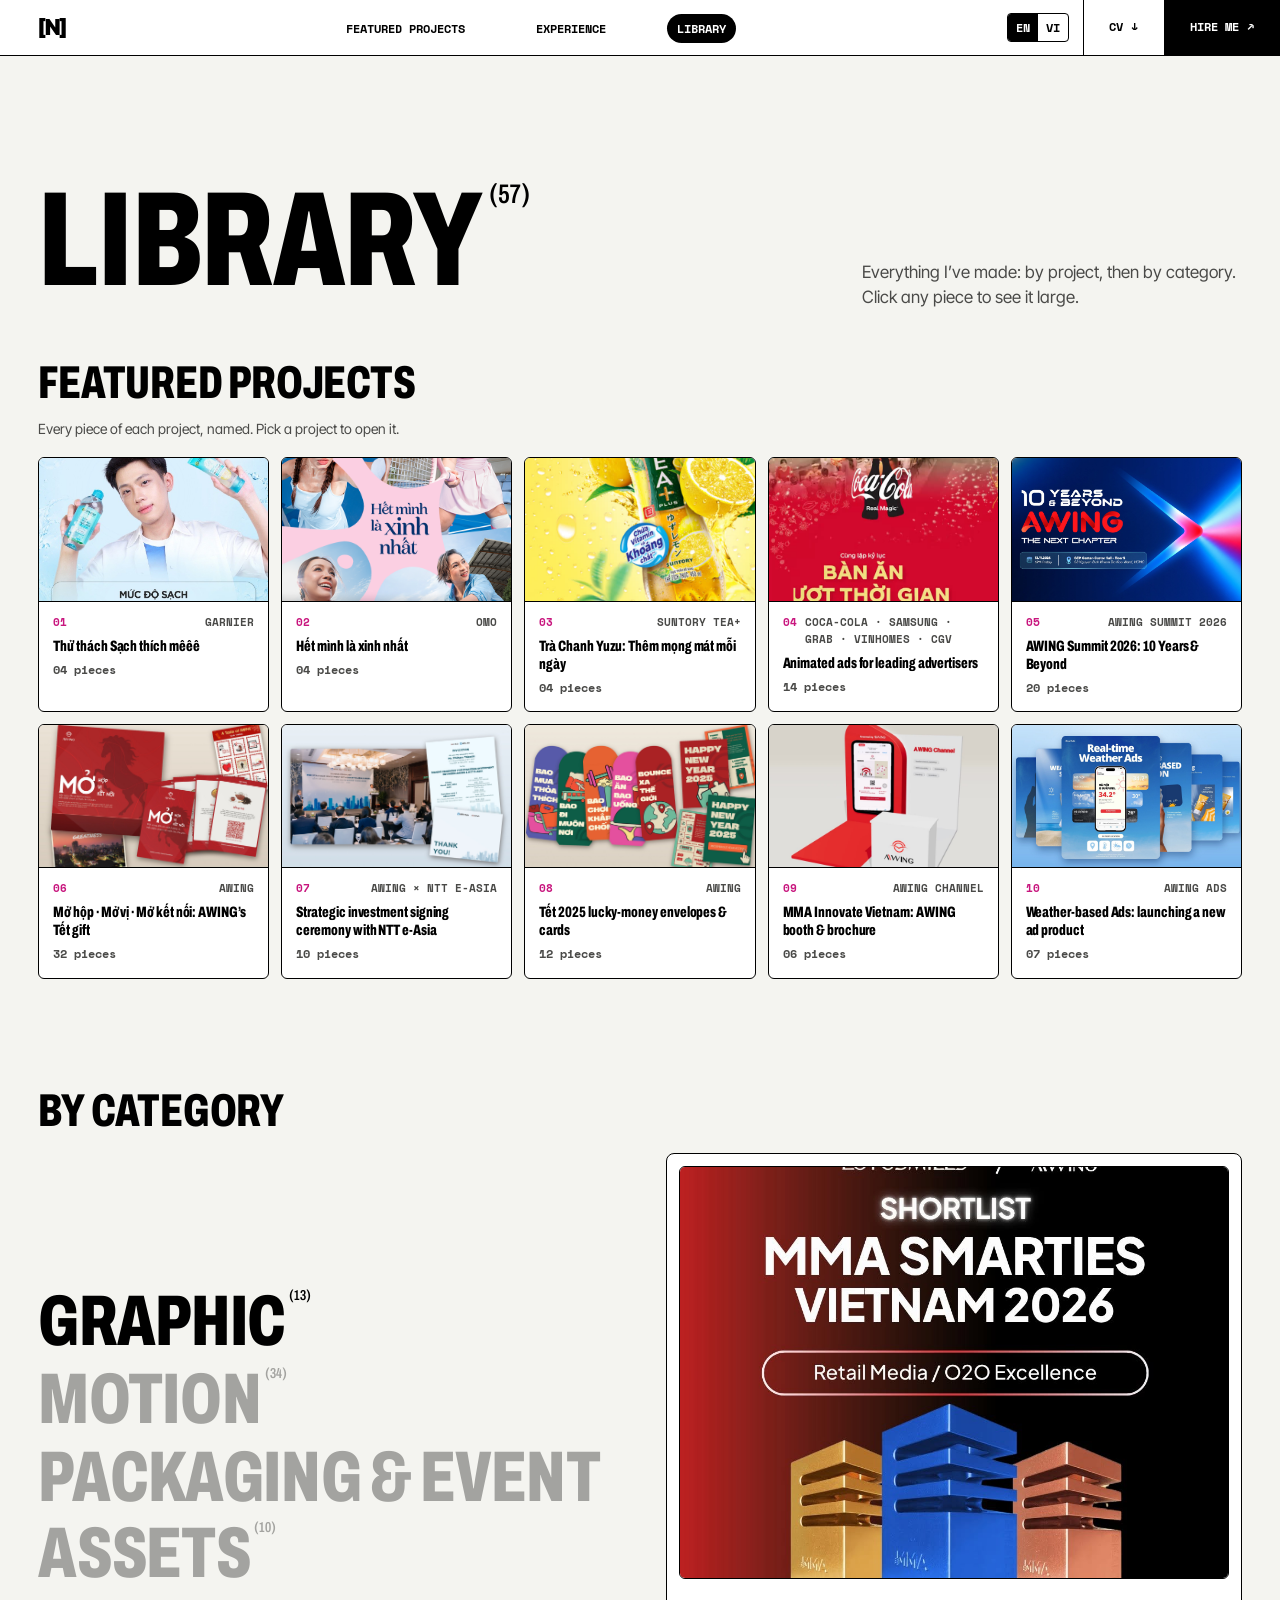
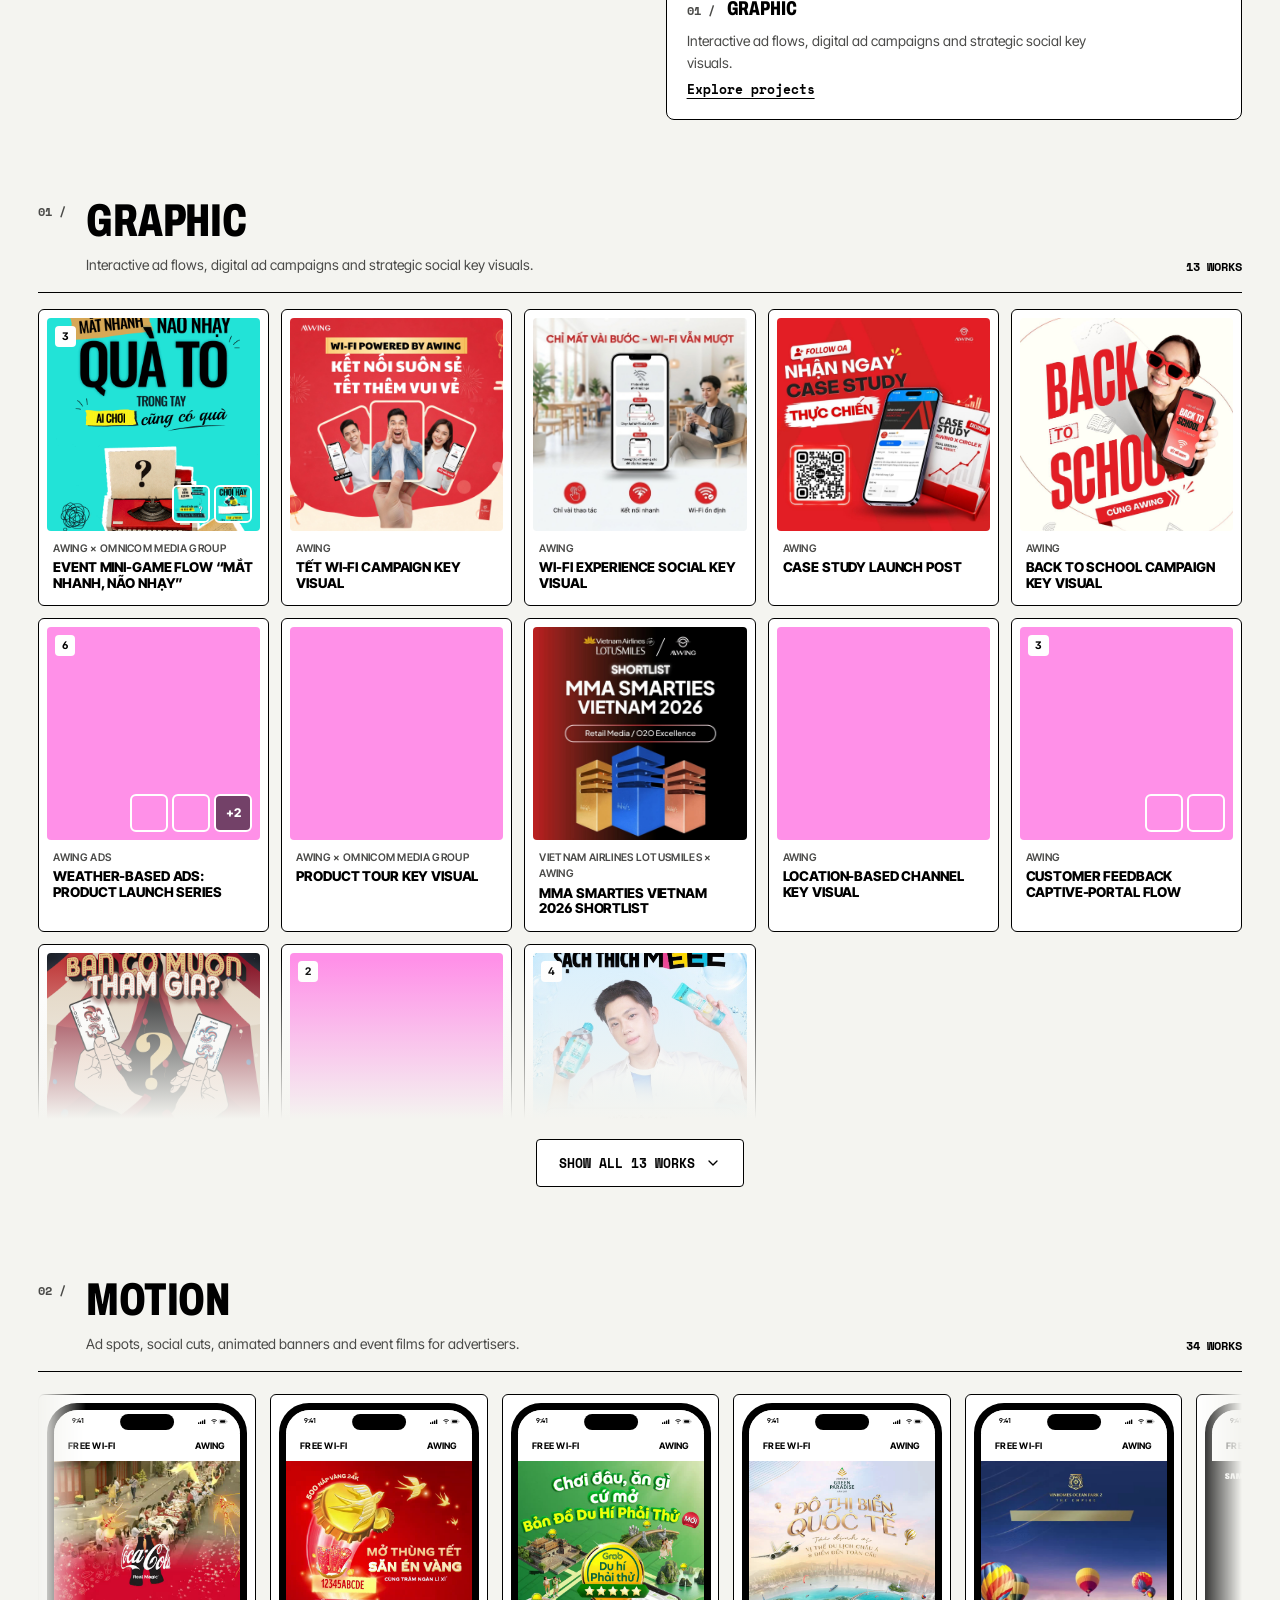
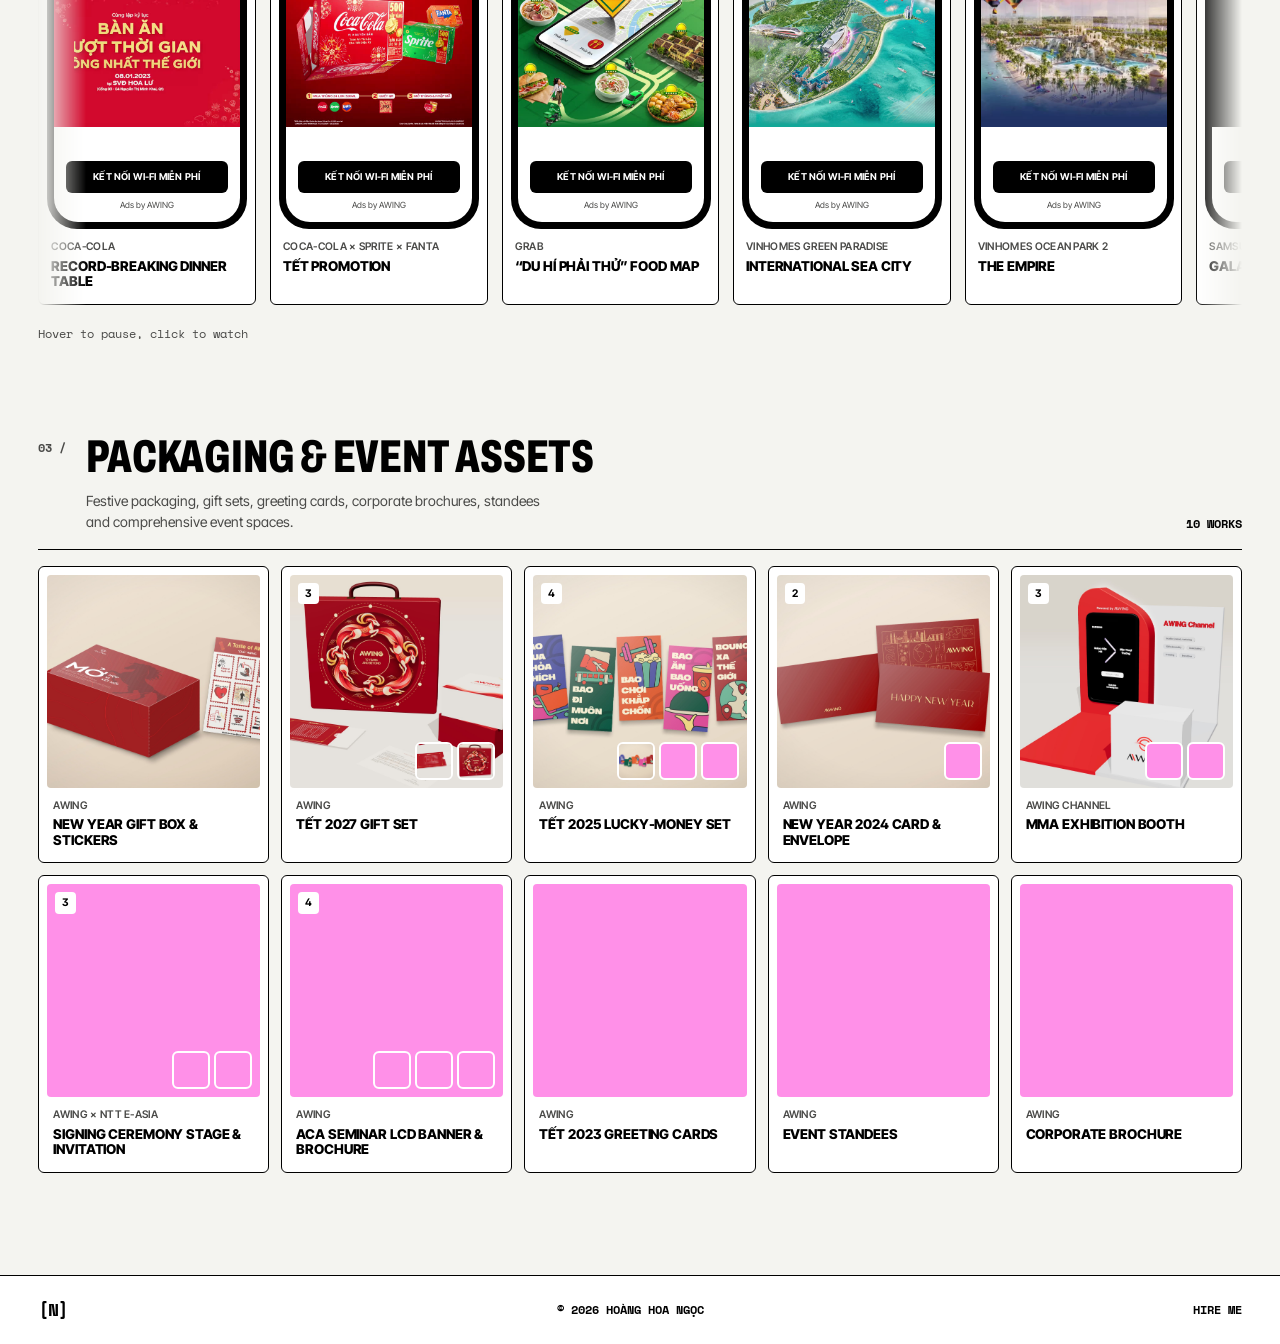
==== commit d04c7a57: "Restyle as a creator-store look; CV download; key-visual titles; scope-of-work experience - New look" ====
--- a/library.html
+++ b/library.html
@@ -16,8 +16,8 @@
   <link rel="icon" href="data:image/svg+xml,%3Csvg xmlns='http://www.w3.org/2000/svg' viewBox='0 0 64 64'%3E%3Crect width='64' height='64' rx='14' fill='%23FFC9CE'/%3E%3Ctext x='32' y='44' text-anchor='middle' font-family='Arial' font-weight='900' font-size='30' fill='%23000'%3E[N]%3C/text%3E%3C/svg%3E">
   <link rel="preconnect" href="https://fonts.googleapis.com">
   <link rel="preconnect" href="https://fonts.gstatic.com" crossorigin>
-  <link href="https://fonts.googleapis.com/css2?family=Inter+Tight:ital,wght@0,400;0,500;0,600;0,800;0,900;1,800&display=swap&subset=vietnamese" rel="stylesheet">
-  <link rel="stylesheet" href="assets/style.css?v=14">
+  <link href="https://fonts.googleapis.com/css2?family=Archivo:wdth,wght@62..125,600..900&family=Inter+Tight:ital,wght@0,400;0,500;0,600;0,800;0,900;1,800&family=Space+Mono:wght@400;700&display=swap" rel="stylesheet">
+  <link rel="stylesheet" href="assets/style.css?v=15">
 </head>
 <body>
   <a class="skip" href="#projects" data-i18n="skip">Skip to work</a>
@@ -37,6 +37,7 @@
         <button type="button" data-lang="en" aria-pressed="true" lang="en">EN</button>
         <button type="button" data-lang="vi" aria-pressed="false" lang="vi">VI</button>
       </div>
+      <a class="nav-cv" href="assets/cv/Hoang-Hoa-Ngoc-CV.pdf" download data-i18n="nav.cv">CV</a>
       <a class="nav-cta" href="index.html#contact" data-i18n="nav.hire">Hire me</a>
     </div>
   </header>
@@ -100,10 +101,10 @@
       <svg viewBox="0 0 24 24" aria-hidden="true"><path d="M9 5l7 7-7 7"/></svg></button>
   </dialog>
 
-  <script src="assets/files.js?v=14"></script>
-  <script src="assets/mockups.js?v=14"></script>
-  <script src="assets/i18n.js?v=14"></script>
-  <script src="assets/content.js?v=14"></script>
-  <script src="assets/main.js?v=14"></script>
+  <script src="assets/files.js?v=15"></script>
+  <script src="assets/mockups.js?v=15"></script>
+  <script src="assets/i18n.js?v=15"></script>
+  <script src="assets/content.js?v=15"></script>
+  <script src="assets/main.js?v=15"></script>
 </body>
 </html>
--- a/assets/style.css
+++ b/assets/style.css
@@ -1127,3 +1127,225 @@
 .rp-screen::before { height: 12.4cqw; padding-left: 9.5cqw; font-size: 3.7cqw; background-size: 16cqw auto; background-position: right 6.6cqw center; }
 .rp-screen::after { top: 2.4cqw; width: 29cqw; height: 8.2cqw; }
 .rp-bar { padding-top: 6px; }
+
+/* =========================================================
+   RESTYLE v2 — creator-store look: cream paper, 1px black outlines,
+   hard offset shadows on hover, condensed display type, mono labels,
+   flat pop colours (pink, yellow, periwinkle). Overrides everything above.
+   ========================================================= */
+:root {
+  --blush: #F4F4F0;    /* page: cream paper */
+  --paper: #FFFFFF;
+  --ink: #000000;
+  --pink: #FF90E8;     /* pop pink: fills */
+  --yellow: #FFC900;
+  --lilac: #90A8ED;
+  --green: #23A094;
+  --red: #C8167E;      /* deep pink: small text accents on white/cream */
+  --line: rgba(0, 0, 0, .14);
+  --grey: #A3A3A0;
+  --muted: #4A4A48;
+  --display: 'Archivo', 'Arial Narrow', 'Inter Tight', sans-serif;
+  --mono: 'Space Mono', ui-monospace, 'SFMono-Regular', Menlo, monospace;
+  --r-panel: 8px;
+  --r-card: 6px;
+  --r-chip: 4px;
+  --bd: 1px solid var(--ink);
+  --lift: translate(-4px, -4px);
+  --shadow: 4px 4px 0 var(--ink);
+}
+body { background: var(--blush); }
+::selection { background: var(--pink); color: var(--ink); }
+:focus-visible { outline: 2px solid var(--ink); outline-offset: 3px; }
+
+/* ---------- Type: condensed display, mono labels ---------- */
+.display, .hero-name, .case-title, .cs-group-title, .cat-title, .cat-list a, .contact-title,
+.job-co, .stats b, .ps-title, .ps-gtitle, .games-eyebrow, .feature-title, .cs-facts b, .lp-title {
+  font-family: var(--display); font-stretch: 68%; font-weight: 800; letter-spacing: -.005em; word-spacing: 0;
+}
+/* Vietnamese capitals carry marks above and below: give every heading room so nothing is clipped */
+.display { line-height: 1.04; font-size: clamp(52px, 10.5vw, 168px); }
+.case-title { line-height: 1.08; font-size: clamp(30px, 3.2vw, 46px); }
+.cs-group-title { line-height: 1.08; }
+.cat-title, .cat-list a { line-height: 1.06; }
+.contact-title, .contact .contact-title { line-height: 1.04; }
+.ps-title { line-height: 1.08; }
+.stats b { line-height: .95; }
+.job-co { line-height: 1.05; }
+.w-mask { padding: .26em .04em .2em; margin: -.26em -.04em -.2em; }
+
+.chip, .chips li, .case-tags li, .scope-label, .col-label, .card-label, .cs-step dt, .cs-meta dt, .ci-group,
+.lp-top, .lp-count, .sc-tag, .bd-name, .nav ul a, .nav-cta, .nav-cv, .lang button, .btn, .mr-btn, .btn-link,
+.lb-no, .cat-count, .cat-no, .job-date, .ss-label, .sr-step, .gp-name, .hero-tab, .mk, .marquee-track li,
+.cs-group-desc, .reel-hint, .feature-no, .feature-link, .ci-no, .ci-year, .case-idx, .live-cta, .gf-t, .game-name,
+.ss-list span, .stats span, .footer, .contact-lines .muted, .ps-gtitle sup, .cp-kind {
+  font-family: var(--mono); letter-spacing: 0;
+}
+.chip, .chips li, .case-tags li, .ss-list span { font-size: 11px; font-weight: 700; border-radius: var(--r-chip); }
+
+/* ---------- Buttons: black blocks, lift with a hard shadow ---------- */
+.btn, .mr-btn {
+  border: var(--bd); border-radius: var(--r-chip); font-size: 13px; font-weight: 700; text-transform: uppercase;
+  transition: transform .15s var(--ease), box-shadow .15s var(--ease), background-color .15s;
+}
+.btn:hover, .mr-btn:hover { transform: var(--lift); box-shadow: var(--shadow); }
+.btn-ink:hover, .mr-btn:hover { background: var(--pink); color: var(--ink); border-color: var(--ink); }
+.btn-outline, .btn-line { background: var(--paper); }
+.btn-outline:hover, .btn-line:hover { background: var(--yellow); color: var(--ink); }
+.btn-link:hover { color: var(--ink); background: var(--yellow); }
+.mr-btn { height: 46px; }
+.mr-thumbs button { border: var(--bd); border-radius: var(--r-chip); }
+
+/* ---------- Nav: white bar, black rule, black block CTA ---------- */
+.nav { background: var(--paper); backdrop-filter: none; -webkit-backdrop-filter: none; border-bottom: var(--bd); padding-right: 0; }
+.nav ul a { font-size: 12px; font-weight: 700; padding: 6px 10px; border-radius: 99px; }
+.nav ul a:hover { color: var(--ink); background: var(--blush); }
+.nav ul a[aria-current="page"] { text-decoration: none; background: var(--ink); color: #fff; }
+.nav-right { gap: 0; height: 100%; align-items: stretch; }
+.nav-right .lang { align-self: center; margin-right: 14px; border-radius: var(--r-chip); }
+.nav-cv, .nav-cta {
+  display: inline-flex; align-items: center; gap: 8px; padding: 0 clamp(14px, 2vw, 26px); border-radius: 0;
+  font-size: 12px; font-weight: 700; text-transform: uppercase; text-decoration: none; border-left: var(--bd);
+}
+.nav-cv { background: var(--paper); color: var(--ink); }
+.nav-cv::after { content: '↓'; }
+.nav-cv:hover { background: var(--yellow); }
+.nav-cta { background: var(--ink); color: #fff; }
+.nav-cta::after { content: '↗'; }
+.nav-cta:hover { background: var(--pink); color: var(--ink); }
+@media (max-width: 760px) { .nav-cv, .nav-cta { padding: 0 12px; } .nav-right .lang { margin-right: 10px; } }
+
+/* ---------- Hero ---------- */
+.hero { background: var(--blush); border-bottom: var(--bd); }
+.hl, .vl { background: var(--line); }
+.mk { font-size: 11px; font-weight: 700; }
+.mk::before { font-family: var(--font); color: var(--ink); }
+.hero-photo { border: var(--bd); background: var(--pink); box-shadow: 8px 8px 0 var(--ink); }
+.hero-tab { border: var(--bd); border-bottom: 0; background: var(--ink); font-size: 11px; }
+.hero-tab:hover { background: var(--pink); color: var(--ink); }
+
+/* ---------- Sections on cream, cards on white ---------- */
+.about, .experience, .work { background: var(--blush); }
+.cases { background: var(--blush); background-image: none; border-top: var(--bd); }
+.experience { border-top: var(--bd); }
+.sec-head .lead { color: var(--muted); }
+
+/* Stats: an outlined strip of cells, the hero cell in yellow */
+.stats { border: var(--bd); border-radius: var(--r-panel); overflow: hidden; background: var(--paper); }
+.stats li + li { border-left: var(--bd); }
+.stats .stat-hero { background: var(--yellow); color: var(--ink); }
+.stats .stat-hero span { color: var(--ink); }
+.stats li:nth-child(2) { background: var(--paper); }
+.stats li:nth-child(3) { background: var(--paper); }
+.stats .stat-skills { background: var(--lilac); }
+.stats span { font-size: 12px; color: var(--ink); }
+.ss-list span { background: var(--paper); border: var(--bd); }
+@media (max-width: 900px) { .stats li:nth-child(n+2) { border-top: var(--bd); } }
+
+/* Brand marquee: pink band between black rules */
+.brands { background: var(--pink); color: var(--ink); border-top: var(--bd); border-bottom: var(--bd); }
+.marquee-track li { font-size: 14px; font-weight: 700; }
+.marquee-track li::after { color: var(--ink); }
+
+/* Project index: outlined tiles that lift */
+.ci-row { border-top: var(--bd); }
+.ci-list a { border: var(--bd); border-radius: var(--r-chip); background: var(--paper); transition: transform .15s var(--ease), box-shadow .15s var(--ease), background-color .15s; }
+.ci-list a:hover { background: var(--yellow); color: var(--ink); transform: var(--lift); box-shadow: var(--shadow); }
+.ci-list a:hover .ci-no { color: var(--ink); }
+.ci-no { color: var(--red); }
+
+/* Group headings: a coloured label block */
+.cs-group-title { display: inline-block; justify-self: start; background: var(--yellow); border: var(--bd); border-radius: var(--r-chip); padding: .06em .22em 0; box-shadow: var(--shadow); }
+.cs-group[data-group="branding"] .cs-group-title { background: var(--pink); }
+.cs-group-desc { font-size: 12.5px; color: var(--ink); }
+
+/* Case cards */
+.cs { border: var(--bd); border-radius: var(--r-panel); background: var(--paper); }
+.cs-step-no { color: var(--red); }
+.cs-meta { border-top: var(--bd); }
+.cs-facts li { background: var(--blush); border: var(--bd); border-radius: var(--r-card); }
+.cs-facts li:nth-child(1) { background: var(--yellow); }
+.cs-facts li:nth-child(2) { background: var(--lilac); }
+.cs-facts li:nth-child(3) { background: var(--pink); }
+.cs-facts span { color: var(--ink); }
+.cs-post { border: var(--bd); border-radius: var(--r-card); }
+.cs-post:hover { background: var(--yellow); }
+.cs-visual.board, .cs-visual.series, .cs-visual.artboard, .cs-visual.showcase, .cs-cover, .cs-games, .cs-block { border: var(--bd); }
+.board.is-corner { border: 0; }
+.is-corner > .bd-kv { border: var(--bd); }
+.cs-cover { border-radius: var(--r-card); overflow: hidden; }
+.cs-games { background: var(--pink); border-radius: var(--r-card); }
+.game-flow li { border: var(--bd); }
+.gf-ic { background: var(--ink); }
+.bd-kv { box-shadow: none; border-radius: var(--r-card); }
+.bd-piece .bd-media { box-shadow: none; border: var(--bd); border-radius: var(--r-chip); }
+.bd-corner .bd-media { box-shadow: var(--shadow); border: var(--bd); }
+.sc-tag { border: var(--bd); font-size: max(9px, 1cqw); font-weight: 700; }
+.sr-media { box-shadow: var(--shadow); border: var(--bd); }
+.sr-step { border: var(--bd); }
+.sr-step b { background: var(--ink); }
+
+/* ---------- Experience: scope-of-work checklists ---------- */
+.job { background: var(--paper); border: var(--bd); border-radius: var(--r-panel); }
+.job-co { font-size: clamp(30px, 3.4vw, 46px); }
+.job-toggle { background: var(--ink); }
+.job-sumrow:hover .job-toggle { background: var(--pink); }
+.job-sumrow:hover .job-toggle::before, .job-sumrow:hover .job-toggle::after { background: var(--ink); }
+.scope-label { font-size: 12px; font-weight: 700; border-bottom: var(--bd); }
+.sow { display: grid; gap: 9px; }
+.sow li { position: relative; padding-left: 30px; font-size: 15px; line-height: 1.4; }
+.sow li::before {
+  content: ''; position: absolute; left: 0; top: .05em; width: 20px; height: 20px; border-radius: 50%;
+  border: var(--bd); background: var(--pink) url("data:image/svg+xml,%3Csvg xmlns='http://www.w3.org/2000/svg' viewBox='0 0 20 20'%3E%3Cpath d='M5.5 10.4l3 3 6-6.4' fill='none' stroke='black' stroke-width='2' stroke-linecap='round' stroke-linejoin='round'/%3E%3C/svg%3E") center / 16px no-repeat;
+}
+.job + .job, details.job + details.job { margin-top: 0; }
+.exp { gap: 16px; }
+.card { background: var(--paper); border: var(--bd); border-radius: var(--r-panel); }
+.exp-grid .card:nth-child(1) { background: var(--yellow); }
+.exp-grid .card:nth-child(2) { background: var(--lilac); }
+.chips li { background: var(--paper); }
+
+/* ---------- Contact: pink band like a newsletter footer ---------- */
+.contact { background: var(--blush); border-top: var(--bd); }
+.contact-card, .contact .contact-card { background: var(--pink); background-image: none; border: var(--bd); border-radius: var(--r-panel); box-shadow: 8px 8px 0 var(--ink); }
+.contact-lines, .contact-lines li { border-color: var(--ink); }
+.contact-lines .muted { opacity: 1; font-size: 11px; font-weight: 700; }
+.contact-btns { display: flex; flex-wrap: wrap; gap: 12px; justify-self: start; }
+.contact .contact-btns { grid-column: 2; }
+@media (max-width: 860px) { .contact .contact-btns { grid-column: 1; } }
+
+.footer { background: var(--paper); border-top: var(--bd); font-size: 12px; }
+.footer a:hover { color: var(--ink); background: var(--yellow); }
+
+/* ---------- Library ---------- */
+.lp-list a { background: var(--paper); border: var(--bd); border-radius: var(--r-card); outline: 0; transition: transform .15s var(--ease), box-shadow .15s var(--ease); }
+.lp-list a:hover { transform: var(--lift); box-shadow: var(--shadow); }
+.lp-list a.is-active { background: var(--yellow); box-shadow: var(--shadow); transform: var(--lift); }
+.lp-media { border-bottom: var(--bd); }
+.lp-no { color: var(--red); }
+.psheet { background: var(--paper); border: var(--bd); border-radius: var(--r-panel); }
+.ps-group { border-top: var(--bd); }
+.ps-item button { border: var(--bd); border-radius: var(--r-chip); }
+.ps-gtitle sup { color: var(--red); }
+.feature { background: var(--paper); border: var(--bd); border-radius: var(--r-panel); transition: transform .15s var(--ease), box-shadow .15s var(--ease); }
+.feature:hover { transform: var(--lift); box-shadow: var(--shadow); }
+.feature-media { border: var(--bd); border-radius: var(--r-card); }
+.cat-list a { color: var(--grey); }
+.cat-head { border-bottom: var(--bd); }
+.tile { background: var(--paper); border: var(--bd); border-radius: var(--r-card); transition: transform .15s var(--ease), box-shadow .15s var(--ease); }
+.tile:hover { transform: var(--lift); box-shadow: var(--shadow); }
+.tile-media { border-radius: var(--r-chip); }
+.grid-wrap.is-collapsed::after { background: linear-gradient(rgba(244, 244, 240, 0), var(--blush)); }
+
+/* Lightbox */
+.lb-btn { border: var(--bd); }
+.lb-btn:hover { background: var(--pink); color: var(--ink); }
+
+/* Phones keep their black frames; hover accents in pink */
+.reel-item:hover .rp-phone, .pr-item:hover .rp-phone { background: var(--pink); }
+
+@media (prefers-reduced-motion: reduce) {
+  .btn:hover, .mr-btn:hover, .ci-list a:hover, .lp-list a:hover, .lp-list a.is-active, .tile:hover, .feature:hover { transform: none; }
+}
+
+.job-sumrow { padding-right: clamp(76px, 8vw, 104px); }
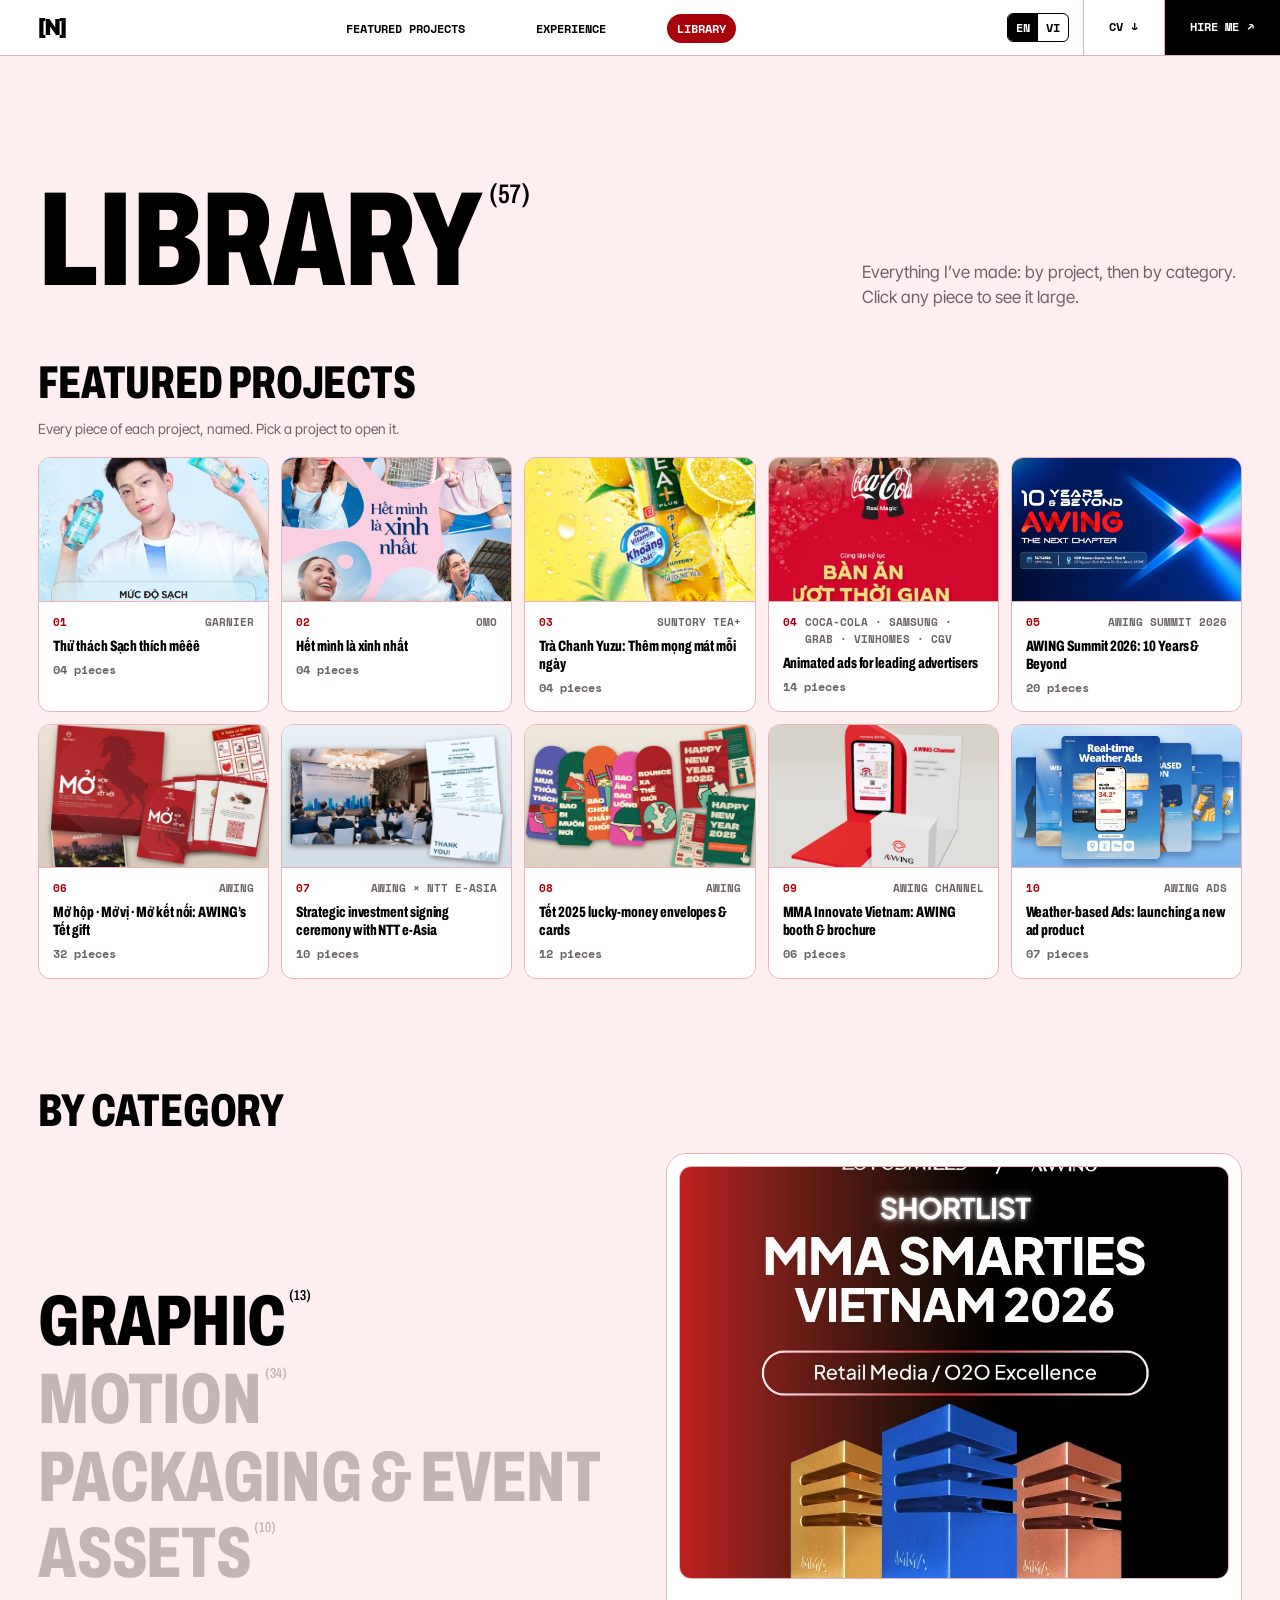
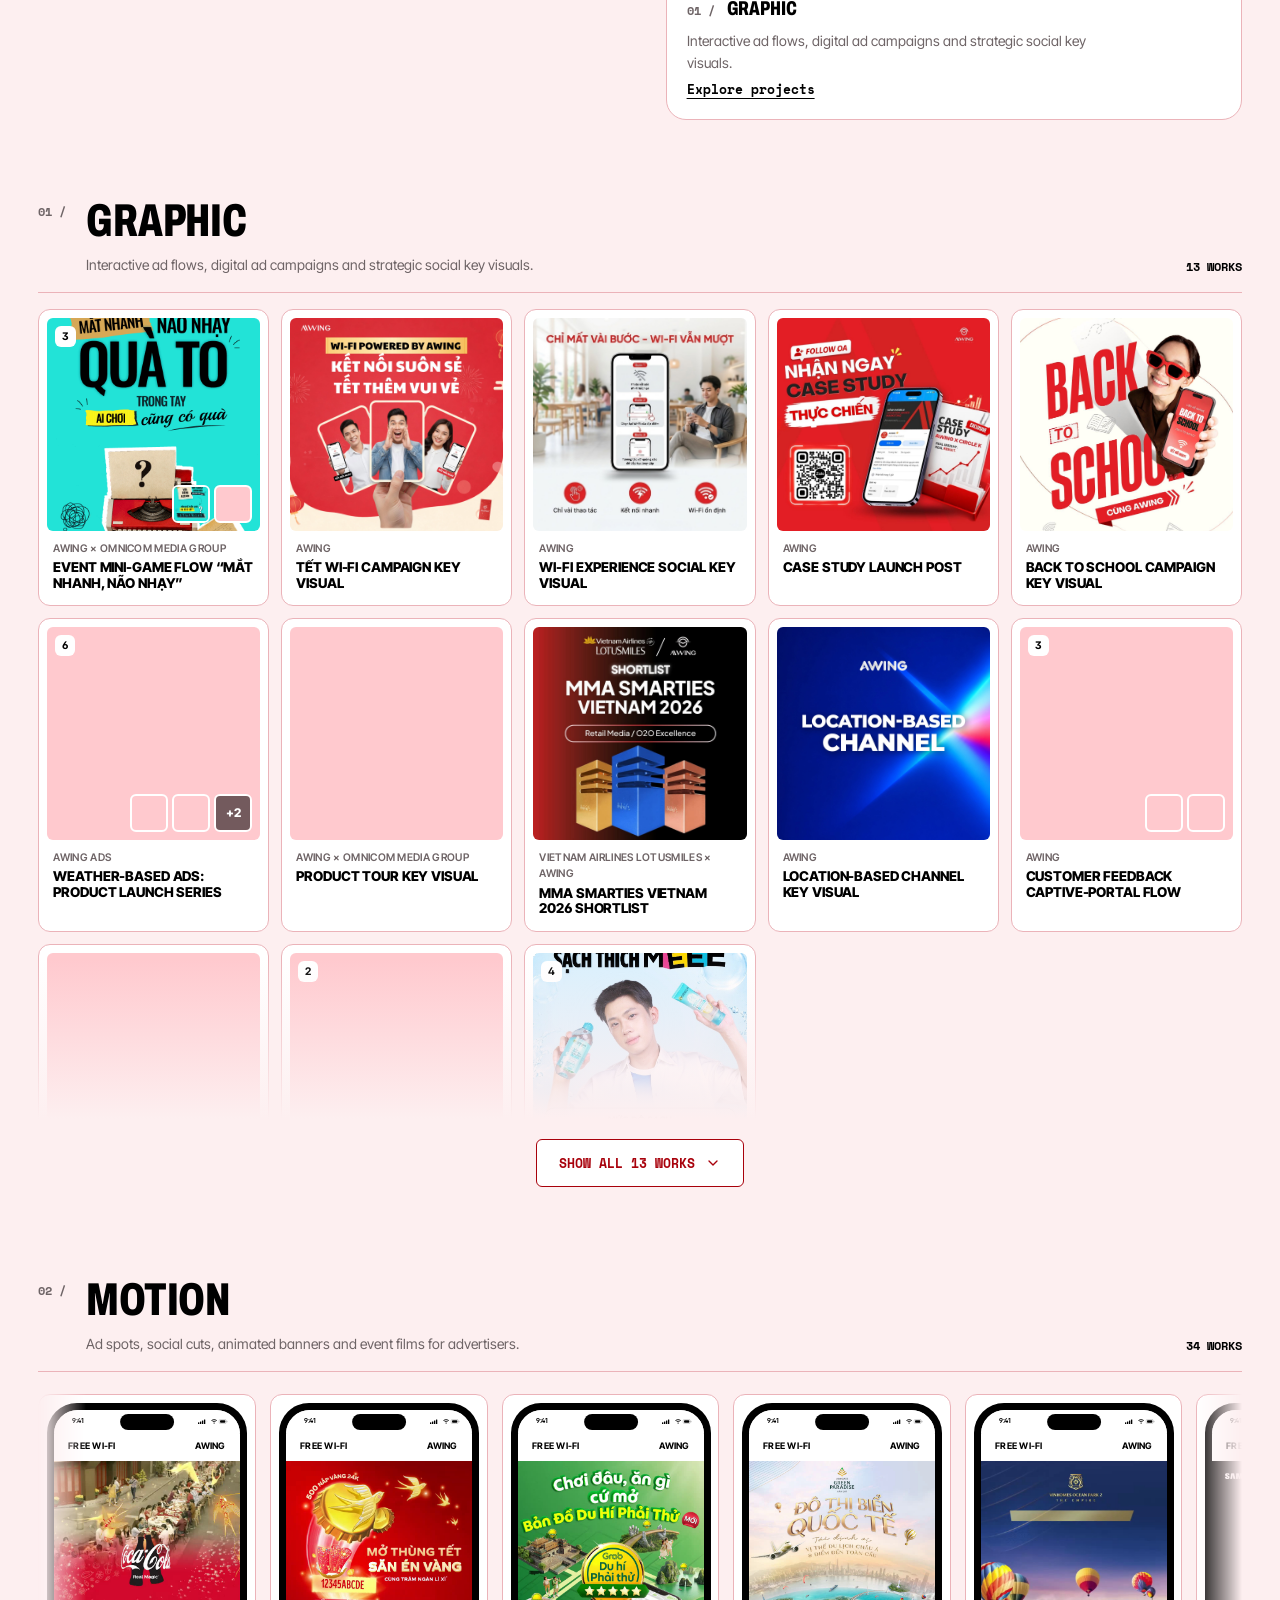
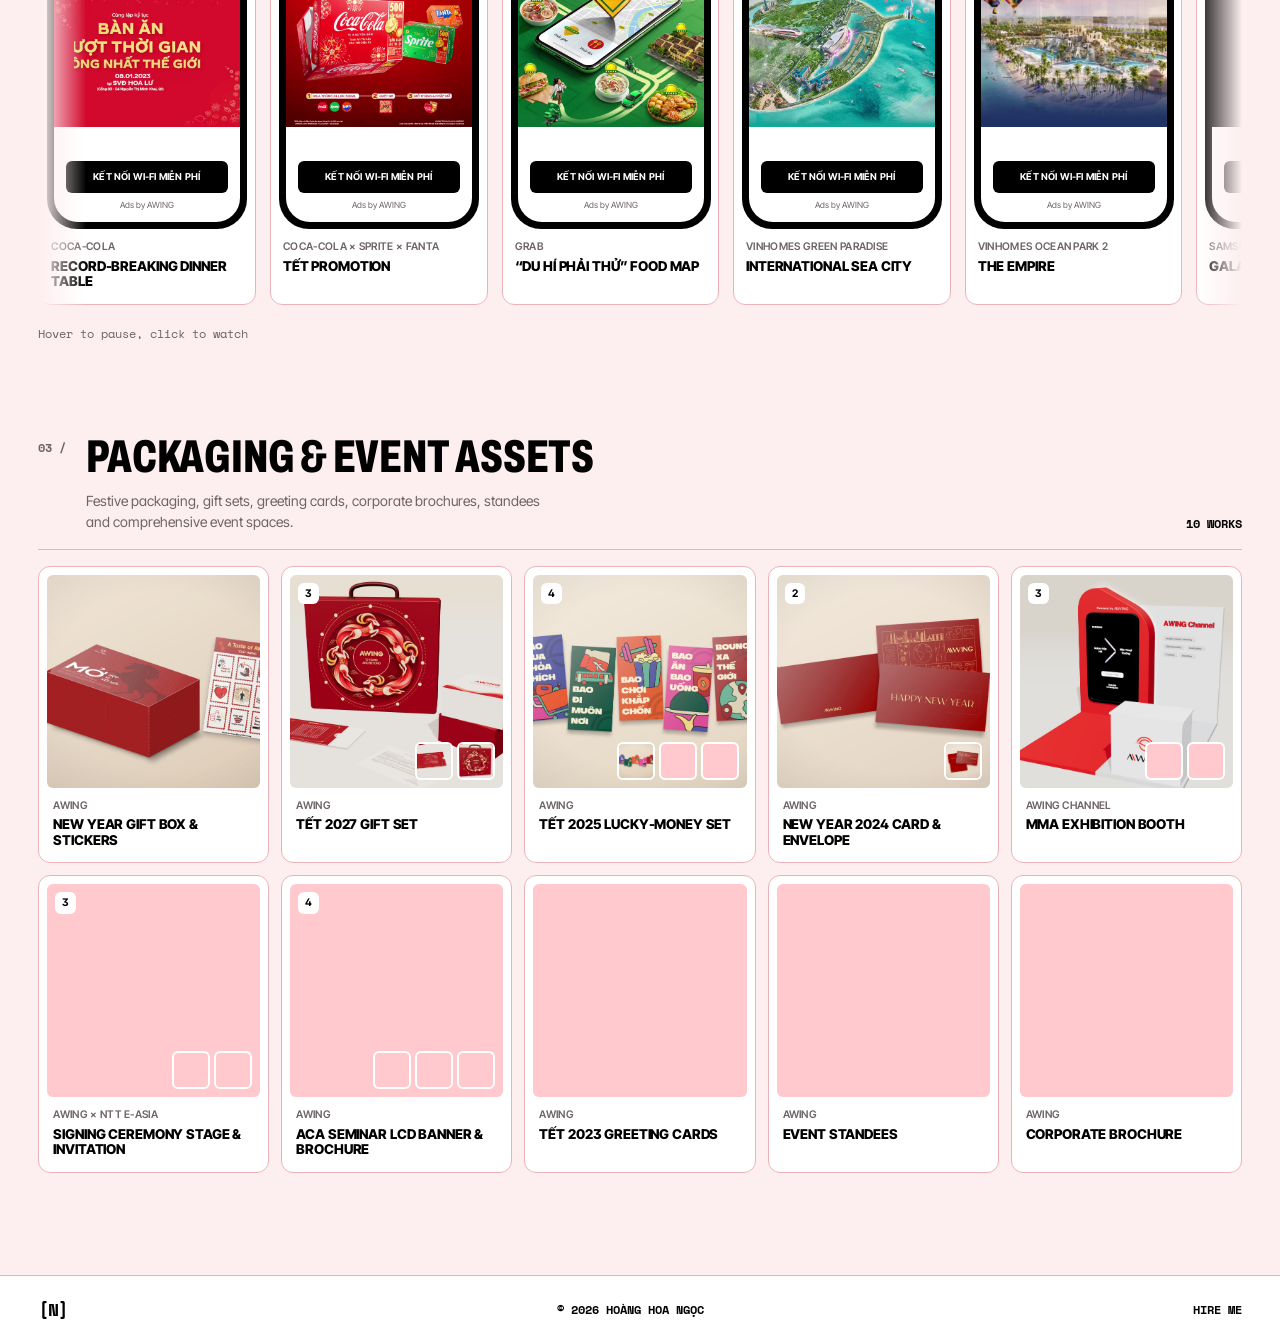
==== commit ffc3347f: "Bring back the personal palette on the new layout; recolor CV to match Co-Authored-By: Claude Opus 5" ====
--- a/library.html
+++ b/library.html
@@ -17,7 +17,7 @@
   <link rel="preconnect" href="https://fonts.googleapis.com">
   <link rel="preconnect" href="https://fonts.gstatic.com" crossorigin>
   <link href="https://fonts.googleapis.com/css2?family=Archivo:wdth,wght@62..125,600..900&family=Inter+Tight:ital,wght@0,400;0,500;0,600;0,800;0,900;1,800&family=Space+Mono:wght@400;700&display=swap" rel="stylesheet">
-  <link rel="stylesheet" href="assets/style.css?v=15">
+  <link rel="stylesheet" href="assets/style.css?v=16">
 </head>
 <body>
   <a class="skip" href="#projects" data-i18n="skip">Skip to work</a>
@@ -101,10 +101,10 @@
       <svg viewBox="0 0 24 24" aria-hidden="true"><path d="M9 5l7 7-7 7"/></svg></button>
   </dialog>
 
-  <script src="assets/files.js?v=15"></script>
-  <script src="assets/mockups.js?v=15"></script>
-  <script src="assets/i18n.js?v=15"></script>
-  <script src="assets/content.js?v=15"></script>
-  <script src="assets/main.js?v=15"></script>
+  <script src="assets/files.js?v=16"></script>
+  <script src="assets/mockups.js?v=16"></script>
+  <script src="assets/i18n.js?v=16"></script>
+  <script src="assets/content.js?v=16"></script>
+  <script src="assets/main.js?v=16"></script>
 </body>
 </html>
--- a/assets/style.css
+++ b/assets/style.css
@@ -1349,3 +1349,88 @@
 }
 
 .job-sumrow { padding-right: clamp(76px, 8vw, 104px); }
+
+
+/* =========================================================
+   HYBRID — keep the v2 structure (condensed headings, mono labels, outlined blocks)
+   but bring back the personal palette taken from the portrait:
+   blush page, rose blocks, rug red as the one accent. No hard black shadows.
+   ========================================================= */
+:root {
+  --blush: #FDEFF0;    /* page */
+  --pink: #FFC9CE;     /* rose blocks */
+  --yellow: #FFE0E3;   /* (was yellow) pale rose hover fill */
+  --lilac: #FFFFFF;    /* (was lilac) plain paper */
+  --red: #A8010B;      /* rug red: the one accent */
+  --line: #F2C1C6;
+  --grey: #C4B4B6;
+  --muted: #6E6466;
+  --r-panel: 20px;
+  --r-card: 12px;
+  --r-chip: 6px;
+  --bd: 1px solid #EBB3B9;
+  --bd-strong: 1px solid var(--red);
+  --lift: translateY(-3px);
+  --shadow: 0 14px 28px -16px rgba(168, 1, 11, .45);
+}
+::selection { background: var(--red); color: #fff; }
+:focus-visible { outline-color: var(--red); }
+
+/* Buttons: black block, rug red on hover */
+.btn-ink:hover, .mr-btn:hover { background: var(--red); color: #fff; border-color: var(--red); }
+.btn-ink, .mr-btn { border-color: var(--ink); }
+.btn-outline, .btn-line { border: var(--bd-strong); color: var(--red); }
+.btn-outline:hover, .btn-line:hover { background: var(--red); color: #fff; }
+.btn-link:hover { background: transparent; color: var(--red); }
+
+/* Nav */
+.nav ul a[aria-current="page"] { background: var(--red); }
+.nav-cv:hover { background: var(--pink); }
+.nav-cta:hover { background: var(--red); color: #fff; }
+
+/* Hero */
+.hero-photo { border: 0; box-shadow: none; background: var(--pink); }
+.hero-tab { border: 0; }
+.hero-tab:hover { background: var(--red); color: #fff; }
+
+/* Stats: the hero cell in rug red */
+.stats .stat-hero { background: var(--red); color: #fff; }
+.stats .stat-hero span { color: #fff; }
+.stats .stat-skills { background: var(--pink); }
+
+/* Index + group labels */
+.ci-list a:hover { background: var(--pink); }
+.cs-group-title { background: var(--pink); box-shadow: none; border: 0; }
+.cs-group[data-group="branding"] .cs-group-title { background: var(--red); color: #fff; }
+
+/* Case facts: red / rose / paper */
+.cs-facts li:nth-child(1) { background: var(--red); border-color: var(--red); }
+.cs-facts li:nth-child(1), .cs-facts li:nth-child(1) span, .cs-facts li:nth-child(1) b { color: #fff; }
+.cs-facts li:nth-child(2) { background: var(--pink); }
+.cs-facts li:nth-child(3) { background: var(--paper); }
+.cs-post:hover { background: var(--pink); }
+.bd-corner .bd-media, .sr-media { box-shadow: 0 18px 34px -18px rgba(0, 0, 0, .45); }
+.sr-step b, .gf-ic { background: var(--red); }
+
+/* Experience */
+.job-toggle { background: var(--red); }
+.job-sumrow:hover .job-toggle { background: var(--ink); }
+.job-sumrow:hover .job-toggle::before, .job-sumrow:hover .job-toggle::after { background: #fff; }
+.scope-label { color: var(--red); border-bottom: var(--bd); }
+.sow li::before {
+  border: 0;
+  background: var(--red) url("data:image/svg+xml,%3Csvg xmlns='http://www.w3.org/2000/svg' viewBox='0 0 20 20'%3E%3Cpath d='M5.5 10.4l3 3 6-6.4' fill='none' stroke='white' stroke-width='2' stroke-linecap='round' stroke-linejoin='round'/%3E%3C/svg%3E") center / 16px no-repeat;
+}
+.exp-grid .card:nth-child(1) { background: var(--pink); }
+.exp-grid .card:nth-child(2) { background: var(--paper); }
+
+/* Contact */
+.contact-card, .contact .contact-card { box-shadow: none; border: 0; }
+.contact-lines, .contact-lines li { border-color: rgba(168, 1, 11, .3); }
+.footer a:hover { background: transparent; color: var(--red); }
+
+/* Library */
+.lp-list a.is-active { background: var(--pink); border-color: var(--red); }
+.grid-wrap.is-collapsed::after { background: linear-gradient(rgba(253, 239, 240, 0), var(--blush)); }
+.lb-btn:hover { background: var(--red); color: #fff; }
+.reel-item:hover .rp-phone, .pr-item:hover .rp-phone { background: var(--red); }
